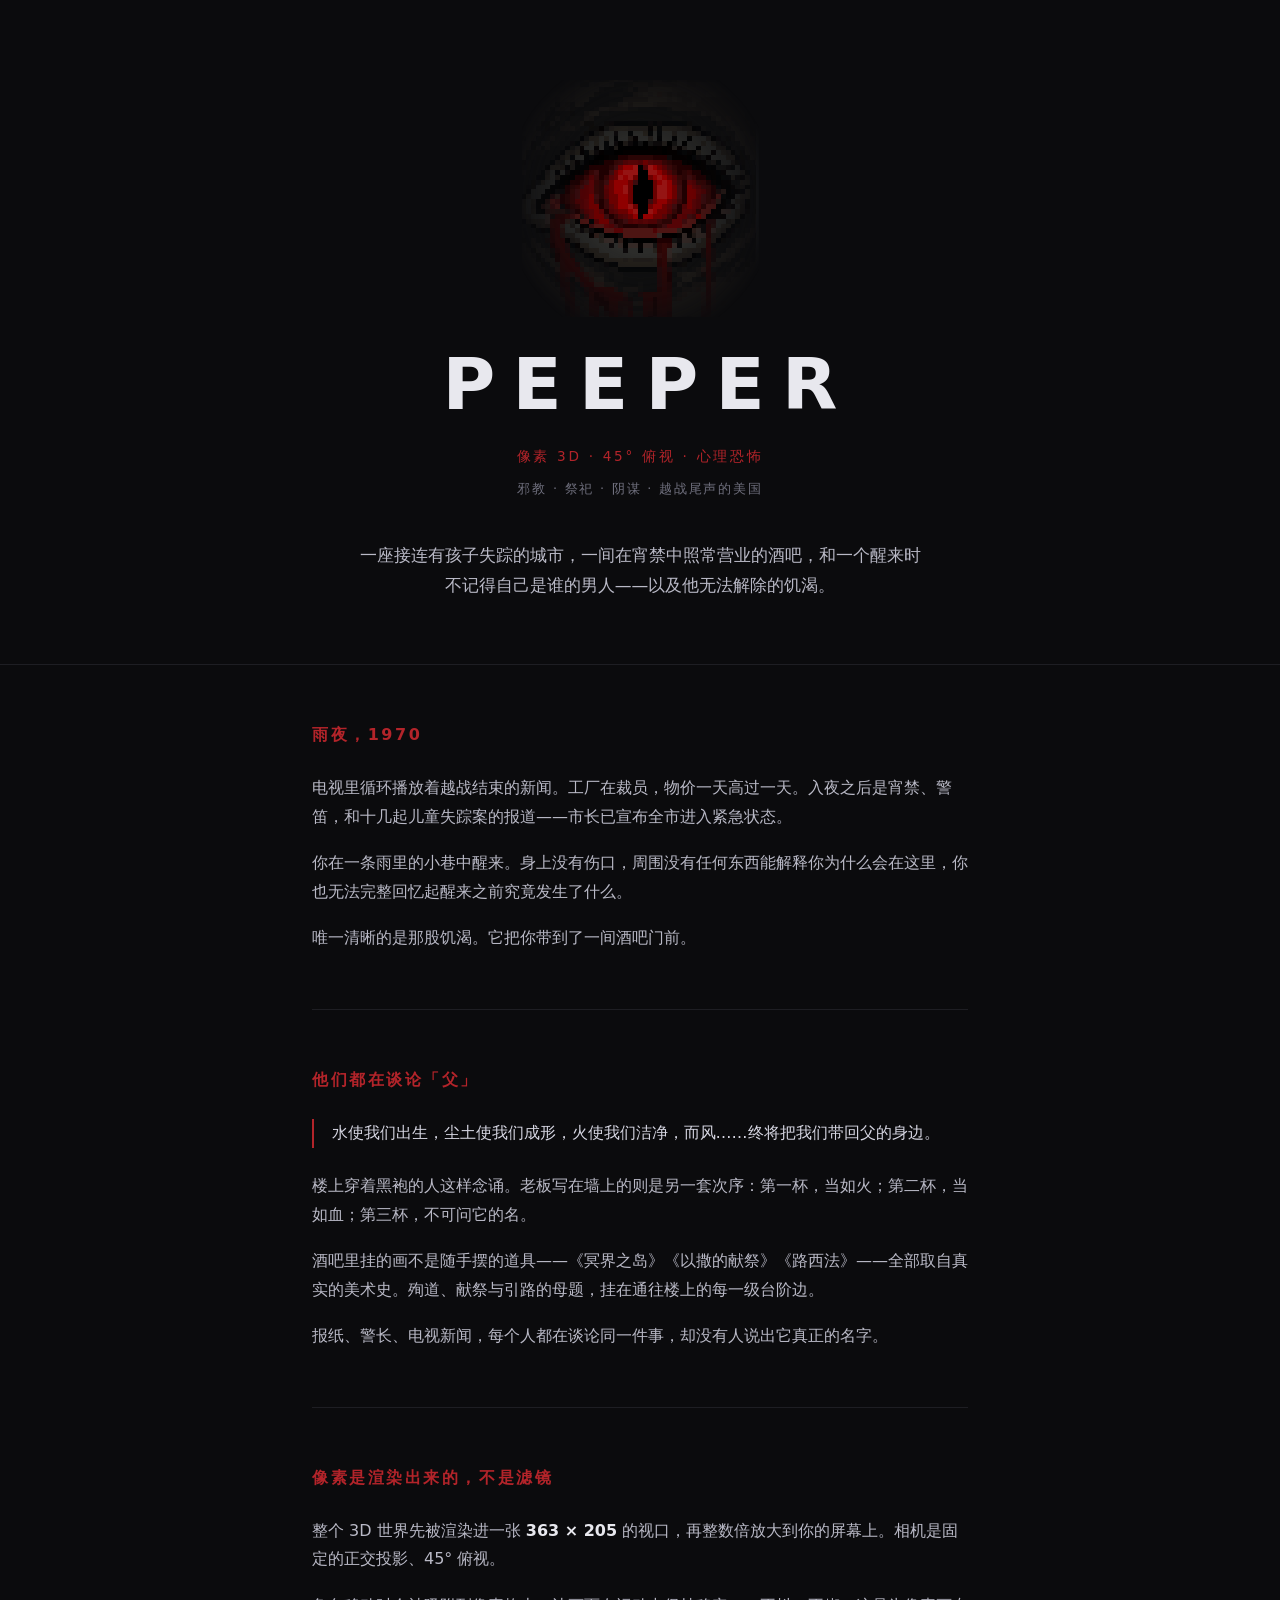
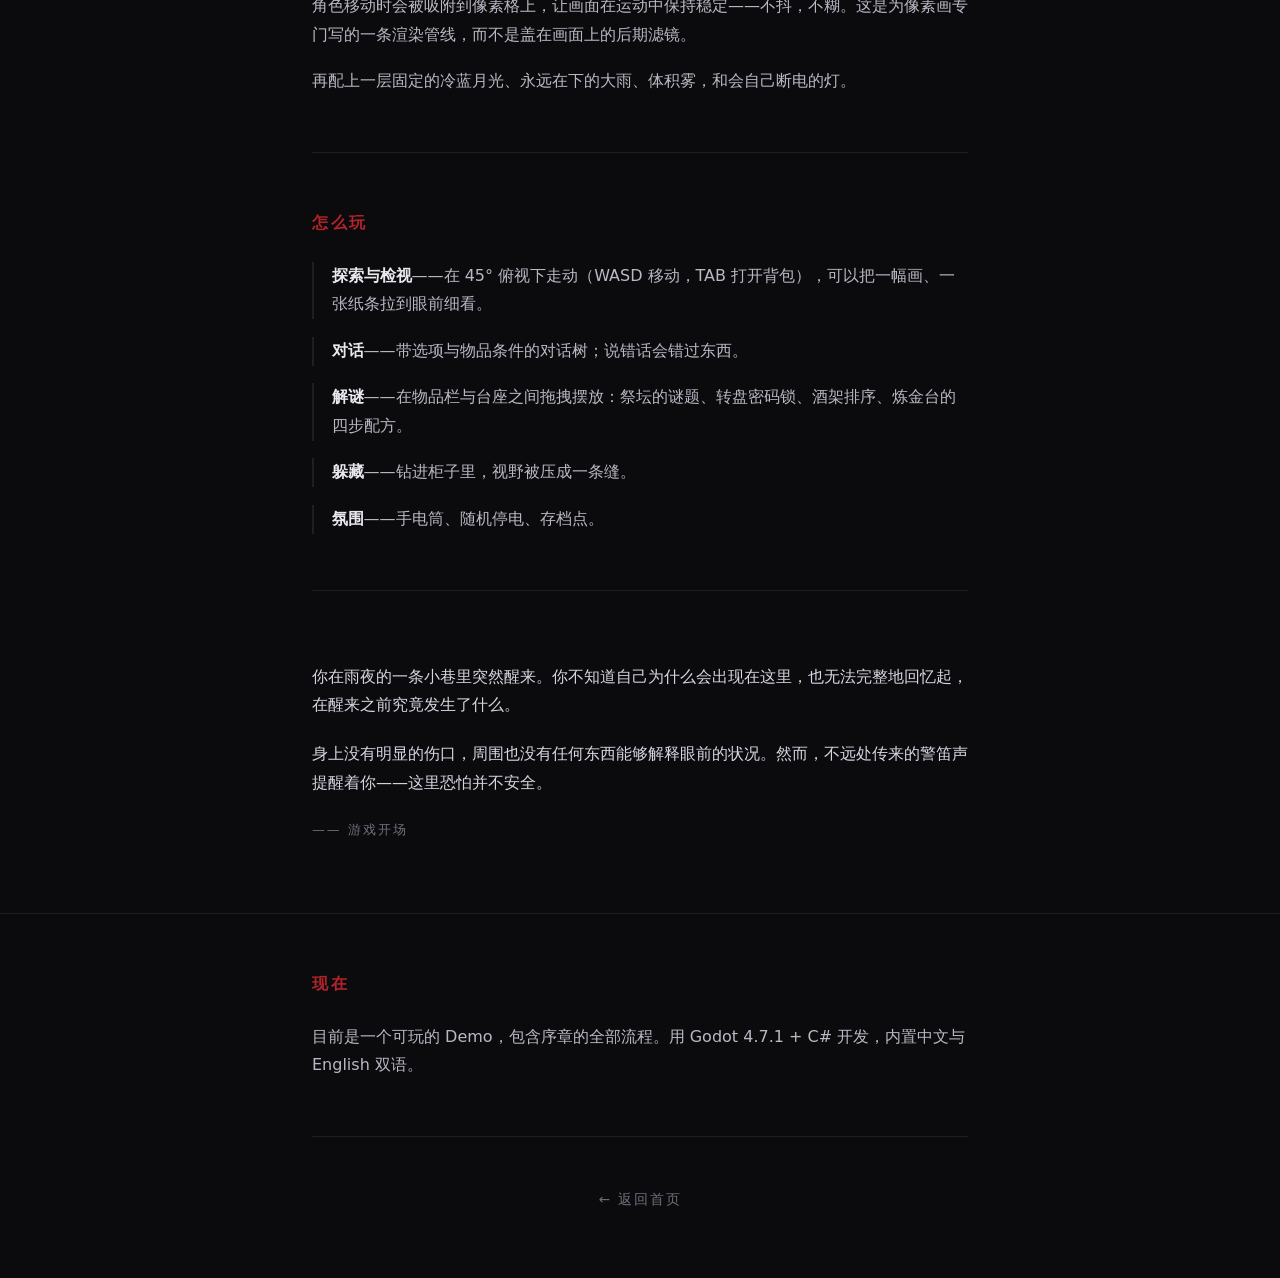
==== Peeper/index.html @ 9064674a "feat : 添加测试访问统计" ====
<!DOCTYPE html>
<html lang="zh-CN">
<head>
    <meta charset="utf-8">
    <meta name="viewport" content="width=device-width, initial-scale=1">
    <title>Peeper — 像素 3D 心理恐怖游戏</title>
    <meta name="description" content="Peeper 是一款像素 3D 心理恐怖游戏：越战尾声的美国，一名失忆的男人在宵禁的城市里，被一场无法解除的饥渴引向一间酒吧。">
    <style>
           :root {
               color-scheme: dark;
               --bg: #0b0b0d;
               --fg: #e8e8ee;
               --body: #b9b9c6;
               --line: #1e1e23;
               --blood: #b3242a;
           }

           * {
               box-sizing: border-box;
           }

           body {
               margin: 0;
               background: var(--bg);
               color: var(--fg);
               font-family: system-ui, -apple-system, "Segoe UI", "Microsoft YaHei", sans-serif;
               font-size: 16px;
               line-height: 1.8;
           }

           /* ---------- 首屏 ---------- */

           .hero {
               padding: 5rem 1.5rem 4rem;
               text-align: center;
               border-bottom: 1px solid var(--line);
           }

           /* 眼睛拆成两层：底图（瞳孔已抹掉）+ 瞳孔层。两张图同为 237×237、
        共用同一像素网格，所以静止时严丝合缝，整层平移就是眼珠转动。
        素材由 eye.png 生成，换图时重新拆一次即可。 */
           .eye {
               position: relative;
               width: 237px;
               max-width: 55vw;
               margin: 0 auto;
               filter: drop-shadow(0 0 48px rgba(179, 36, 42, 0.45));
               /* 图标本身是不透明深灰底，用径向遮罩把方形边缘化开 */
               -webkit-mask-image: radial-gradient(ellipse 64% 68% at 50% 50%, #000 34%, transparent 90%);
               mask-image: radial-gradient(ellipse 64% 68% at 50% 50%, #000 34%, transparent 90%);
           }

               .eye img {
                   display: block;
                   width: 100%;
                   height: auto;
                   image-rendering: pixelated;
               }

           /* 位移取整，避免小数像素在 pixelated 下产生抖动或糊边 */
           .eye-pupil {
               position: absolute;
               top: 0;
               left: 0;
               will-change: transform;
           }

           h1 {
               margin: 1.75rem 0 0;
               font-size: clamp(2.5rem, 9vw, 4.5rem);
               font-weight: 700;
               line-height: 1.1;
               letter-spacing: 0.24em;
               text-indent: 0.24em;
           }

           .tagline {
               margin: 1.25rem 0 0;
               color: var(--blood);
               font-size: 0.85rem;
               letter-spacing: 0.2em;
           }

           .themes {
               margin: 0.5rem 0 0;
               color: #6f6f7d;
               font-size: 0.8rem;
               letter-spacing: 0.14em;
           }

           .lede {
               max-width: 36rem;
               margin: 2.5rem auto 0;
               color: var(--body);
               font-size: 1.05rem;
           }

           /* ---------- 正文 ---------- */

           main {
               max-width: 44rem;
               margin: 0 auto;
               padding: 0 1.5rem;
           }

           section {
               padding: 3.5rem 0;
               border-bottom: 1px solid var(--line);
           }

           h2 {
               margin: 0 0 1.5rem;
               color: var(--blood);
               font-size: 1rem;
               font-weight: 600;
               letter-spacing: 0.16em;
           }

           p {
               margin: 0 0 1.1rem;
               color: var(--body);
           }

               p:last-child {
                   margin-bottom: 0;
               }

           strong {
               color: var(--fg);
           }

           .quote-line {
               margin: 1.5rem 0;
               padding-left: 1.1rem;
               border-left: 2px solid var(--blood);
               color: #d6d6e2;
           }

           ul {
               margin: 0;
               padding: 0;
               list-style: none;
           }

           li {
               margin-bottom: 1.1rem;
               padding-left: 1.1rem;
               color: var(--body);
               border-left: 2px solid var(--line);
           }

               li:last-child {
                   margin-bottom: 0;
               }

               li b {
                   color: var(--fg);
                   font-weight: 600;
               }

           /* ---------- 开场引言 ---------- */

           .card {
               margin: 0;
               padding: 4.5rem 1.5rem;
               border-bottom: 1px solid var(--line);
           }

           .card-inner {
               max-width: 44rem;
               margin: 0 auto;
               padding: 0 1.5rem;
           }

           .card p {
               margin: 0 0 1.25rem;
               color: #d6d6e2;
           }

           .card cite {
               display: block;
               color: #6f6f7d;
               font-size: 0.8rem;
               font-style: normal;
               letter-spacing: 0.16em;
           }

           /* ---------- 页脚 ---------- */

           .site-footer {
               padding: 3rem 1.5rem 4rem;
               text-align: center;
           }

               .site-footer a {
                   color: #6f6f7d;
                   font-size: 0.85rem;
                   letter-spacing: 0.14em;
                   text-decoration: none;
               }

                   .site-footer a:hover {
                       color: var(--blood);
                   }

           @media (max-width: 480px) {
               .hero {
                   padding: 3.5rem 1.25rem 3rem;
               }

               h1 {
                   letter-spacing: 0.16em;
                   text-indent: 0.16em;
               }

               .card {
                   padding: 3rem 0;
               }
           }
    </style>
    <script data-goatcounter="https://trocarworks.goatcounter.com/count"
            async src="//gc.zgo.at/count.js"></script>
</head>
<body>

<header class="hero">
  <div class="eye" role="img" aria-label="Peeper 的标志：一只流着血泪的像素红眼，瞳孔会跟着鼠标转">
    <img src="eye-base.png" width="237" height="237" alt="">
    <img class="eye-pupil" src="eye-pupil.png" width="237" height="237" alt="">
  </div>
  <h1>PEEPER</h1>
  <p class="tagline">像素 3D · 45° 俯视 · 心理恐怖</p>
  <p class="themes">邪教 · 祭祀 · 阴谋 · 越战尾声的美国</p>
  <p class="lede">一座接连有孩子失踪的城市，一间在宵禁中照常营业的酒吧，和一个醒来时不记得自己是谁的男人——以及他无法解除的饥渴。</p>
</header>

<main>

  <section>
    <h2>雨夜，1970</h2>
    <p>电视里循环播放着越战结束的新闻。工厂在裁员，物价一天高过一天。入夜之后是宵禁、警笛，和十几起儿童失踪案的报道——市长已宣布全市进入紧急状态。</p>
    <p>你在一条雨里的小巷中醒来。身上没有伤口，周围没有任何东西能解释你为什么会在这里，你也无法完整回忆起醒来之前究竟发生了什么。</p>
    <p>唯一清晰的是那股饥渴。它把你带到了一间酒吧门前。</p>
  </section>

  <section>
    <h2>他们都在谈论「父」</h2>
    <p class="quote-line">水使我们出生，尘土使我们成形，火使我们洁净，而风……终将把我们带回父的身边。</p>
    <p>楼上穿着黑袍的人这样念诵。老板写在墙上的则是另一套次序：第一杯，当如火；第二杯，当如血；第三杯，不可问它的名。</p>
    <p>酒吧里挂的画不是随手摆的道具——《冥界之岛》《以撒的献祭》《路西法》——全部取自真实的美术史。殉道、献祭与引路的母题，挂在通往楼上的每一级台阶边。</p>
    <p>报纸、警长、电视新闻，每个人都在谈论同一件事，却没有人说出它真正的名字。</p>
  </section>

  <section>
    <h2>像素是渲染出来的，不是滤镜</h2>
    <p>整个 3D 世界先被渲染进一张 <strong>363 × 205</strong> 的视口，再整数倍放大到你的屏幕上。相机是固定的正交投影、45° 俯视。</p>
    <p>角色移动时会被吸附到像素格上，让画面在运动中保持稳定——不抖，不糊。这是为像素画专门写的一条渲染管线，而不是盖在画面上的后期滤镜。</p>
    <p>再配上一层固定的冷蓝月光、永远在下的大雨、体积雾，和会自己断电的灯。</p>
  </section>

  <section>
    <h2>怎么玩</h2>
    <ul>
      <li><b>探索与检视</b>——在 45° 俯视下走动（WASD 移动，TAB 打开背包），可以把一幅画、一张纸条拉到眼前细看。</li>
      <li><b>对话</b>——带选项与物品条件的对话树；说错话会错过东西。</li>
      <li><b>解谜</b>——在物品栏与台座之间拖拽摆放：祭坛的谜题、转盘密码锁、酒架排序、炼金台的四步配方。</li>
      <li><b>躲藏</b>——钻进柜子里，视野被压成一条缝。</li>
      <li><b>氛围</b>——手电筒、随机停电、存档点。</li>
    </ul>
  </section>

</main>

<blockquote class="card" id="opening">
  <div class="card-inner">
    <p>你在雨夜的一条小巷里突然醒来。你不知道自己为什么会出现在这里，也无法完整地回忆起，在醒来之前究竟发生了什么。</p>
    <p>身上没有明显的伤口，周围也没有任何东西能够解释眼前的状况。然而，不远处传来的警笛声提醒着你——这里恐怕并不安全。</p>
    <cite>—— 游戏开场</cite>
  </div>
</blockquote>

<main>
  <section>
    <h2>现在</h2>
    <p>目前是一个可玩的 Demo，包含序章的全部流程。用 Godot 4.7.1 + C# 开发，内置中文与 English 双语。</p>
  </section>
</main>

<footer class="site-footer">
  <a href="../">← 返回首页</a>
</footer>

<script>
  /* 瞳孔跟随鼠标：算出指针相对眼眶中心的方向，归一化后映射到位移上限。
     虹膜上下余量不对称（上 5px、下 14px），所以纵向限位分开设。 */
  (function () {
    var eye = document.querySelector('.eye');
    var pupil = document.querySelector('.eye-pupil');
    if (!eye || !pupil || !window.requestAnimationFrame) return;

    var ART = 237;        // 素材原始宽度，用来把位移换算回原始像素
    var MAX_X = 13;       // 水平最大位移（原始像素）
    var MAX_UP = 4;
    var MAX_DOWN = 7;
    var REACH = 240;      // 指针离眼眶中心多远时到达最大位移
    var EASE = 0.18;      // 缓动系数，越大越跟手

    var reduce = window.matchMedia && window.matchMedia('(prefers-reduced-motion: reduce)').matches;
    var tx = 0, ty = 0, mx = 0, my = 0;
    var px = 0, py = 0, scale = 1, raf = 0, tracking = false;

    function frame() {
      raf = 0;
      var k = reduce ? 1 : EASE;
      tx += (mx - tx) * k;
      ty += (my - ty) * k;
      if (Math.abs(mx - tx) < 0.01 && Math.abs(my - ty) < 0.01) { tx = mx; ty = my; }
      pupil.style.transform =
        'translate(' + Math.round(tx * scale) + 'px,' + Math.round(ty * scale) + 'px)';
      if (tx !== mx || ty !== my) raf = requestAnimationFrame(frame);
    }

    function kick() { if (!raf) raf = requestAnimationFrame(frame); }

    function aim() {
      if (!tracking) return;
      var r = eye.getBoundingClientRect();
      if (!r.width) return;
      scale = r.width / ART;
      var ax = (px - (r.left + r.width / 2)) / REACH;
      var ay = (py - (r.top + r.height / 2)) / REACH;
      ax = ax < -1 ? -1 : ax > 1 ? 1 : ax;
      ay = ay < -1 ? -1 : ay > 1 ? 1 : ay;
      mx = ax * MAX_X;
      my = ay * (ay < 0 ? MAX_UP : MAX_DOWN);
      kick();
    }

    function onMove(e) {
      px = e.clientX;
      py = e.clientY;
      tracking = true;
      aim();
    }

    function recenter() {
      tracking = false;
      mx = 0;
      my = 0;
      kick();
    }

    window.addEventListener('pointermove', onMove, { passive: true });
    window.addEventListener('pointerdown', onMove, { passive: true });
    window.addEventListener('pointerup', function (e) {
      if (e.pointerType !== 'mouse') recenter();   // 触摸抬手后归位
    }, { passive: true });
    window.addEventListener('scroll', aim, { passive: true });
    window.addEventListener('resize', aim);
    document.addEventListener('mouseleave', recenter);
    window.addEventListener('blur', recenter);
  })();
</script>

</body>
</html>
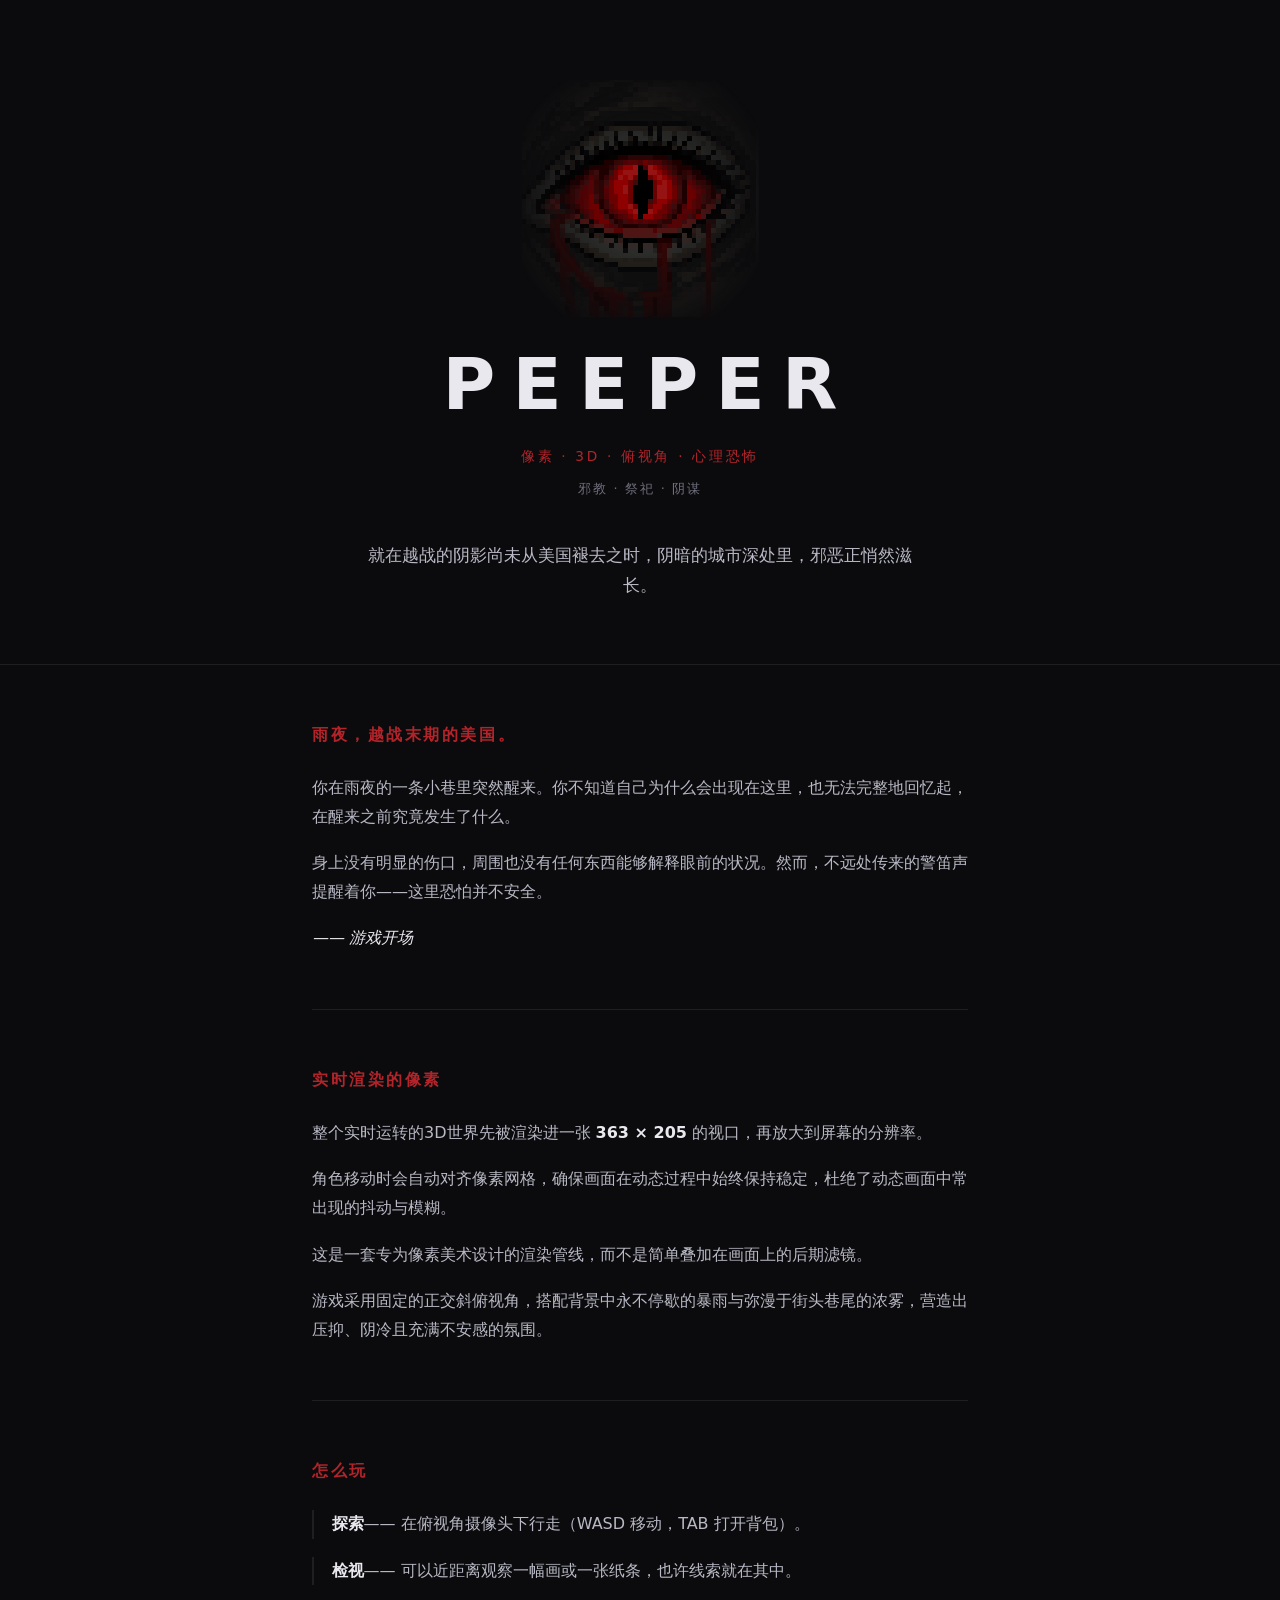
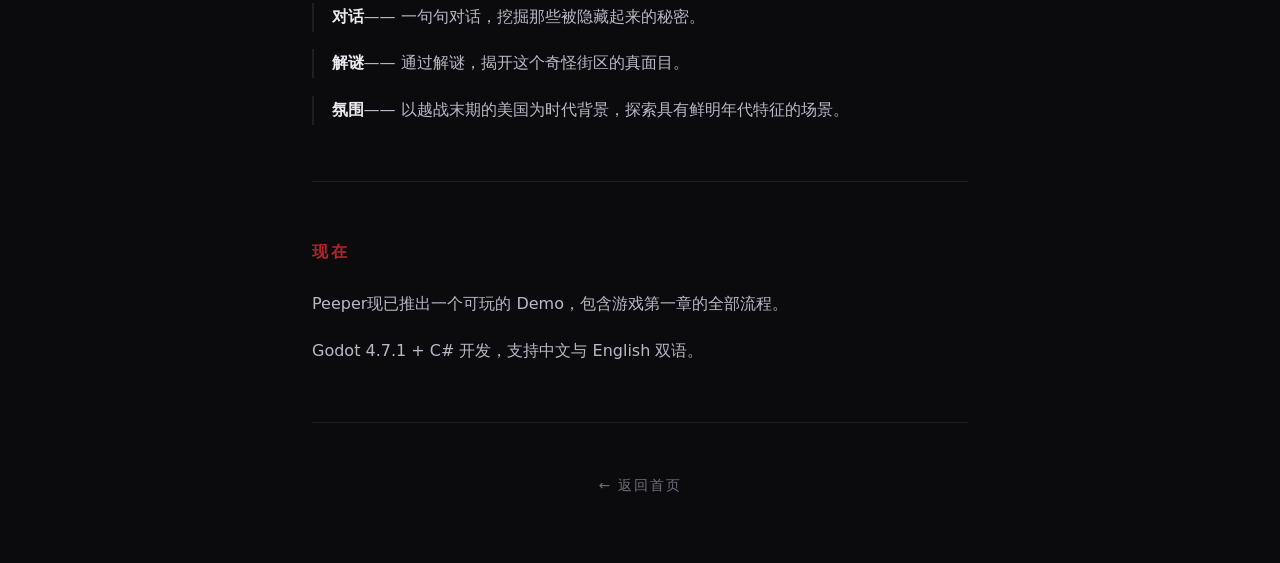
==== commit 82520b42: "feat:优化替换peeper网站的文本" ====
--- a/Peeper/index.html
+++ b/Peeper/index.html
@@ -229,61 +229,47 @@
     <img class="eye-pupil" src="eye-pupil.png" width="237" height="237" alt="">
   </div>
   <h1>PEEPER</h1>
-  <p class="tagline">像素 3D · 45° 俯视 · 心理恐怖</p>
-  <p class="themes">邪教 · 祭祀 · 阴谋 · 越战尾声的美国</p>
-  <p class="lede">一座接连有孩子失踪的城市，一间在宵禁中照常营业的酒吧，和一个醒来时不记得自己是谁的男人——以及他无法解除的饥渴。</p>
+  <p class="tagline">像素 · 3D · 俯视角 · 心理恐怖</p>
+  <p class="themes">邪教 · 祭祀 · 阴谋</p>
+  <p class="lede">就在越战的阴影尚未从美国褪去之时，阴暗的城市深处里，邪恶正悄然滋长。</p>
 </header>
 
 <main>
 
   <section>
-    <h2>雨夜，1970</h2>
-    <p>电视里循环播放着越战结束的新闻。工厂在裁员，物价一天高过一天。入夜之后是宵禁、警笛，和十几起儿童失踪案的报道——市长已宣布全市进入紧急状态。</p>
-    <p>你在一条雨里的小巷中醒来。身上没有伤口，周围没有任何东西能解释你为什么会在这里，你也无法完整回忆起醒来之前究竟发生了什么。</p>
-    <p>唯一清晰的是那股饥渴。它把你带到了一间酒吧门前。</p>
+    <h2>雨夜，越战末期的美国。</h2>
+    <p>你在雨夜的一条小巷里突然醒来。你不知道自己为什么会出现在这里，也无法完整地回忆起，在醒来之前究竟发生了什么。</p>
+    <p>身上没有明显的伤口，周围也没有任何东西能够解释眼前的状况。然而，不远处传来的警笛声提醒着你——这里恐怕并不安全。</p>
+    <cite>—— 游戏开场</cite>
   </section>
 
   <section>
-    <h2>他们都在谈论「父」</h2>
-    <p class="quote-line">水使我们出生，尘土使我们成形，火使我们洁净，而风……终将把我们带回父的身边。</p>
-    <p>楼上穿着黑袍的人这样念诵。老板写在墙上的则是另一套次序：第一杯，当如火；第二杯，当如血；第三杯，不可问它的名。</p>
-    <p>酒吧里挂的画不是随手摆的道具——《冥界之岛》《以撒的献祭》《路西法》——全部取自真实的美术史。殉道、献祭与引路的母题，挂在通往楼上的每一级台阶边。</p>
-    <p>报纸、警长、电视新闻，每个人都在谈论同一件事，却没有人说出它真正的名字。</p>
-  </section>
-
-  <section>
-    <h2>像素是渲染出来的，不是滤镜</h2>
-    <p>整个 3D 世界先被渲染进一张 <strong>363 × 205</strong> 的视口，再整数倍放大到你的屏幕上。相机是固定的正交投影、45° 俯视。</p>
-    <p>角色移动时会被吸附到像素格上，让画面在运动中保持稳定——不抖，不糊。这是为像素画专门写的一条渲染管线，而不是盖在画面上的后期滤镜。</p>
-    <p>再配上一层固定的冷蓝月光、永远在下的大雨、体积雾，和会自己断电的灯。</p>
+    <h2>实时渲染的像素</h2>
+    <p>整个实时运转的3D世界先被渲染进一张 <strong>363 × 205</strong> 的视口，再放大到屏幕的分辨率。</p>
+    <p>角色移动时会自动对齐像素网格，确保画面在动态过程中始终保持稳定，杜绝了动态画面中常出现的抖动与模糊。</p>
+    <p>这是一套专为像素美术设计的渲染管线，而不是简单叠加在画面上的后期滤镜。</p>
+    <p>游戏采用固定的正交斜俯视角，搭配背景中永不停歇的暴雨与弥漫于街头巷尾的浓雾，营造出压抑、阴冷且充满不安感的氛围。</p>
   </section>
 
   <section>
     <h2>怎么玩</h2>
     <ul>
-      <li><b>探索与检视</b>——在 45° 俯视下走动（WASD 移动，TAB 打开背包），可以把一幅画、一张纸条拉到眼前细看。</li>
-      <li><b>对话</b>——带选项与物品条件的对话树；说错话会错过东西。</li>
-      <li><b>解谜</b>——在物品栏与台座之间拖拽摆放：祭坛的谜题、转盘密码锁、酒架排序、炼金台的四步配方。</li>
-      <li><b>躲藏</b>——钻进柜子里，视野被压成一条缝。</li>
-      <li><b>氛围</b>——手电筒、随机停电、存档点。</li>
+      <li><b>探索</b>—— 在俯视角摄像头下行走（WASD 移动，TAB 打开背包）。</li>
+      <li><b>检视</b>—— 可以近距离观察一幅画或一张纸条，也许线索就在其中。</li>
+      <li><b>对话</b>—— 一句句对话，挖掘那些被隐藏起来的秘密。</li>
+      <li><b>解谜</b>—— 通过解谜，揭开这个奇怪街区的真面目。</li>
+      <li><b>氛围</b>—— 以越战末期的美国为时代背景，探索具有鲜明年代特征的场景。</li>
     </ul>
   </section>
 
 </main>
 
-<blockquote class="card" id="opening">
-  <div class="card-inner">
-    <p>你在雨夜的一条小巷里突然醒来。你不知道自己为什么会出现在这里，也无法完整地回忆起，在醒来之前究竟发生了什么。</p>
-    <p>身上没有明显的伤口，周围也没有任何东西能够解释眼前的状况。然而，不远处传来的警笛声提醒着你——这里恐怕并不安全。</p>
-    <cite>—— 游戏开场</cite>
-  </div>
-</blockquote>
-
 <main>
-  <section>
-    <h2>现在</h2>
-    <p>目前是一个可玩的 Demo，包含序章的全部流程。用 Godot 4.7.1 + C# 开发，内置中文与 English 双语。</p>
-  </section>
+    <section>
+       <h2>现在</h2>
+       <p> Peeper现已推出一个可玩的 Demo，包含游戏第一章的全部流程。</p>
+       <p> Godot 4.7.1 + C# 开发，支持中文与 English 双语。</p>
+    </section>
 </main>
 
 <footer class="site-footer">
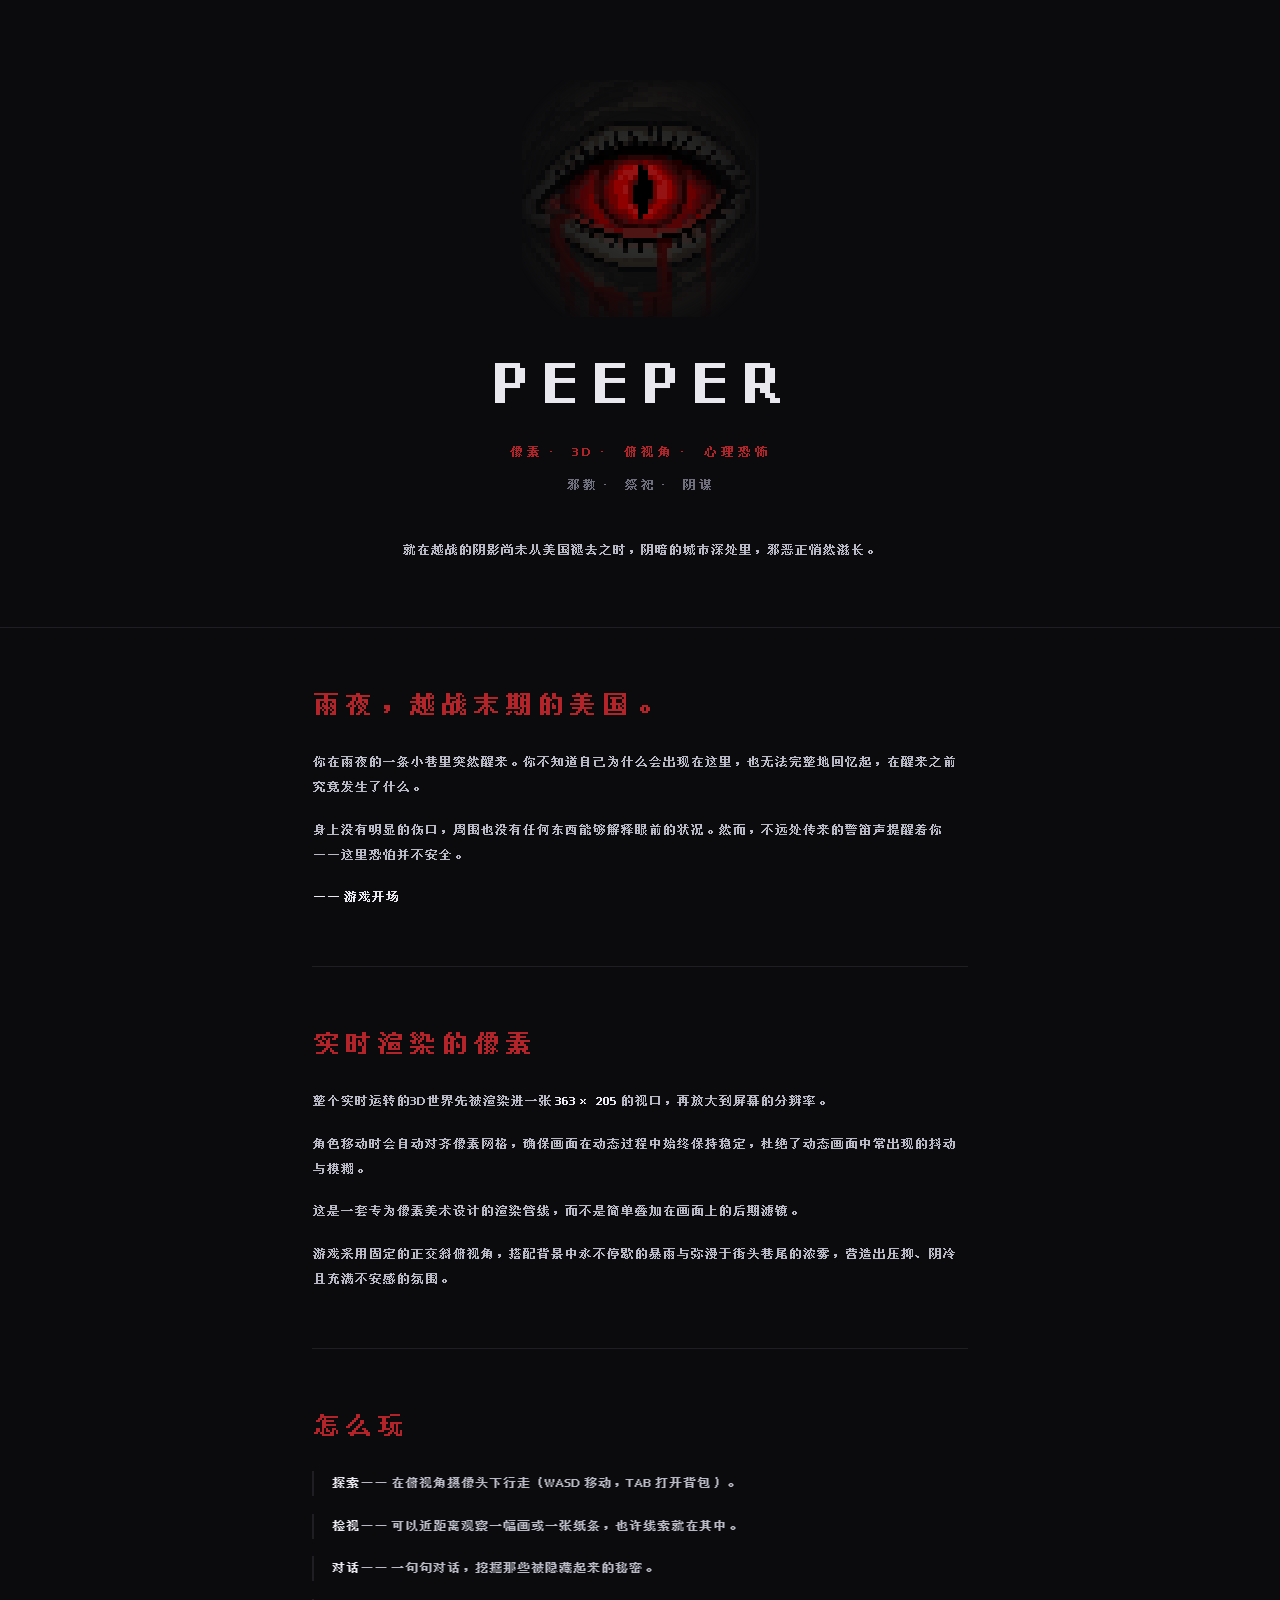
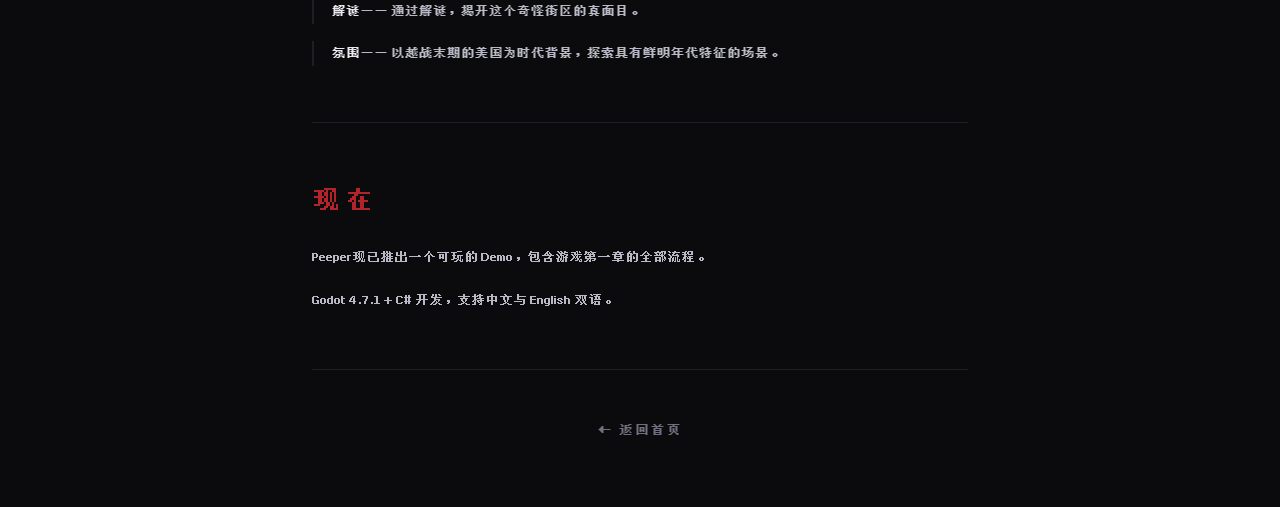
==== commit e7f19423: "feat:在peeper网页中应用peeper游戏中文本使用的字体" ====
--- a/Peeper/index.html
+++ b/Peeper/index.html
@@ -5,7 +5,30 @@
     <meta name="viewport" content="width=device-width, initial-scale=1">
     <title>Peeper — 像素 3D 心理恐怖游戏</title>
     <meta name="description" content="Peeper 是一款像素 3D 心理恐怖游戏：越战尾声的美国，一名失忆的男人在宵禁的城市里，被一场无法解除的饥渴引向一间酒吧。">
+    <link rel="preload" href="fonts/Uranus_Pixel_11Px.woff2" as="font" type="font/woff2" crossorigin>
     <style>
+           /* Uranus Pixel 11Px —— Peeper 游戏本体的 UI 字体，取自游戏工程
+              Assets/fonts/Uranus_Pixel_11Px/，这里是原样副本，没有改动字形。
+
+              排这个字体前先量过：名字里的 11Px 指的是 ascent（实测 11.20），
+              而 em 画在 14 像素的网格上（1024 单位/em，网格步长 1024/14）。
+              所以字号取 14 的整数倍时，每个设计像素才正好等于整数个屏幕
+              像素，笔画是锐的；取别的值（比如原来的 16px）会被拉伸成
+              1.14 倍，中文笔画就糊了。
+
+              顺带一提，游戏里 default_font_size = 22 是 2 × 11，按 em 算
+              是 1.57 × 14，其实没对齐 —— 只是 Godot 的 antialiasing=0 会
+              在任意字号强制输出硬边像素，所以看不出来。网页没有这个开关，
+              只能靠字号对齐。 */
+           @font-face {
+               font-family: "Uranus Pixel 11Px";
+               src: url("fonts/Uranus_Pixel_11Px.woff2") format("woff2"),
+                    url("fonts/Uranus_Pixel_11Px.ttf") format("truetype");
+               font-weight: 400;
+               font-style: normal;
+               font-display: swap;
+           }
+
            :root {
                color-scheme: dark;
                --bg: #0b0b0d;
@@ -23,9 +46,18 @@
                margin: 0;
                background: var(--bg);
                color: var(--fg);
-               font-family: system-ui, -apple-system, "Segoe UI", "Microsoft YaHei", sans-serif;
-               font-size: 16px;
-               line-height: 1.8;
+               font-family: "Uranus Pixel 11Px", system-ui, -apple-system, "Segoe UI", "Microsoft YaHei", sans-serif;
+               font-size: 14px;      /* 1 × 14 */
+               line-height: 25px;    /* 行高取整数，基线才不会落在半像素上 */
+               /* 像素字体三件套：字距调整、连字、字形合成都会把字形挪到
+                  非整数位置或把轮廓拉宽，边缘就糊了，必须关掉。
+                  本字体只有 regular 一个字重，font-synthesis:none 会让
+                  h1/h2/strong 不再触发浏览器合成粗体，改由颜色区分层级。 */
+               font-kerning: none;
+               font-variant-ligatures: none;
+               font-synthesis: none;
+               text-rendering: geometricPrecision;
+               -webkit-font-smoothing: none;
            }
 
            /* ---------- 首屏 ---------- */
@@ -65,34 +97,58 @@
                will-change: transform;
            }
 
+           /* 字号必须落在 14 的整数倍上，而 clamp() 在中间档会产生非整数倍
+              的值，所以改成断点逐档切换。letter-spacing 同理 —— 它决定每个
+              字形的水平起点，取「该档缩放倍数」（字号 ÷ 14）的整数倍才能让
+              每个字都保持锐利；这里统一取 2~3 个设计像素。
+
+              text-indent 抵消掉末尾那个字距，让整行视觉居中。 */
            h1 {
                margin: 1.75rem 0 0;
-               font-size: clamp(2.5rem, 9vw, 4.5rem);
+               font-size: 42px;         /* 3 × 14 */
                font-weight: 700;
-               line-height: 1.1;
-               letter-spacing: 0.24em;
-               text-indent: 0.24em;
+               line-height: 45px;       /* 15 × 3 */
+               letter-spacing: 6px;     /* 2 设计像素 */
+               text-indent: 6px;
+           }
+
+           @media (min-width: 480px) {
+               h1 {
+                   font-size: 56px;     /* 4 × 14 */
+                   line-height: 60px;   /* 15 × 4 */
+                   letter-spacing: 12px;    /* 3 设计像素 */
+                   text-indent: 12px;
+               }
+           }
+
+           @media (min-width: 640px) {
+               h1 {
+                   font-size: 70px;     /* 5 × 14 */
+                   line-height: 75px;   /* 15 × 5 */
+                   letter-spacing: 15px;    /* 3 设计像素 */
+                   text-indent: 15px;
+               }
            }
 
            .tagline {
                margin: 1.25rem 0 0;
                color: var(--blood);
-               font-size: 0.85rem;
-               letter-spacing: 0.2em;
+               font-size: 14px;         /* 1 × 14 */
+               letter-spacing: 3px;
            }
 
            .themes {
                margin: 0.5rem 0 0;
                color: #6f6f7d;
-               font-size: 0.8rem;
-               letter-spacing: 0.14em;
+               font-size: 14px;         /* 1 × 14 */
+               letter-spacing: 2px;
            }
 
            .lede {
                max-width: 36rem;
                margin: 2.5rem auto 0;
                color: var(--body);
-               font-size: 1.05rem;
+               font-size: 14px;         /* 1 × 14 */
            }
 
            /* ---------- 正文 ---------- */
@@ -111,9 +167,10 @@
            h2 {
                margin: 0 0 1.5rem;
                color: var(--blood);
-               font-size: 1rem;
+               font-size: 28px;         /* 2 × 14 */
                font-weight: 600;
-               letter-spacing: 0.16em;
+               line-height: 42px;       /* 21 × 2 */
+               letter-spacing: 4px;     /* 2 设计像素 */
            }
 
            p {
@@ -127,6 +184,15 @@
 
            strong {
                color: var(--fg);
+           }
+
+           /* 正文里那个裸 cite 不在 .card 里，匹配不到下面那条 .card cite
+              规则，会落到浏览器的默认斜体。本字体只有 regular 一个字重，
+              合成的斜体是把字形切变出来的，像素网格就毁了；设计稿本来也
+              用正体（见 .card cite 里的 font-style: normal），这里补一条
+              基础规则兜住。 */
+           cite {
+               font-style: normal;
            }
 
            .quote-line {
@@ -194,8 +260,8 @@
 
                .site-footer a {
                    color: #6f6f7d;
-                   font-size: 0.85rem;
-                   letter-spacing: 0.14em;
+                   font-size: 14px;         /* 1 × 14 */
+                   letter-spacing: 2px;
                    text-decoration: none;
                }
 
@@ -208,10 +274,8 @@
                    padding: 3.5rem 1.25rem 3rem;
                }
 
-               h1 {
-                   letter-spacing: 0.16em;
-                   text-indent: 0.16em;
-               }
+               /* 原来这里把 h1 字距收紧成 0.16em，现在由 h1 的基础规则
+                  （42px / 6px 字距）负责这一档，效果一致。 */
 
                .card {
                    padding: 3rem 0;
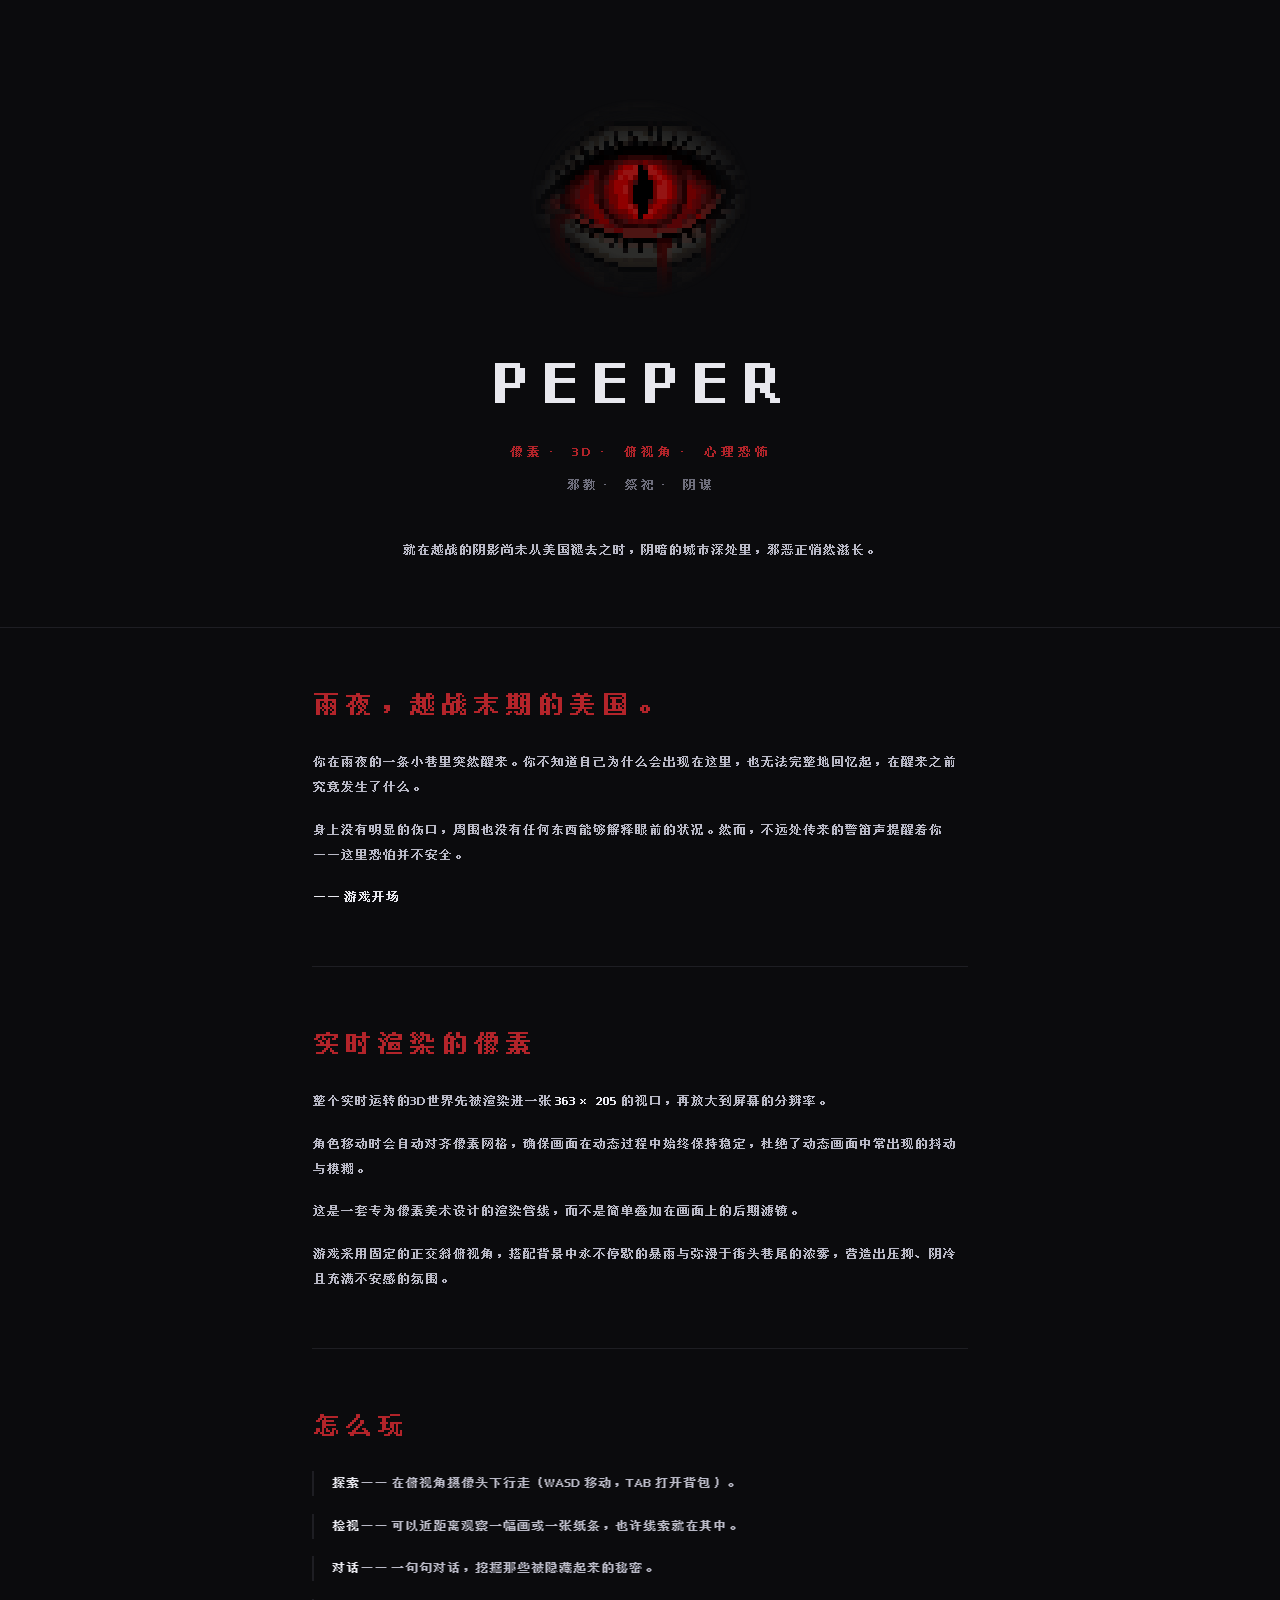
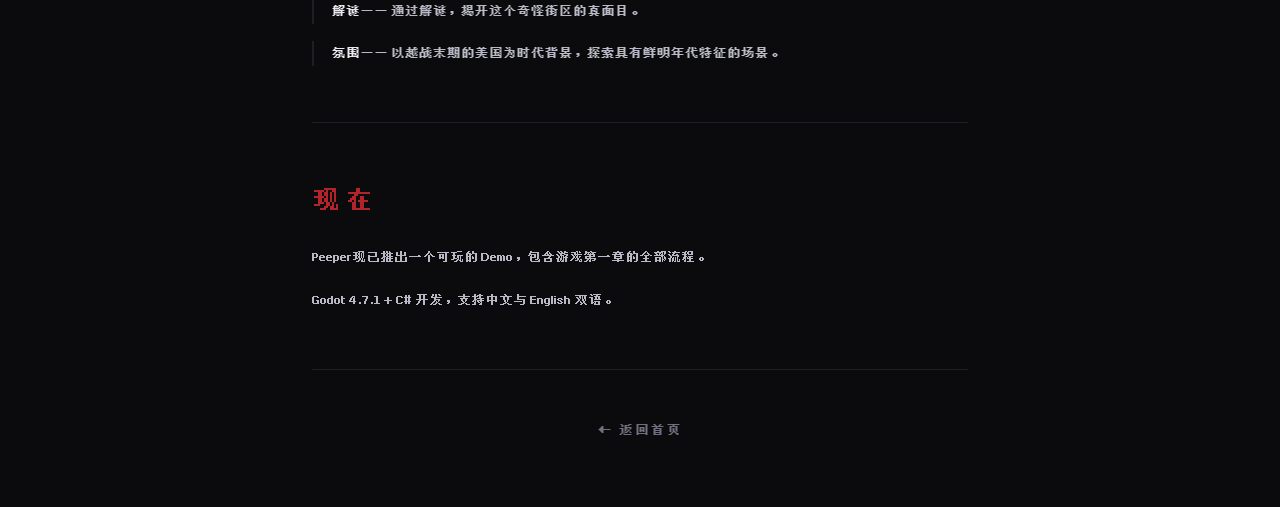
==== commit 4d753c6b: "feat(site): 重做工作室首页并接入品牌素材 - index.html 从占位页重写为完整首页：品牌锁定图首屏、作品卡片、页脚，含 SEO/OG/Twitter meta 与 canonica" ====
--- a/Peeper/index.html
+++ b/Peeper/index.html
@@ -6,6 +6,9 @@
     <title>Peeper — 像素 3D 心理恐怖游戏</title>
     <meta name="description" content="Peeper 是一款像素 3D 心理恐怖游戏：越战尾声的美国，一名失忆的男人在宵禁的城市里，被一场无法解除的饥渴引向一间酒吧。">
     <link rel="preload" href="fonts/Uranus_Pixel_11Px.woff2" as="font" type="font/woff2" crossorigin>
+    <link rel="icon" type="image/png" sizes="32x32" href="favicon-32.png">
+    <link rel="icon" type="image/png" sizes="64x64" href="favicon-64.png">
+    <link rel="apple-touch-icon" href="apple-touch-icon.png">
     <style>
            /* Uranus Pixel 11Px —— Peeper 游戏本体的 UI 字体，取自游戏工程
               Assets/fonts/Uranus_Pixel_11Px/，这里是原样副本，没有改动字形。
@@ -77,9 +80,15 @@
                max-width: 55vw;
                margin: 0 auto;
                filter: drop-shadow(0 0 48px rgba(179, 36, 42, 0.45));
-               /* 图标本身是不透明深灰底，用径向遮罩把方形边缘化开 */
-               -webkit-mask-image: radial-gradient(ellipse 64% 68% at 50% 50%, #000 34%, transparent 90%);
-               mask-image: radial-gradient(ellipse 64% 68% at 50% 50%, #000 34%, transparent 90%);
+               /* 图标是不透明方图，而且整张都是画（深色纹理一直铺到四边，没有
+                  可抠的"背景"），只能靠遮罩把方边化开。要点是羽化必须在画框
+                  **内侧**就归零：方形的"边"来自残留 alpha 到边界突然中断，而不是
+                  残留本身。原来 34%→90% 走到边界还剩两成 alpha，实测外圈偏差
+                  均值 1.9 级、峰值 9.8 级，方底就看得出来；改成 46%→78% 后为 0。
+                  注：死区是按比例缩的，这个尺寸（237px）下是 7px；缩到图标那种
+                  几十像素就得再收紧，见 tools/eye-favicon.py。 */
+               -webkit-mask-image: radial-gradient(ellipse 60% 54% at 50% 50%, #000 46%, rgba(0, 0, 0, 0.35) 64%, transparent 78%);
+               mask-image: radial-gradient(ellipse 60% 54% at 50% 50%, #000 46%, rgba(0, 0, 0, 0.35) 64%, transparent 78%);
            }
 
                .eye img {
@@ -243,13 +252,13 @@
                color: #d6d6e2;
            }
 
-           .card cite {
-               display: block;
-               color: #6f6f7d;
-               font-size: 0.8rem;
-               font-style: normal;
-               letter-spacing: 0.16em;
-           }
+        .card cite {
+            display: block;
+            color: #6f6f7d;
+            font-size: 14px;
+            font-style: normal;
+            letter-spacing: 2px;
+        }
 
            /* ---------- 页脚 ---------- */
 
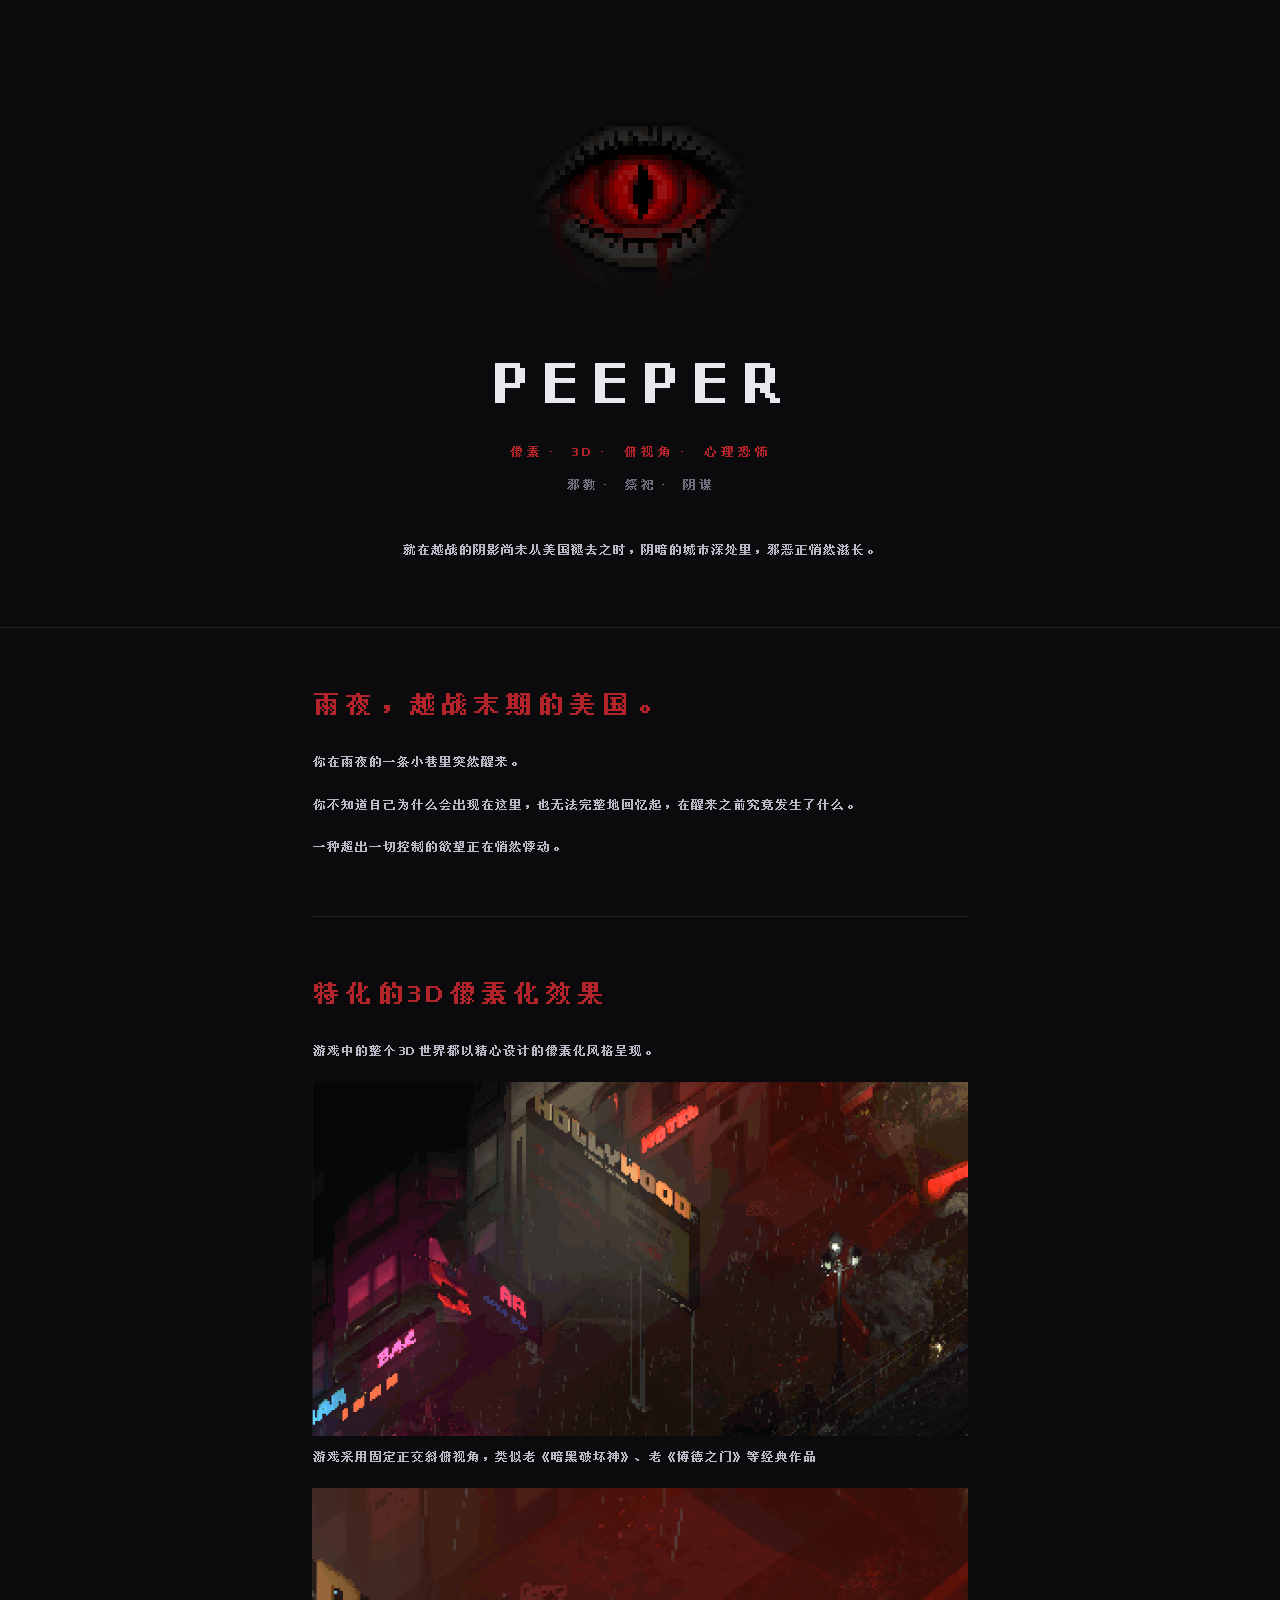
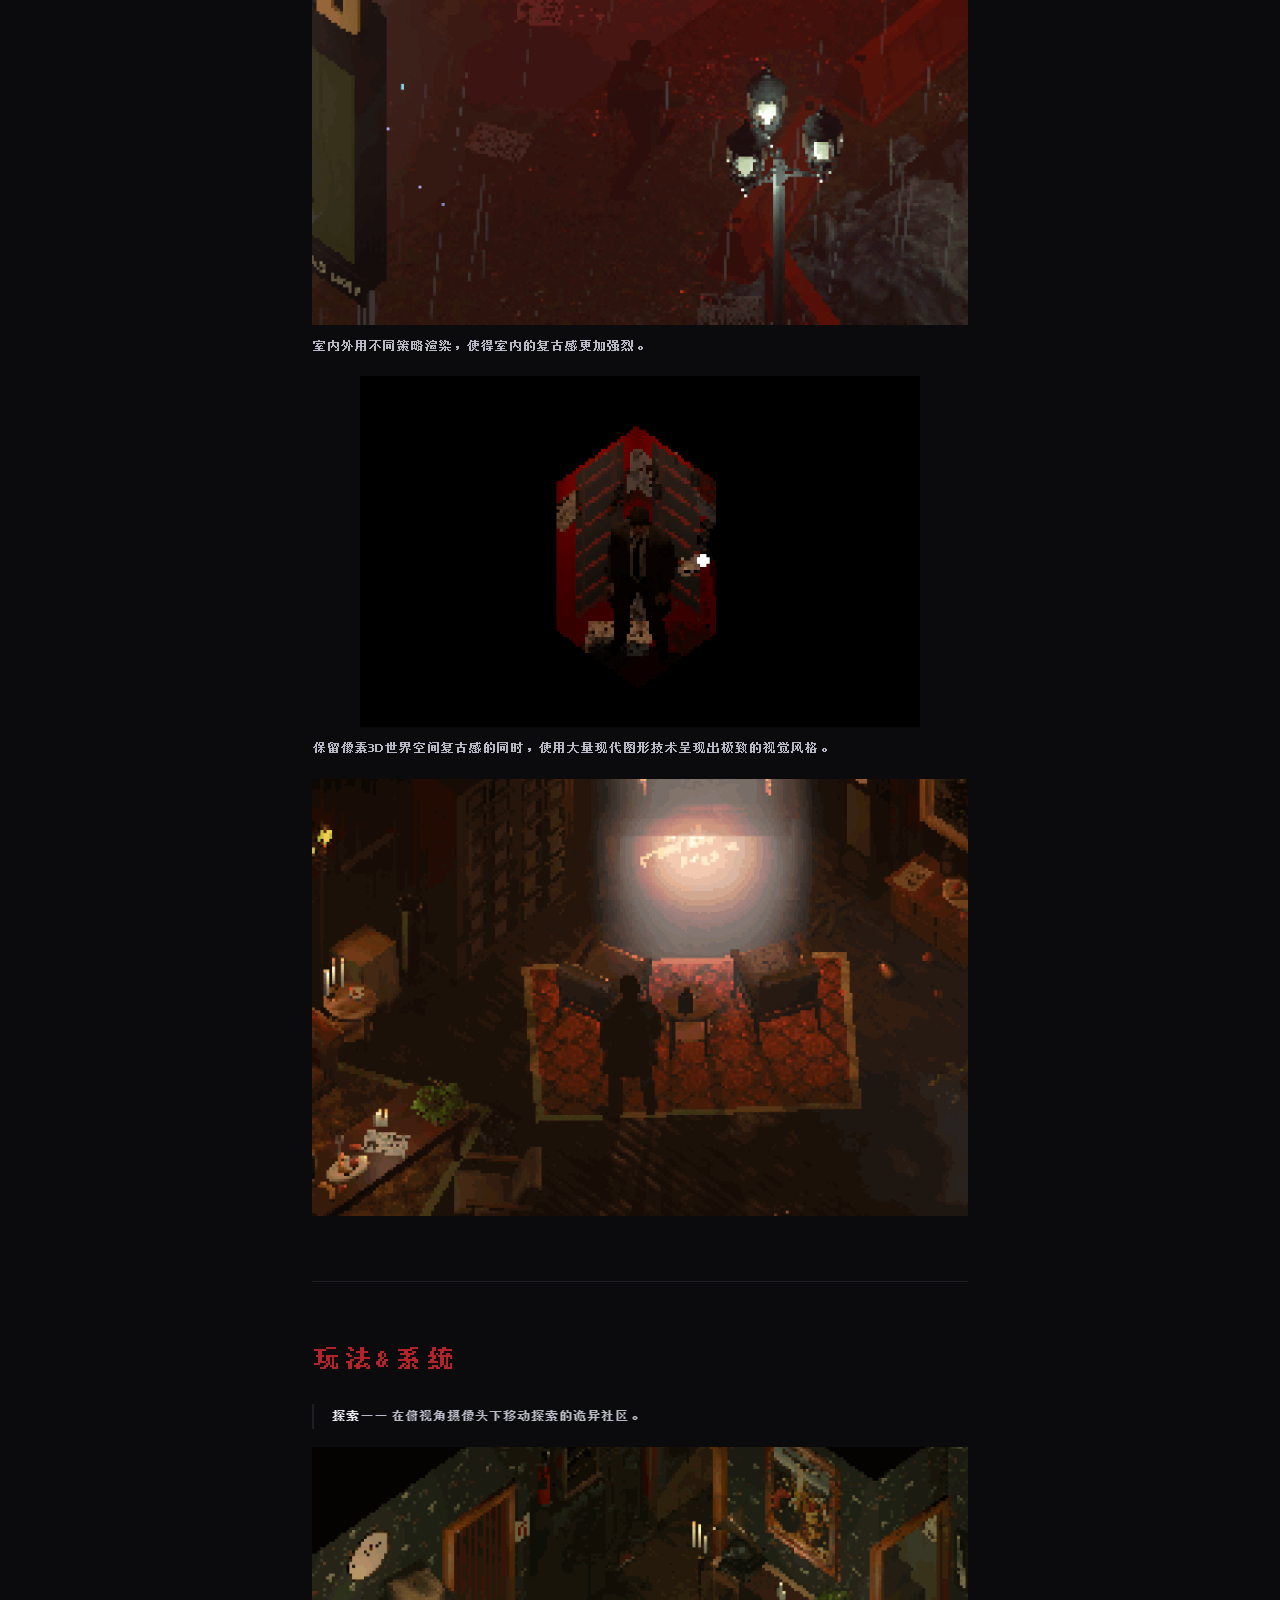
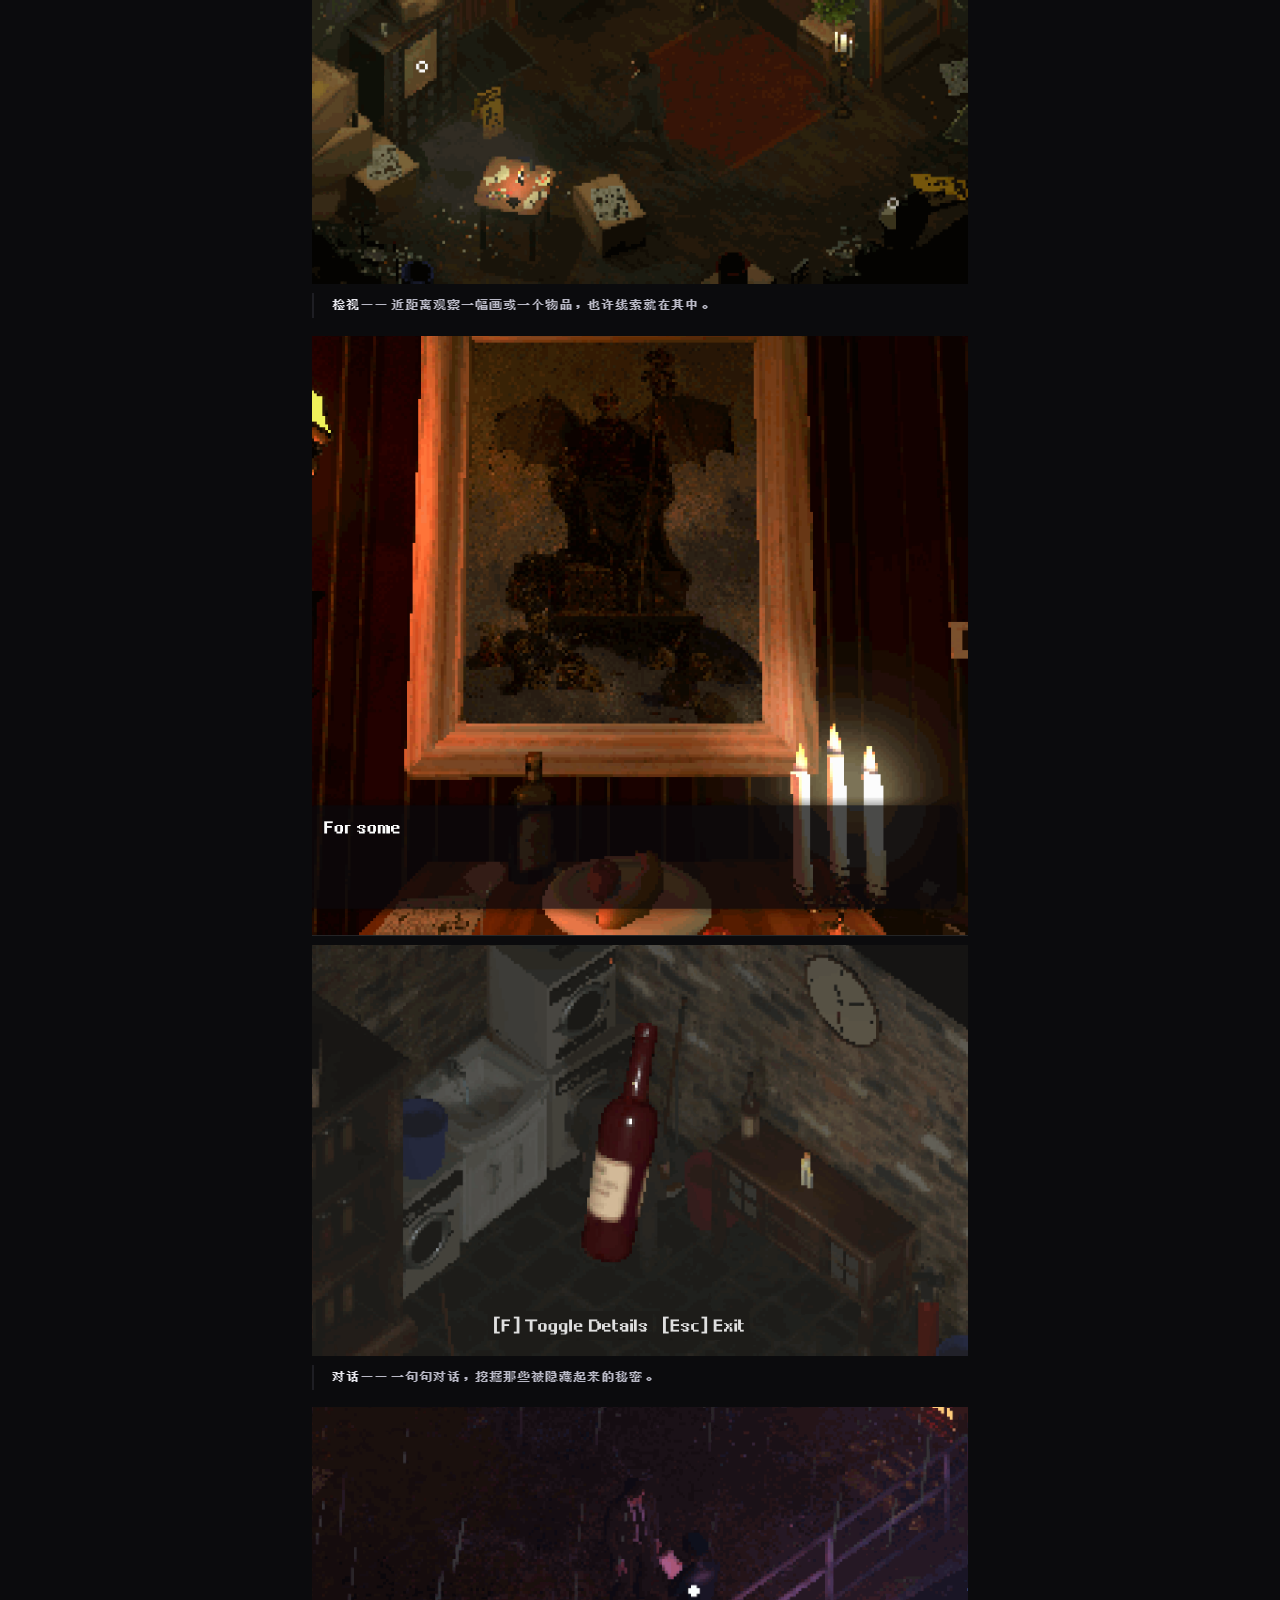
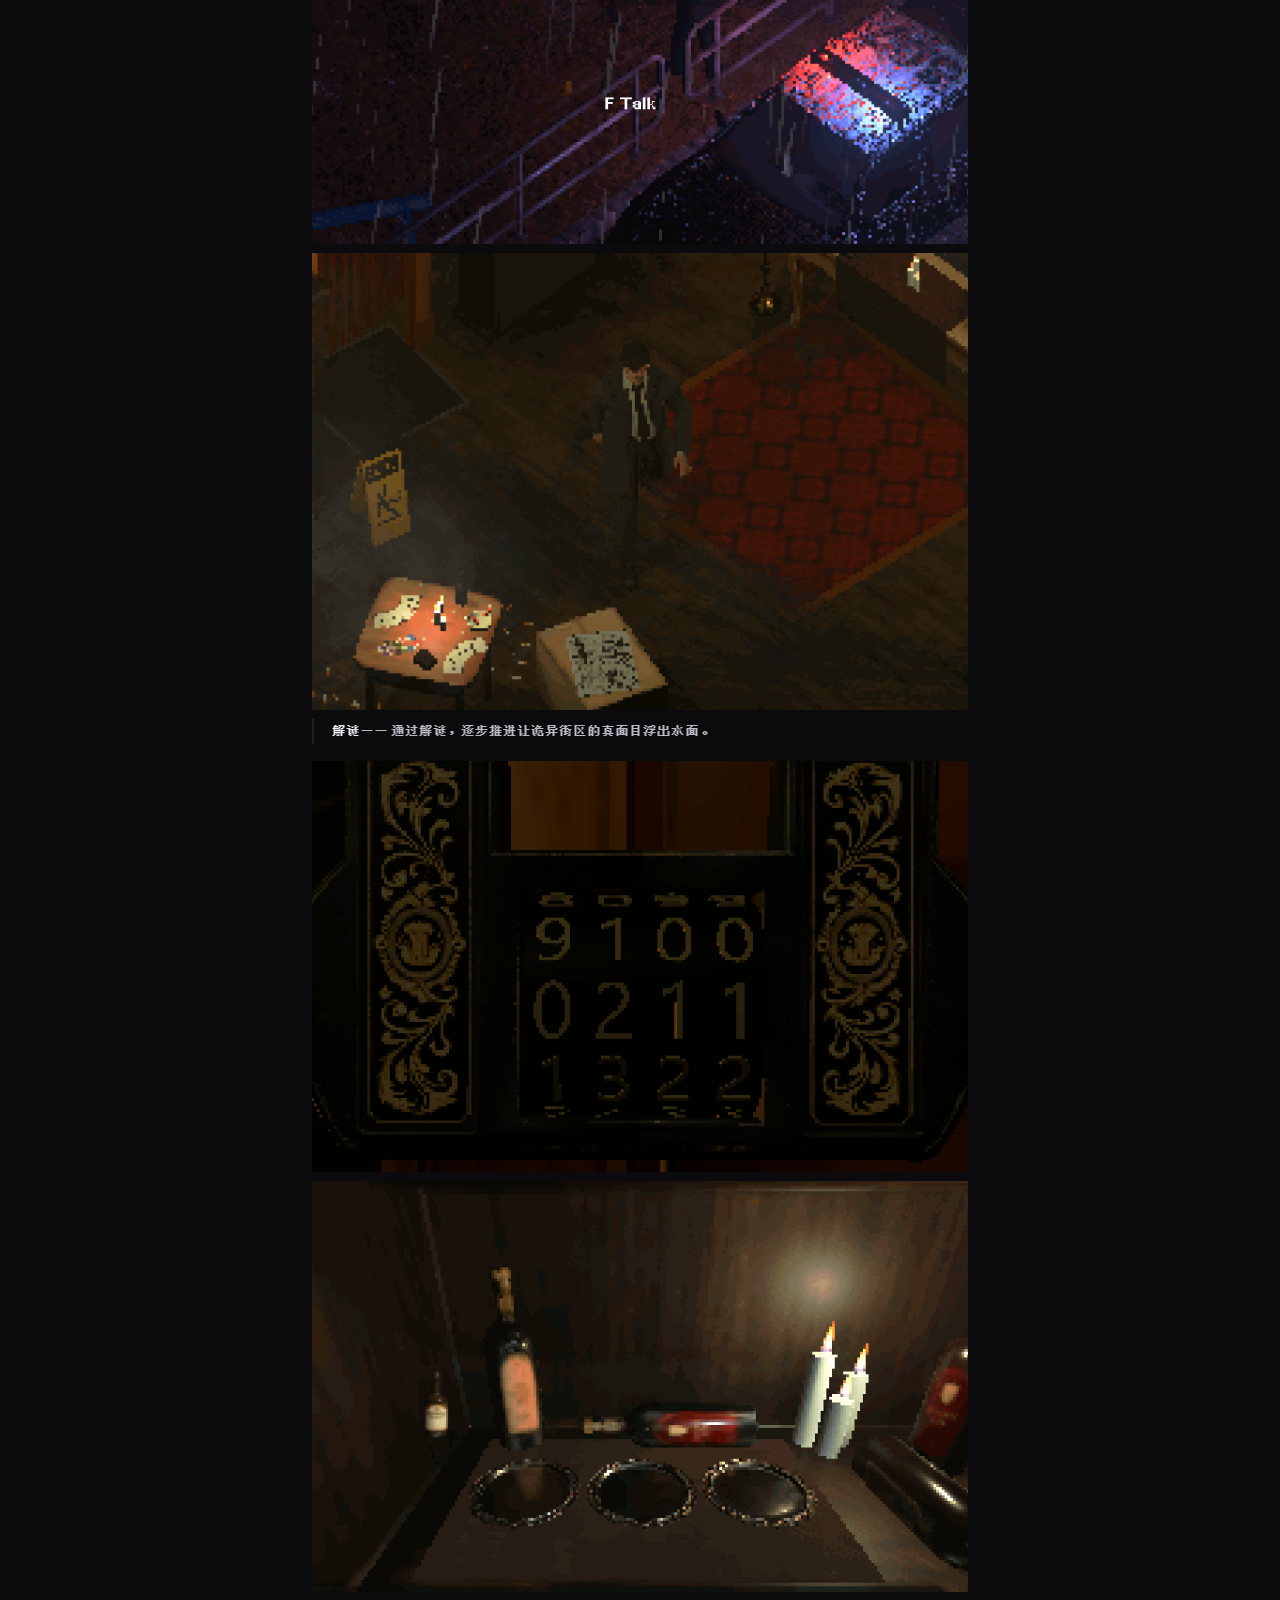
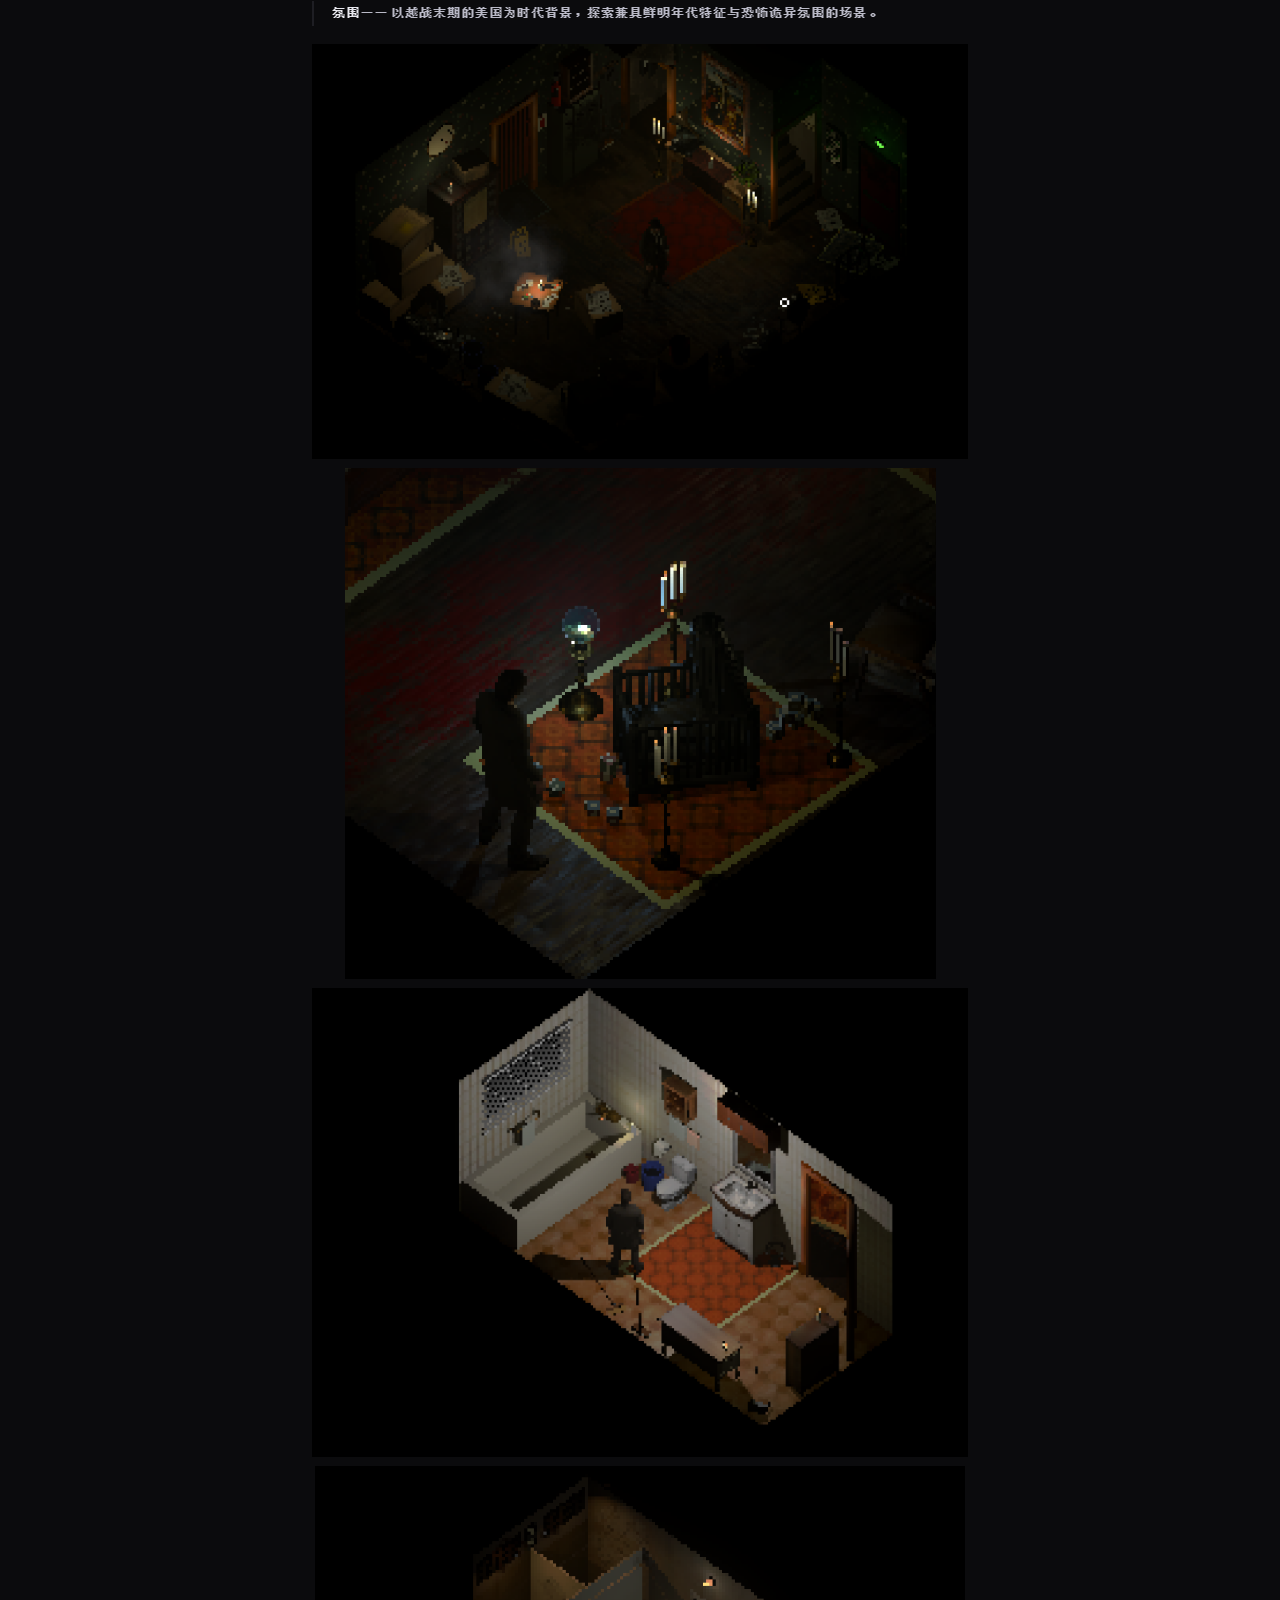
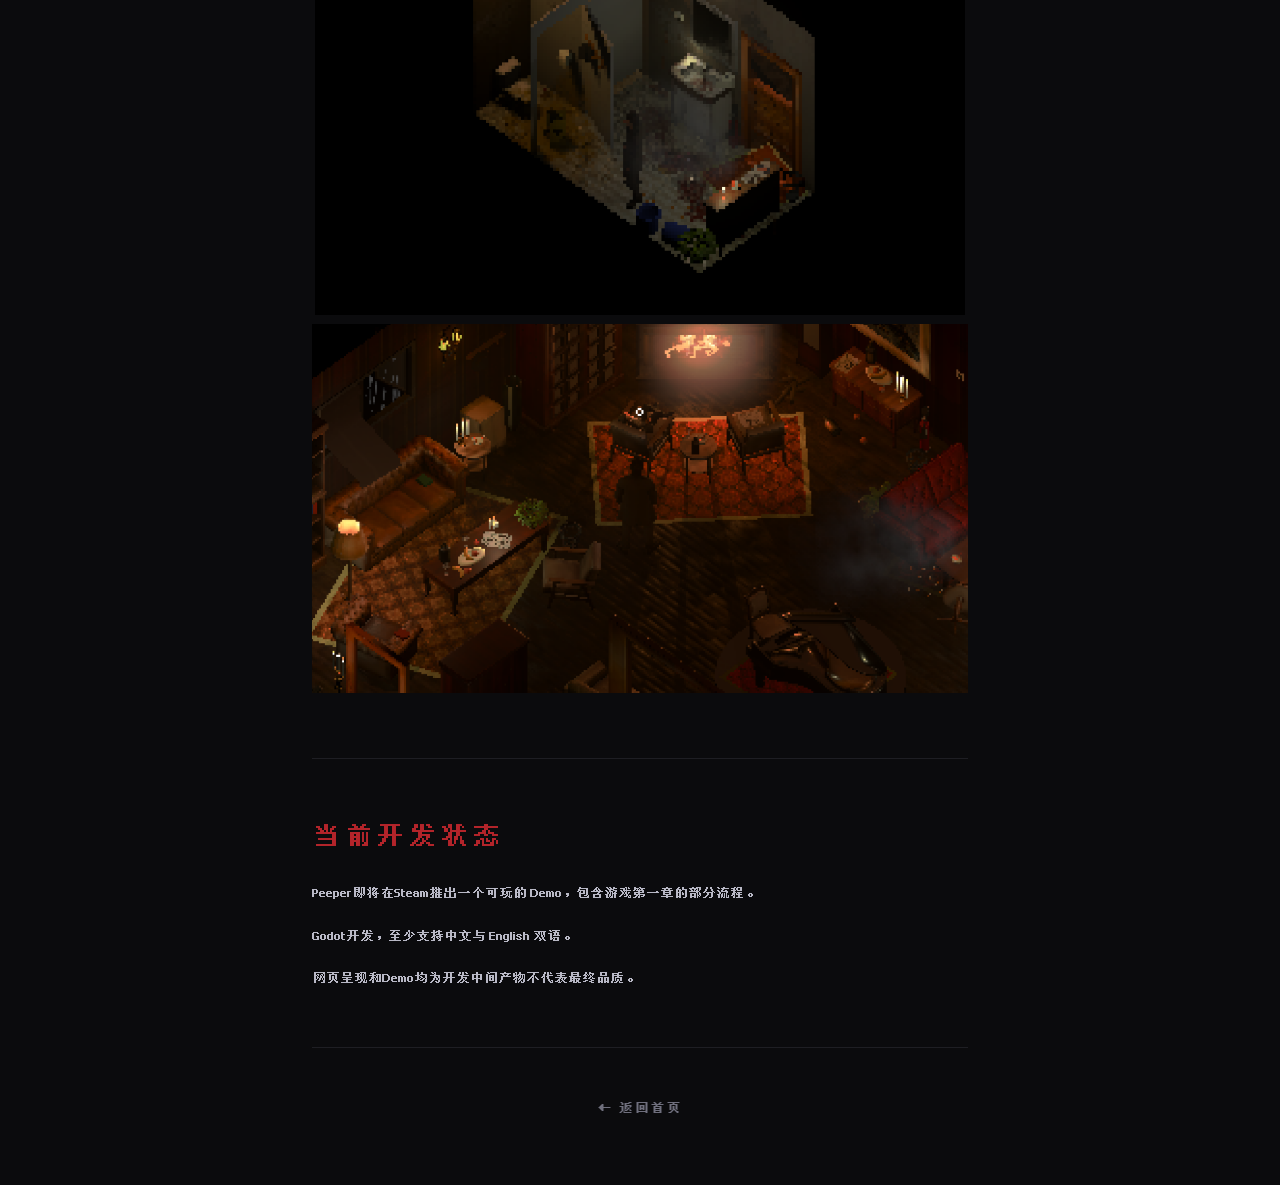
==== commit 1d935e61: "feat(site): 更新 Peeper 游戏页内容与配图 - 开场段落拆分并补充"欲望悸动"一句 - "实时渲染的像素"改为"特化的3D像素化效果"，配街景/室内/技术演示 GIF，说明正交斜俯视" ====
--- a/Peeper/index.html
+++ b/Peeper/index.html
@@ -309,29 +309,77 @@
 
 <main>
 
+    <section>
+        <h2>雨夜，越战末期的美国。</h2>
+        <p>你在雨夜的一条小巷里突然醒来。</p>
+        <p>你不知道自己为什么会出现在这里，也无法完整地回忆起，在醒来之前究竟发生了什么。</p>
+        <p>一种超出一切控制的欲望正在悄然悸动。</p>
+    </section>
+
+    <section>
+        <h2>特化的3D像素化效果</h2>
+        <p>游戏中的整个 3D 世界都以精心设计的像素化风格呈现。</p>
+        <div style="text-align: center;">
+            <img src="../assets/gif/main_street.gif" alt="雨夜小巷动图" style="max-width: 100%; height: auto;">
+        </div>
+        <p>游戏采用固定正交斜俯视角，类似老《暗黑破坏神》、老《博德之门》等经典作品</p>
+        <div style="text-align: center;">
+            <img src="../assets/gif/move_street.gif" alt="雨夜小巷动图" style="max-width: 100%; height: auto;">
+        </div>
+        <p>室内外用不同策略渲染，使得室内的复古感更加强烈。</p>
+        <div style="text-align: center;">
+            <img src="../assets/gif/inside_building_1.gif" alt="雨夜小巷动图" style="max-width: 100%; height: auto;">
+        </div>
+        <p>保留像素3D世界空间复古感的同时，使用大量现代图形技术呈现出极致的视觉风格。</p>
+        <div style="text-align: center;">
+            <img src="../assets/gif/tech_1.gif" alt="雨夜小巷动图" style="max-width: 100%; height: auto;">
+        </div>
+    </section>
+
   <section>
-    <h2>雨夜，越战末期的美国。</h2>
-    <p>你在雨夜的一条小巷里突然醒来。你不知道自己为什么会出现在这里，也无法完整地回忆起，在醒来之前究竟发生了什么。</p>
-    <p>身上没有明显的伤口，周围也没有任何东西能够解释眼前的状况。然而，不远处传来的警笛声提醒着你——这里恐怕并不安全。</p>
-    <cite>—— 游戏开场</cite>
-  </section>
-
-  <section>
-    <h2>实时渲染的像素</h2>
-    <p>整个实时运转的3D世界先被渲染进一张 <strong>363 × 205</strong> 的视口，再放大到屏幕的分辨率。</p>
-    <p>角色移动时会自动对齐像素网格，确保画面在动态过程中始终保持稳定，杜绝了动态画面中常出现的抖动与模糊。</p>
-    <p>这是一套专为像素美术设计的渲染管线，而不是简单叠加在画面上的后期滤镜。</p>
-    <p>游戏采用固定的正交斜俯视角，搭配背景中永不停歇的暴雨与弥漫于街头巷尾的浓雾，营造出压抑、阴冷且充满不安感的氛围。</p>
-  </section>
-
-  <section>
-    <h2>怎么玩</h2>
+    <h2>玩法&系统</h2>
     <ul>
-      <li><b>探索</b>—— 在俯视角摄像头下行走（WASD 移动，TAB 打开背包）。</li>
-      <li><b>检视</b>—— 可以近距离观察一幅画或一张纸条，也许线索就在其中。</li>
-      <li><b>对话</b>—— 一句句对话，挖掘那些被隐藏起来的秘密。</li>
-      <li><b>解谜</b>—— 通过解谜，揭开这个奇怪街区的真面目。</li>
-      <li><b>氛围</b>—— 以越战末期的美国为时代背景，探索具有鲜明年代特征的场景。</li>
+        <li><b>探索</b>—— 在俯视角摄像头下移动探索的诡异社区。</li>
+        <div style="text-align: center;">
+            <img src="../assets/gif/Interact_3.gif" alt="雨夜小巷动图" style="max-width: 100%; height: auto;">
+        </div>
+        <li><b>检视</b>—— 近距离观察一幅画或一个物品，也许线索就在其中。</li>
+        <div style="text-align: center;">
+            <img src="../assets/gif/Interact_1.gif" alt="雨夜小巷动图" style="max-width: 100%; height: auto;">
+        </div>
+        <div style="text-align: center;">
+            <img src="../assets/gif/item_check.gif" alt="雨夜小巷动图" style="max-width: 100%; height: auto;">
+        </div>
+        <li><b>对话</b>—— 一句句对话，挖掘那些被隐藏起来的秘密。</li>
+        <div style="text-align: center;">
+            <img src="../assets/gif/talk_1.gif" alt="雨夜小巷动图" style="max-width: 100%; height: auto;">
+        </div>
+        <div style="text-align: center;">
+            <img src="../assets/gif/Interact_2.gif" alt="雨夜小巷动图" style="max-width: 100%; height: auto;">
+        </div>
+        <li><b>解谜</b>—— 通过解谜，逐步推进让诡异街区的真面目浮出水面。</li>
+        <div style="text-align: center;">
+            <img src="../assets/gif/puzzle_1.gif" alt="雨夜小巷动图" style="max-width: 100%; height: auto;">
+        </div>
+        <div style="text-align: center;">
+            <img src="../assets/gif/puzzle_2.gif" alt="雨夜小巷动图" style="max-width: 100%; height: auto;">
+        </div>
+        <li><b>氛围</b>—— 以越战末期的美国为时代背景，探索兼具鲜明年代特征与恐怖诡异氛围的场景。</li>
+        <div style="text-align: center;">
+            <img src="../assets/img/env_show_1.png" alt="雨夜小巷动图" style="max-width: 100%; height: auto;">
+        </div>
+        <div style="text-align: center;">
+            <img src="../assets/img/env_show_2.png" alt="雨夜小巷动图" style="max-width: 100%; height: auto;">
+        </div>
+        <div style="text-align: center;">
+            <img src="../assets/img/env_show_3.png" alt="雨夜小巷动图" style="max-width: 100%; height: auto;">
+        </div>
+        <div style="text-align: center;">
+            <img src="../assets/img/env_show_4.png" alt="雨夜小巷动图" style="max-width: 100%; height: auto;">
+        </div>
+        <div style="text-align: center;">
+            <img src="../assets/img/env_show_5.png" alt="雨夜小巷动图" style="max-width: 100%; height: auto;">
+        </div>
     </ul>
   </section>
 
@@ -339,9 +387,10 @@
 
 <main>
     <section>
-       <h2>现在</h2>
-       <p> Peeper现已推出一个可玩的 Demo，包含游戏第一章的全部流程。</p>
-       <p> Godot 4.7.1 + C# 开发，支持中文与 English 双语。</p>
+        <h2>当前开发状态</h2>
+        <p> Peeper即将在Steam推出一个可玩的 Demo，包含游戏第一章的部分流程。</p>
+        <p> Godot开发，至少支持中文与 English 双语。</p>
+        <p> 网页呈现和Demo均为开发中间产物不代表最终品质。</p>
     </section>
 </main>
 
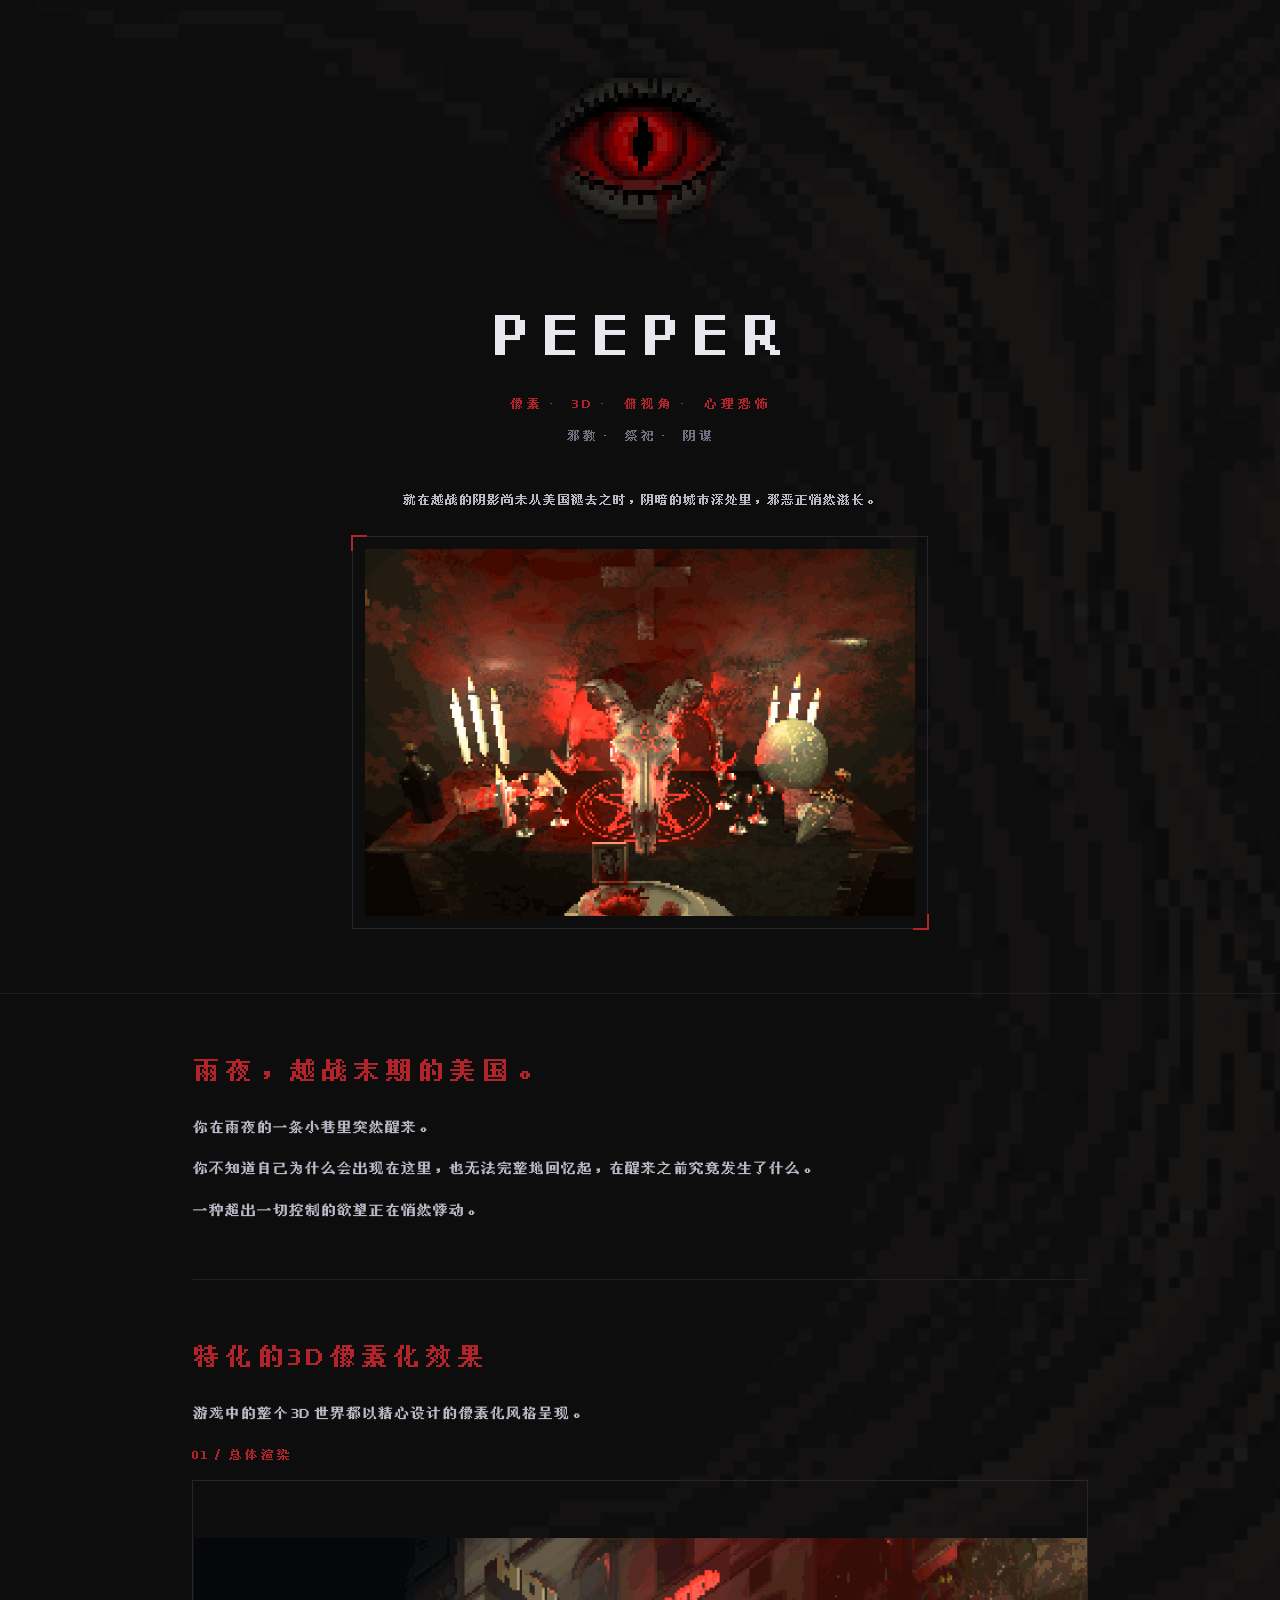
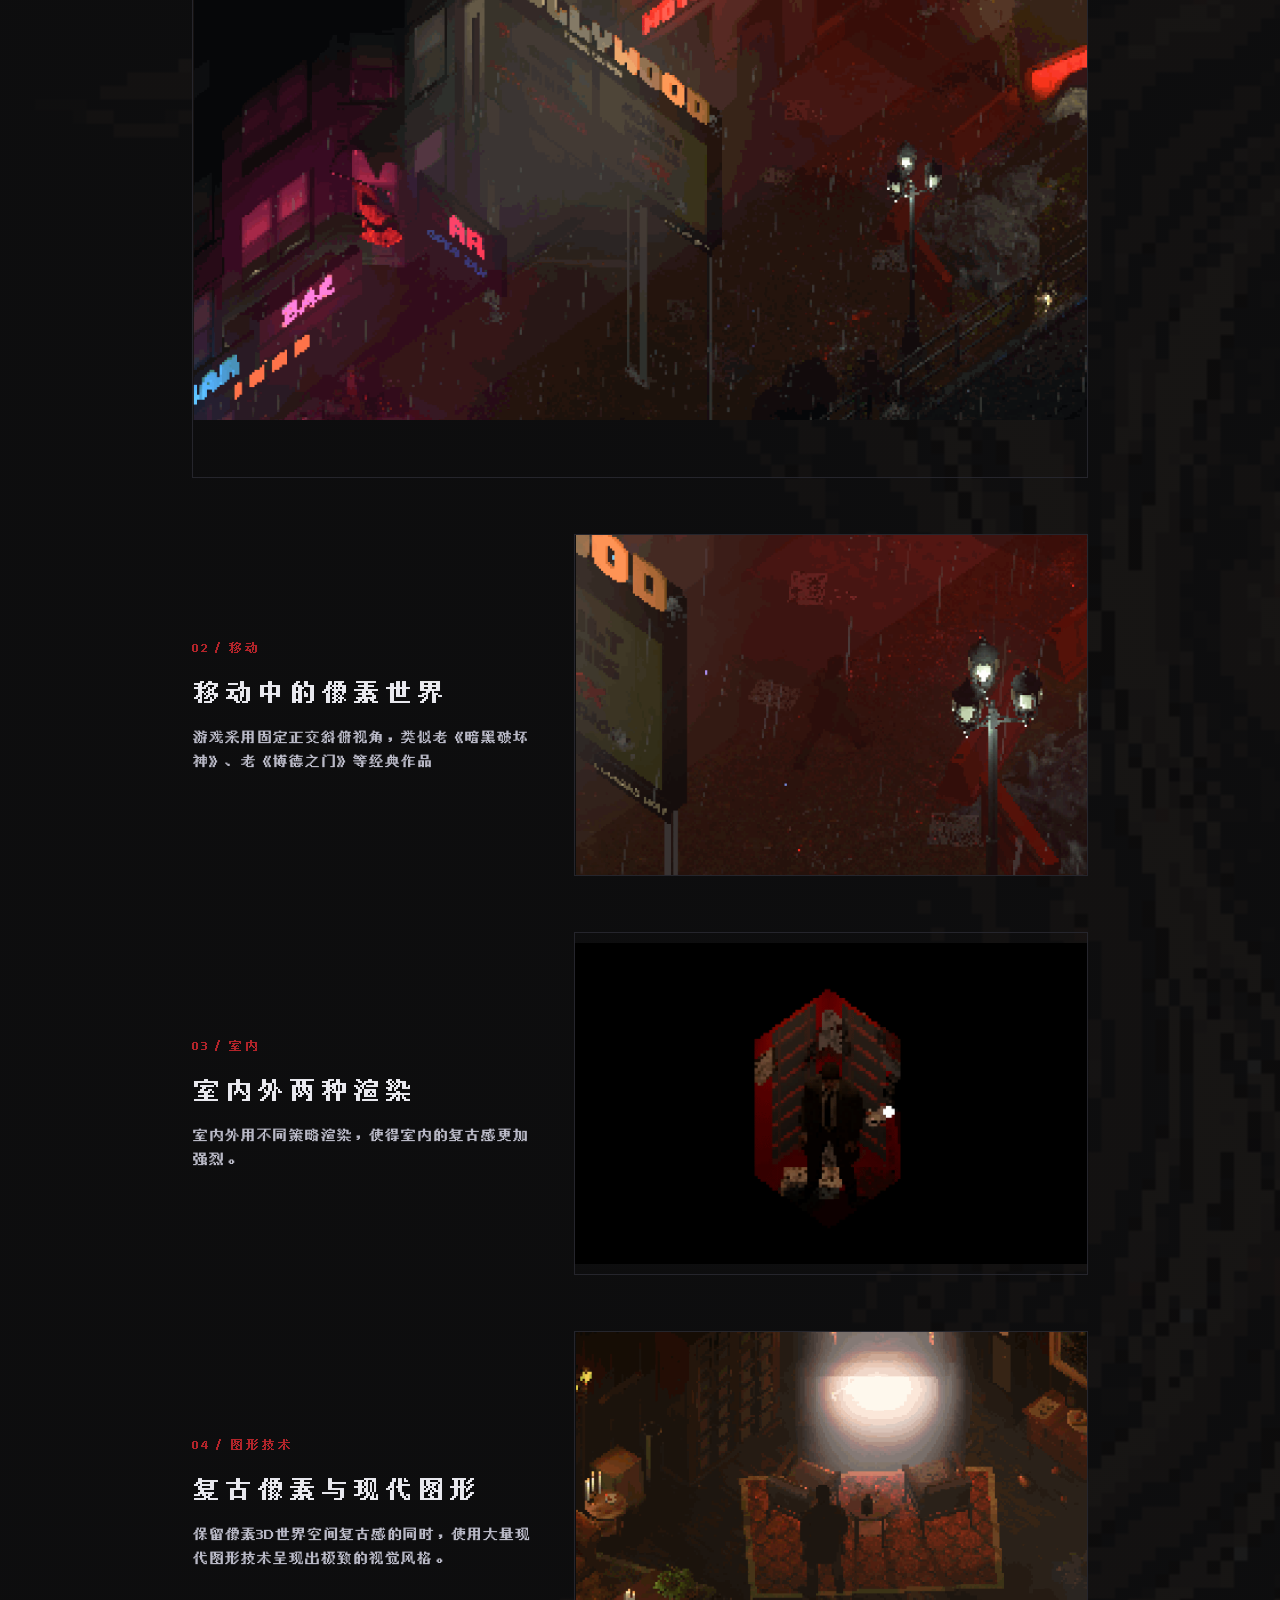
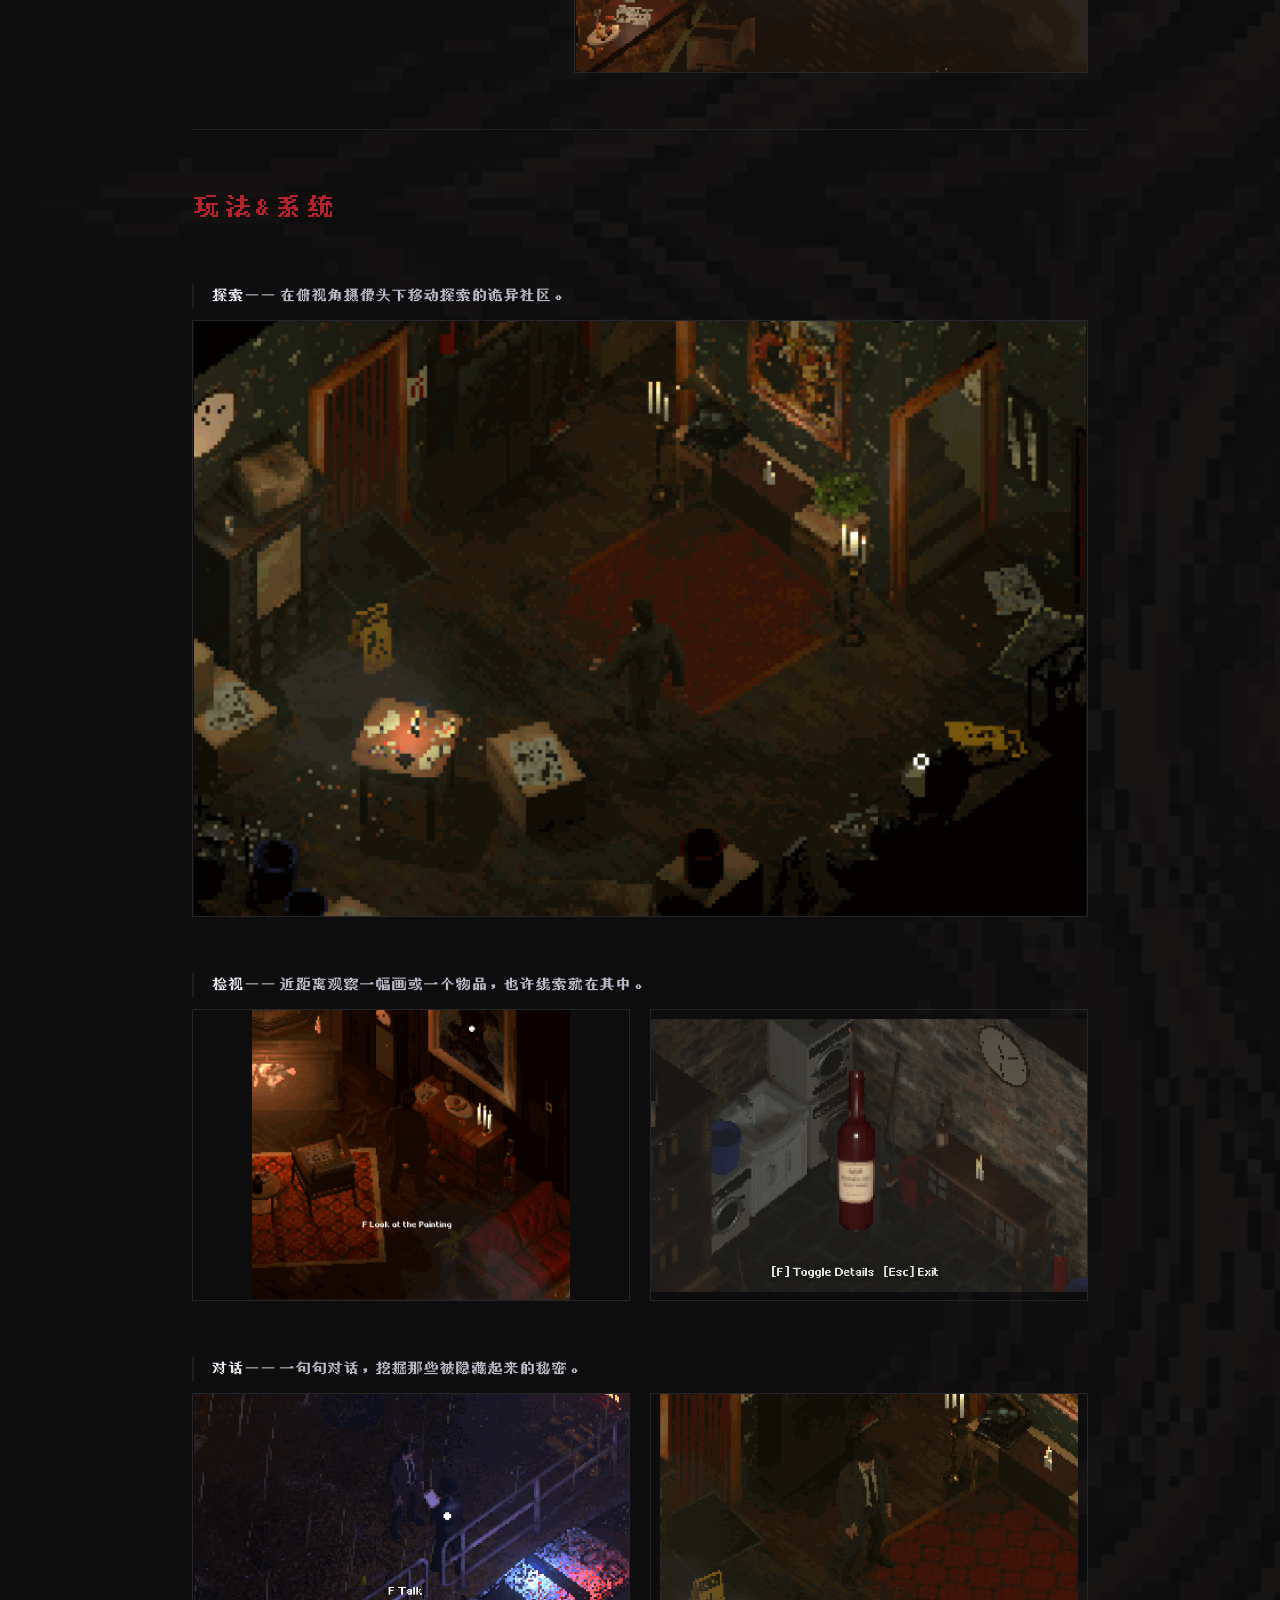
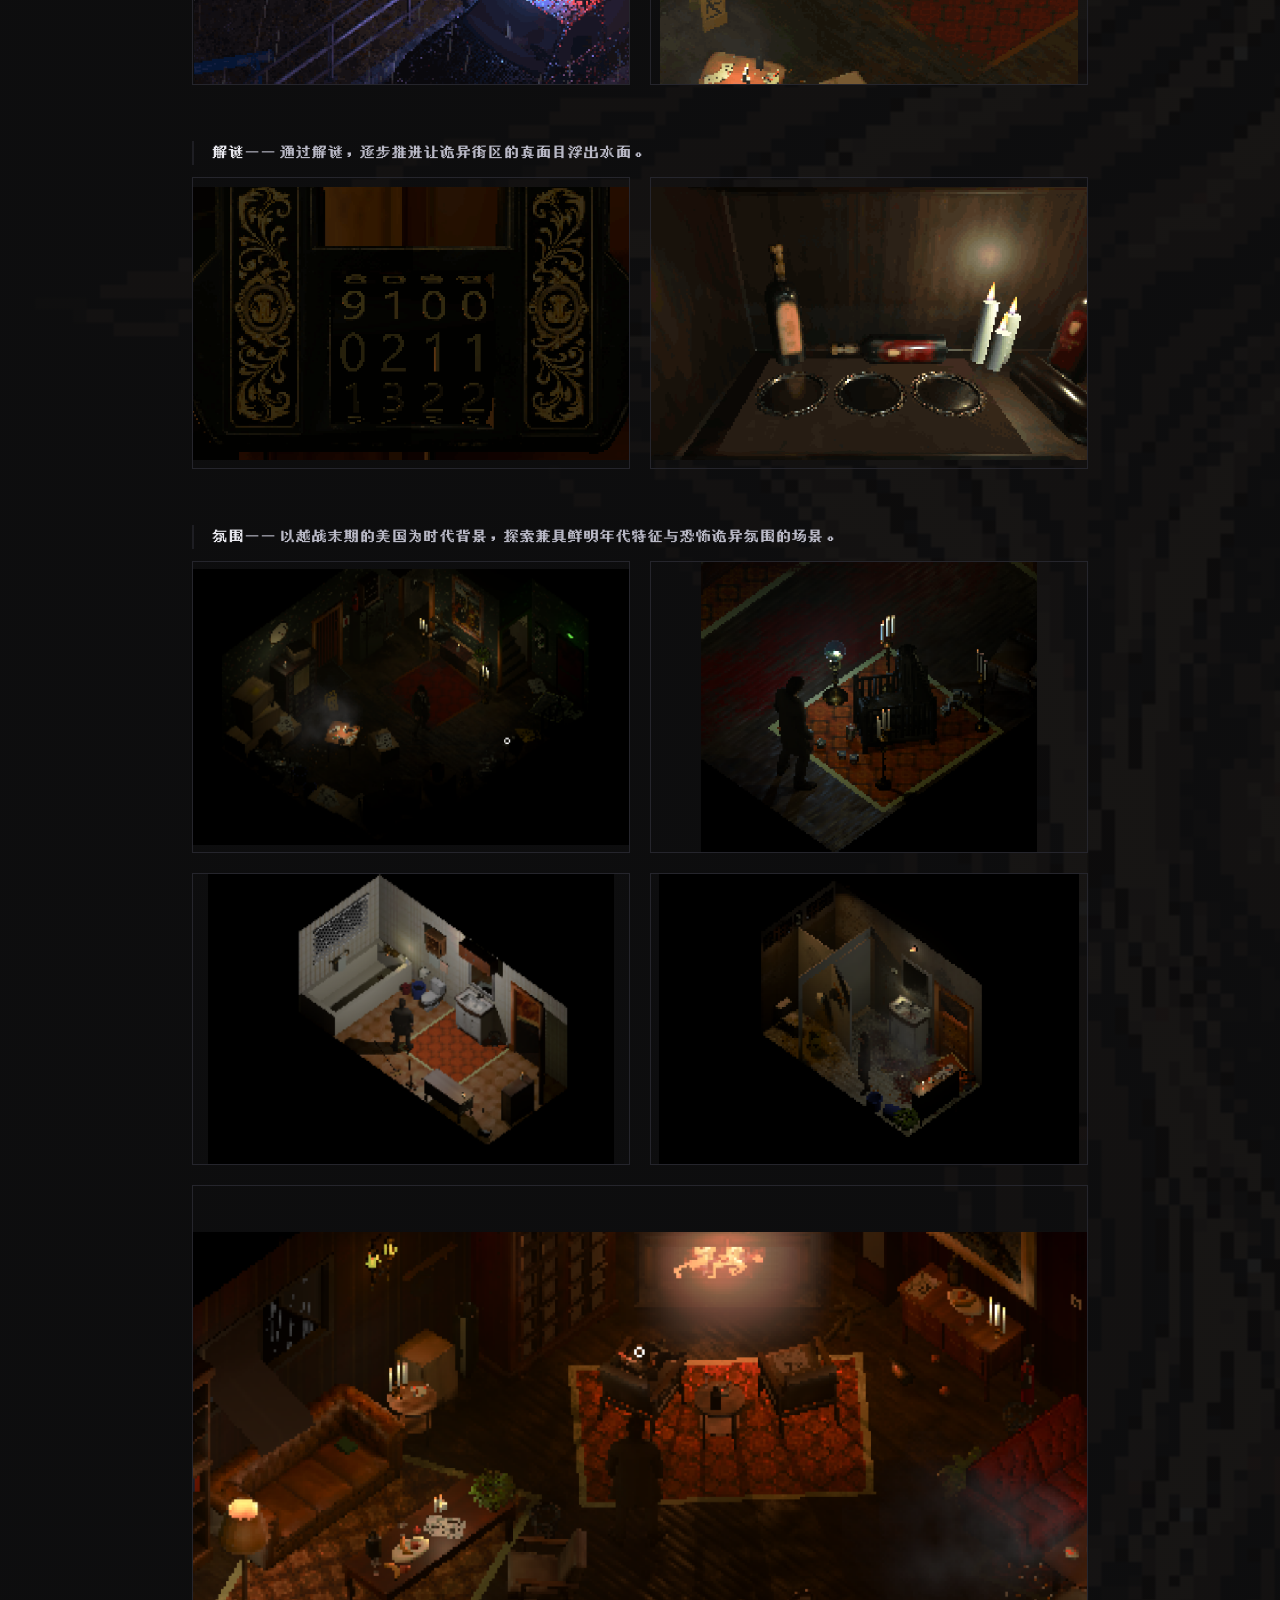
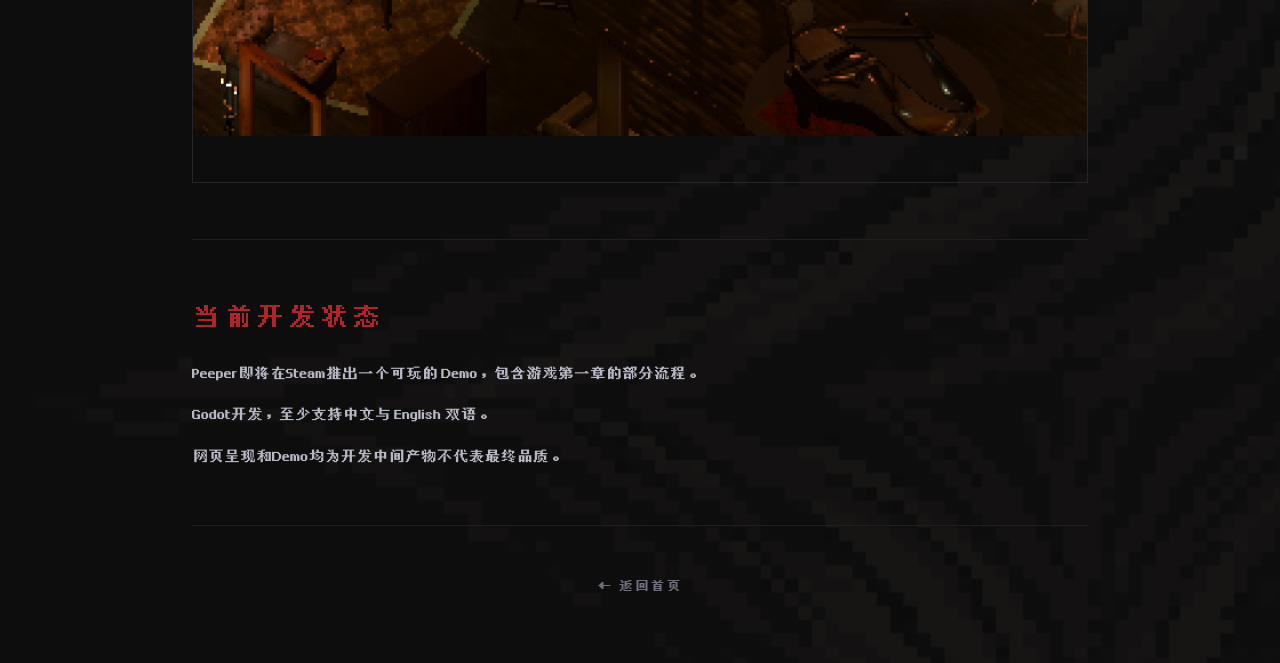
==== commit 594baece: "feat(site): 重做 Peeper 游戏页排版与配图 - body 改用 assets/img/bg.png 作页底纹理（100% auto repeat-y + 同色半透明层压暗） - 新增" ====
--- a/Peeper/index.html
+++ b/Peeper/index.html
@@ -47,7 +47,20 @@
 
            body {
                margin: 0;
-               background: var(--bg);
+               /* 页面底纹：assets/img/bg.png 是一张很暗的像素纹理（灰阶 16~50，右侧和
+                  下方是血管状条纹）。不留 fixed，背景就跟着内容一起滚 —— 滚轮往下
+                  走是"展开"这张图的不同部分，而不是纹丝不动地钉在视口上。
+
+                  尺寸用 100% auto + repeat-y：宽度铺满、比例不失真，纵向不够就
+                  接着铺。这张图 473×648（比例 1:1.37），在 1240 宽下每屏 1698px
+                  左右，整页 6500px 会看到约 4 轮。想让它一张就盖满整页、不重复，
+                  素材大概要 1000×6500 这种比例。
+
+                  上面压的同色半透明层是必须的：素材比页面底色亮十几级，满强度
+                  铺上去右半边会变成一大团黑块。要更重/更轻改这个 alpha。 */
+               background:
+                   linear-gradient(rgba(11, 11, 13, 0.55), rgba(11, 11, 13, 0.55)),
+                   var(--bg) url("../assets/img/bg.png") center top / 100% auto repeat-y;
                color: var(--fg);
                font-family: "Uranus Pixel 11Px", system-ui, -apple-system, "Segoe UI", "Microsoft YaHei", sans-serif;
                font-size: 14px;      /* 1 × 14 */
@@ -65,11 +78,11 @@
 
            /* ---------- 首屏 ---------- */
 
-           .hero {
-               padding: 5rem 1.5rem 4rem;
-               text-align: center;
-               border-bottom: 1px solid var(--line);
-           }
+        .hero {
+            padding: 2rem 1.5rem 4rem;
+            text-align: center;
+            border-bottom: 1px solid var(--line);
+        }
 
            /* 眼睛拆成两层：底图（瞳孔已抹掉）+ 瞳孔层。两张图同为 237×237、
         共用同一像素网格，所以静止时严丝合缝，整层平移就是眼珠转动。
@@ -162,11 +175,20 @@
 
            /* ---------- 正文 ---------- */
 
+           /* 整页一条左轴：main 直接就是媒体栏宽度（56rem 内容 + 左右各 1.5rem 内边距），
+              h2、正文、图组、标签行全部从同一条左边缘起排 —— 原来正文是 44rem 居中、
+              媒体栏是往外扩的，两条左轴差 120px，标题看着像缩进了一截。
+              正文再用 max-width 收回 44rem 的阅读宽：左对齐而不是居中，所以左轴不散。 */
            main {
-               max-width: 44rem;
+               max-width: 59rem;
                margin: 0 auto;
                padding: 0 1.5rem;
            }
+
+               main > section > p,
+               main > section > .feature > p {
+                   max-width: 44rem;    /* 阅读宽，别跟着媒体栏一起变长 */
+               }
 
            section {
                padding: 3.5rem 0;
@@ -185,6 +207,10 @@
            p {
                margin: 0 0 1.1rem;
                color: var(--body);
+               /* 16px 不在 14px 网格上（网格上的下一档是 28px），笔画宽度会
+                  差一两像素；行高从 25px 收到 24px，比原来紧一点。 */
+               font-size: 16px;
+               line-height: 24px;
            }
 
                p:last-child {
@@ -233,6 +259,126 @@
                    font-weight: 600;
                }
 
+           /* ---------- 图文版式 ---------- */
+
+           /* 图、图组、特性行都占满 main 的整宽（= 媒体栏 56rem），与 h2、正文
+              共用同一条左轴，不再往外扩。 */
+           figure.media {
+               /* 必须写全 margin 简写：浏览器默认 figure 有 1em / 40px 外边距，
+                  只写 margin-block 的话左右那 40px 会留着，通栏图会被挤成 816
+                  宽并整体右移 40px。 */
+               margin: 0.75rem 0 3rem;
+           }
+
+               figure.media figcaption,
+               .step-label {
+                   margin: 0 0 0.75rem;
+                   color: var(--blood);
+                   font-size: 14px;         /* 1 × 14 */
+                   letter-spacing: 2px;
+               }
+
+               .media img,
+               .step-media img {
+                   display: block;
+                   width: 100%;
+                   height: auto;
+                   /* 特性行右边那张也框进 3:2，跟图组同一套尺寸规范（素材原始比例
+                      1.5~1.6 都接近 3:2，留边只有几个像素）。 */
+                   aspect-ratio: 3 / 2;
+                   object-fit: contain;
+                   /* 留边不给底色：页面有底纹了，涂一层纯色反而会露出一块比
+                      底纹略暗的方块。透明就地让底纹透上来。 */
+                   background: transparent;
+                   /* 页面大半是黑底截图，暗部会和背景粘成一片；一条极细的描边把图
+                      的边界框出来。像素风格不加圆角。 */
+                   border: 1px solid #25252c;
+               }
+
+           /* 特性行：左边编号 / 标题 / 说明，右边动图，比例照设计稿的 40 : 60 */
+           .step {
+               display: grid;
+               grid-template-columns: 40fr 60fr;
+               gap: 2.5rem;
+               align-items: center;
+               margin-block: 3.5rem;
+           }
+
+               .step:last-child {
+                   margin-block-end: 0;
+               }
+
+           figure.step-media {
+               margin: 0;               /* figure 默认带 1em / 40px 外边距 */
+           }
+
+           .step-title {
+               margin: 0;
+               color: var(--fg);
+               font-size: 28px;         /* 2 × 14 */
+               font-weight: 600;
+               line-height: 42px;       /* 21 × 2 */
+               letter-spacing: 4px;     /* 2 设计像素 */
+           }
+
+           .step-desc {
+               margin: 0.75rem 0 0;
+               color: var(--body);
+           }
+
+           /* 一个玩法条目：标签行 + 它的图组 */
+           .feature {
+               margin-block: 3.5rem;
+           }
+
+               .feature:last-child {
+                   margin-block-end: 0;
+               }
+
+           /* 条目标签行，沿用原来 li 的左侧竖线；左边缘与它的图组对齐 */
+           .lead {
+               margin-block: 0 0.75rem;
+               padding-left: 1.1rem;
+               color: var(--body);
+               border-left: 2px solid var(--line);
+           }
+
+               .lead b {
+                   color: var(--fg);
+                   font-weight: 600;
+               }
+
+           /* 图组：两列，一格宽 = (896 - 1.25rem) / 2，span-2 的图正好两格宽，
+              所以横向上跟上一行严丝合缝。
+
+              格子统一按 3:2 框住：素材原始比例从 1.09（Interact_1）到 1.77
+              （env_show_5）不等，不统一就会一行高一行矮。这里没有去重编码 gif
+              —— 动图重编码会掉画质、帧延时也可能变 —— 而是用 aspect-ratio 定框、
+              object-fit: contain 让图居中留边，留边填页面底色所以看不出来。
+              换图不用改任何东西，比例自动适配。 */
+           .grid-2 {
+               display: grid;
+               grid-template-columns: 1fr 1fr;
+               gap: 1.25rem;
+           }
+
+               .grid-2 figure {
+                   margin: 0;
+               }
+
+               .grid-2 .span-2 {
+                   grid-column: span 2;
+               }
+
+               .grid-2 img {
+                   display: block;
+                   width: 100%;
+                   aspect-ratio: 3 / 2;
+                   object-fit: contain;
+                   background: transparent;
+                   border: 1px solid #25252c;
+               }
+
            /* ---------- 开场引言 ---------- */
 
            .card {
@@ -251,7 +397,42 @@
                margin: 0 0 1.25rem;
                color: #d6d6e2;
            }
-
+        .hero-frame {
+            position: relative;
+            max-width: 36rem;
+            margin: 1.5rem auto 0;
+            padding: 0.75rem;
+            border: 1px solid #25252c;
+        }
+
+            .hero-frame::before,
+            .hero-frame::after {
+                content: "";
+                position: absolute;
+                width: 14px;
+                height: 14px;
+                border: 2px solid var(--blood);
+            }
+
+            .hero-frame::before {
+                top: -2px;
+                left: -2px;
+                border-right: none;
+                border-bottom: none;
+            }
+
+            .hero-frame::after {
+                right: -2px;
+                bottom: -2px;
+                border-left: none;
+                border-top: none;
+            }
+
+            .hero-frame img {
+                display: block;
+                width: 100%;
+                height: auto;
+            }
         .card cite {
             display: block;
             color: #6f6f7d;
@@ -278,10 +459,29 @@
                        color: var(--blood);
                    }
 
+           /* 窄屏：媒体栏跟着 main 一起缩（不再有单独的档位），752px 以下特性行
+              改上下叠、图组改单列。 */
+           @media (max-width: 47rem) {
+               .step {
+                   grid-template-columns: 1fr;
+                   gap: 1.25rem;
+                   align-items: start;
+               }
+
+               /* 窄屏两列会小到看不清像素，改单列 */
+               .grid-2 {
+                   grid-template-columns: 1fr;
+               }
+
+                   .grid-2 .span-2 {
+                       grid-column: auto;
+                   }
+           }
+
            @media (max-width: 480px) {
-               .hero {
-                   padding: 3.5rem 1.25rem 3rem;
-               }
+            .hero {
+                padding: 1.5rem 1.25rem 3rem;
+            }
 
                /* 原来这里把 h1 字距收紧成 0.16em，现在由 h1 的基础规则
                   （42px / 6px 字距）负责这一档，效果一致。 */
@@ -296,16 +496,19 @@
 </head>
 <body>
 
-<header class="hero">
-  <div class="eye" role="img" aria-label="Peeper 的标志：一只流着血泪的像素红眼，瞳孔会跟着鼠标转">
-    <img src="eye-base.png" width="237" height="237" alt="">
-    <img class="eye-pupil" src="eye-pupil.png" width="237" height="237" alt="">
-  </div>
-  <h1>PEEPER</h1>
-  <p class="tagline">像素 · 3D · 俯视角 · 心理恐怖</p>
-  <p class="themes">邪教 · 祭祀 · 阴谋</p>
-  <p class="lede">就在越战的阴影尚未从美国褪去之时，阴暗的城市深处里，邪恶正悄然滋长。</p>
-</header>
+    <header class="hero">
+        <div class="eye" role="img" aria-label="Peeper 的标志：一只流着血泪的像素红眼，瞳孔会跟着鼠标转">
+            <img src="eye-base.png" width="237" height="237" alt="">
+            <img class="eye-pupil" src="eye-pupil.png" width="237" height="237" alt="">
+        </div>
+        <h1>PEEPER</h1>
+        <p class="tagline">像素 · 3D · 俯视角 · 心理恐怖</p>
+        <p class="themes">邪教 · 祭祀 · 阴谋</p>
+        <p class="lede">就在越战的阴影尚未从美国褪去之时，阴暗的城市深处里，邪恶正悄然滋长。</p>
+        <figure class="hero-frame">
+            <img src="../assets/gif/altar_dark.gif" alt="雨夜小巷动图">
+        </figure>
+    </header>
 
 <main>
 
@@ -319,68 +522,129 @@
     <section>
         <h2>特化的3D像素化效果</h2>
         <p>游戏中的整个 3D 世界都以精心设计的像素化风格呈现。</p>
-        <div style="text-align: center;">
-            <img src="../assets/gif/main_street.gif" alt="雨夜小巷动图" style="max-width: 100%; height: auto;">
-        </div>
-        <p>游戏采用固定正交斜俯视角，类似老《暗黑破坏神》、老《博德之门》等经典作品</p>
-        <div style="text-align: center;">
-            <img src="../assets/gif/move_street.gif" alt="雨夜小巷动图" style="max-width: 100%; height: auto;">
-        </div>
-        <p>室内外用不同策略渲染，使得室内的复古感更加强烈。</p>
-        <div style="text-align: center;">
-            <img src="../assets/gif/inside_building_1.gif" alt="雨夜小巷动图" style="max-width: 100%; height: auto;">
-        </div>
-        <p>保留像素3D世界空间复古感的同时，使用大量现代图形技术呈现出极致的视觉风格。</p>
-        <div style="text-align: center;">
-            <img src="../assets/gif/tech_1.gif" alt="雨夜小巷动图" style="max-width: 100%; height: auto;">
+
+        <figure class="media">
+            <figcaption class="step-label">01 / 总体渲染</figcaption>
+            <img src="../assets/gif/main_street.gif" width="1141" height="616"
+                 alt="雨夜街巷的像素 3D 场景，霓虹招牌与路面积水" loading="lazy">
+        </figure>
+
+        <div class="step">
+            <div class="step-text">
+                <p class="step-label">02 / 移动</p>
+                <h3 class="step-title">移动中的像素世界</h3>
+                <p class="step-desc">游戏采用固定正交斜俯视角，类似老《暗黑破坏神》、老《博德之门》等经典作品</p>
+            </div>
+            <figure class="step-media">
+                <img src="../assets/gif/move_street.gif" width="720" height="480"
+                     alt="角色在街巷中移动，像素随移动对齐网格" loading="lazy">
+            </figure>
+        </div>
+
+        <div class="step">
+            <div class="step-text">
+                <p class="step-label">03 / 室内</p>
+                <h3 class="step-title">室内外两种渲染</h3>
+                <p class="step-desc">室内外用不同策略渲染，使得室内的复古感更加强烈。</p>
+            </div>
+            <figure class="step-media">
+                <img src="../assets/gif/inside_building_1.gif" width="560" height="351"
+                     alt="室内场景，采用与室外不同的渲染策略" loading="lazy">
+            </figure>
+        </div>
+
+        <div class="step">
+            <div class="step-text">
+                <p class="step-label">04 / 图形技术</p>
+                <h3 class="step-title">复古像素与现代图形</h3>
+                <p class="step-desc">保留像素3D世界空间复古感的同时，使用大量现代图形技术呈现出极致的视觉风格。</p>
+            </div>
+            <figure class="step-media">
+                <img src="../assets/gif/tech_1.gif" width="720" height="480"
+                     alt="现代图形技术在像素画面中的表现" loading="lazy">
+            </figure>
         </div>
     </section>
 
   <section>
     <h2>玩法&系统</h2>
-    <ul>
-        <li><b>探索</b>—— 在俯视角摄像头下移动探索的诡异社区。</li>
-        <div style="text-align: center;">
-            <img src="../assets/gif/Interact_3.gif" alt="雨夜小巷动图" style="max-width: 100%; height: auto;">
-        </div>
-        <li><b>检视</b>—— 近距离观察一幅画或一个物品，也许线索就在其中。</li>
-        <div style="text-align: center;">
-            <img src="../assets/gif/Interact_1.gif" alt="雨夜小巷动图" style="max-width: 100%; height: auto;">
-        </div>
-        <div style="text-align: center;">
-            <img src="../assets/gif/item_check.gif" alt="雨夜小巷动图" style="max-width: 100%; height: auto;">
-        </div>
-        <li><b>对话</b>—— 一句句对话，挖掘那些被隐藏起来的秘密。</li>
-        <div style="text-align: center;">
-            <img src="../assets/gif/talk_1.gif" alt="雨夜小巷动图" style="max-width: 100%; height: auto;">
-        </div>
-        <div style="text-align: center;">
-            <img src="../assets/gif/Interact_2.gif" alt="雨夜小巷动图" style="max-width: 100%; height: auto;">
-        </div>
-        <li><b>解谜</b>—— 通过解谜，逐步推进让诡异街区的真面目浮出水面。</li>
-        <div style="text-align: center;">
-            <img src="../assets/gif/puzzle_1.gif" alt="雨夜小巷动图" style="max-width: 100%; height: auto;">
-        </div>
-        <div style="text-align: center;">
-            <img src="../assets/gif/puzzle_2.gif" alt="雨夜小巷动图" style="max-width: 100%; height: auto;">
-        </div>
-        <li><b>氛围</b>—— 以越战末期的美国为时代背景，探索兼具鲜明年代特征与恐怖诡异氛围的场景。</li>
-        <div style="text-align: center;">
-            <img src="../assets/img/env_show_1.png" alt="雨夜小巷动图" style="max-width: 100%; height: auto;">
-        </div>
-        <div style="text-align: center;">
-            <img src="../assets/img/env_show_2.png" alt="雨夜小巷动图" style="max-width: 100%; height: auto;">
-        </div>
-        <div style="text-align: center;">
-            <img src="../assets/img/env_show_3.png" alt="雨夜小巷动图" style="max-width: 100%; height: auto;">
-        </div>
-        <div style="text-align: center;">
-            <img src="../assets/img/env_show_4.png" alt="雨夜小巷动图" style="max-width: 100%; height: auto;">
-        </div>
-        <div style="text-align: center;">
-            <img src="../assets/img/env_show_5.png" alt="雨夜小巷动图" style="max-width: 100%; height: auto;">
-        </div>
-    </ul>
+    <div class="feature">
+        <p class="lead"><b>探索</b>—— 在俯视角摄像头下移动探索的诡异社区。</p>
+        <div class="media grid-2">
+            <figure class="span-2">
+                <img src="../assets/gif/Interact_3.gif" width="720" height="480"
+                     alt="俯视角下在社区里移动探索" loading="lazy">
+            </figure>
+        </div>
+    </div>
+
+    <div class="feature">
+        <p class="lead"><b>检视</b>—— 近距离观察一幅画或一个物品，也许线索就在其中。</p>
+        <div class="media grid-2">
+            <figure>
+                <img src="../assets/gif/Interact_1.gif" width="698" height="638"
+                     alt="近距离检视墙上的一幅画" loading="lazy">
+            </figure>
+            <figure>
+                <img src="../assets/gif/item_check.gif" width="699" height="438"
+                     alt="物品检视界面，画面下方带操作提示" loading="lazy">
+            </figure>
+        </div>
+    </div>
+
+    <div class="feature">
+        <p class="lead"><b>对话</b>—— 一句句对话，挖掘那些被隐藏起来的秘密。</p>
+        <div class="media grid-2">
+            <figure>
+                <img src="../assets/gif/talk_1.gif" width="720" height="480"
+                     alt="与角色对话的场景" loading="lazy">
+            </figure>
+            <figure>
+                <img src="../assets/gif/Interact_2.gif" width="699" height="486"
+                     alt="场景中的交互提示" loading="lazy">
+            </figure>
+        </div>
+    </div>
+
+    <div class="feature">
+        <p class="lead"><b>解谜</b>—— 通过解谜，逐步推进让诡异街区的真面目浮出水面。</p>
+        <div class="media grid-2">
+            <figure>
+                <img src="../assets/gif/puzzle_1.gif" width="699" height="438"
+                     alt="解谜：需要拨号的机关" loading="lazy">
+            </figure>
+            <figure>
+                <img src="../assets/gif/puzzle_2.gif" width="699" height="438"
+                     alt="解谜：桌上的酒瓶与蜡烛" loading="lazy">
+            </figure>
+        </div>
+    </div>
+
+    <div class="feature">
+        <p class="lead"><b>氛围</b>—— 以越战末期的美国为时代背景，探索兼具鲜明年代特征与恐怖诡异氛围的场景。</p>
+        <div class="media grid-2">
+            <figure>
+                <img src="../assets/img/env_show_1.png" width="907" height="574"
+                     alt="场景展示：雨夜中的街边房屋" loading="lazy">
+            </figure>
+            <figure>
+                <img src="../assets/img/env_show_2.png" width="591" height="511"
+                     alt="场景展示：室内房间的等距视角" loading="lazy">
+            </figure>
+            <figure>
+                <img src="../assets/img/env_show_3.png" width="826" height="590"
+                     alt="场景展示：另一处室内房间" loading="lazy">
+            </figure>
+            <figure>
+                <img src="../assets/img/env_show_4.png" width="650" height="449"
+                     alt="场景展示：室内陈设" loading="lazy">
+            </figure>
+            <figure class="span-2">
+                <img src="../assets/img/env_show_5.png" width="1084" height="611"
+                     alt="场景展示：整条街区" loading="lazy">
+            </figure>
+        </div>
+    </div>
   </section>
 
 </main>
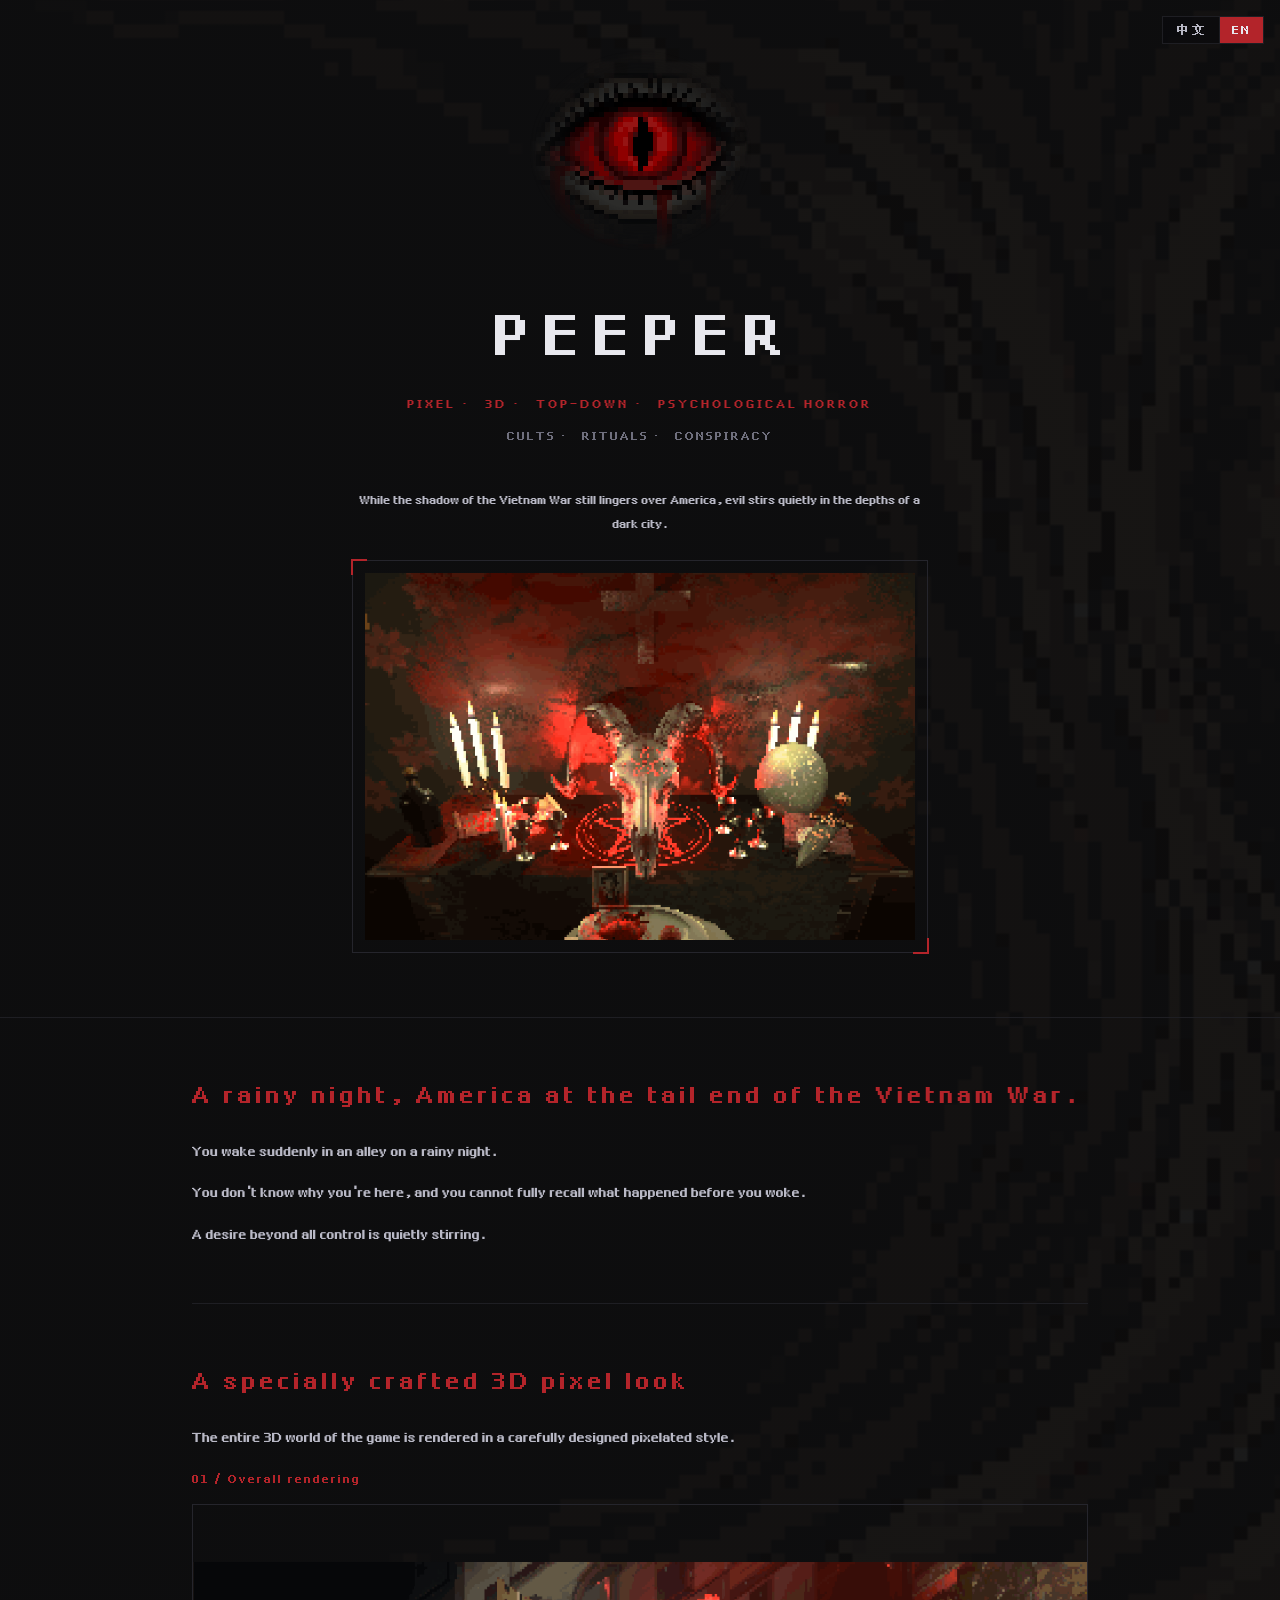
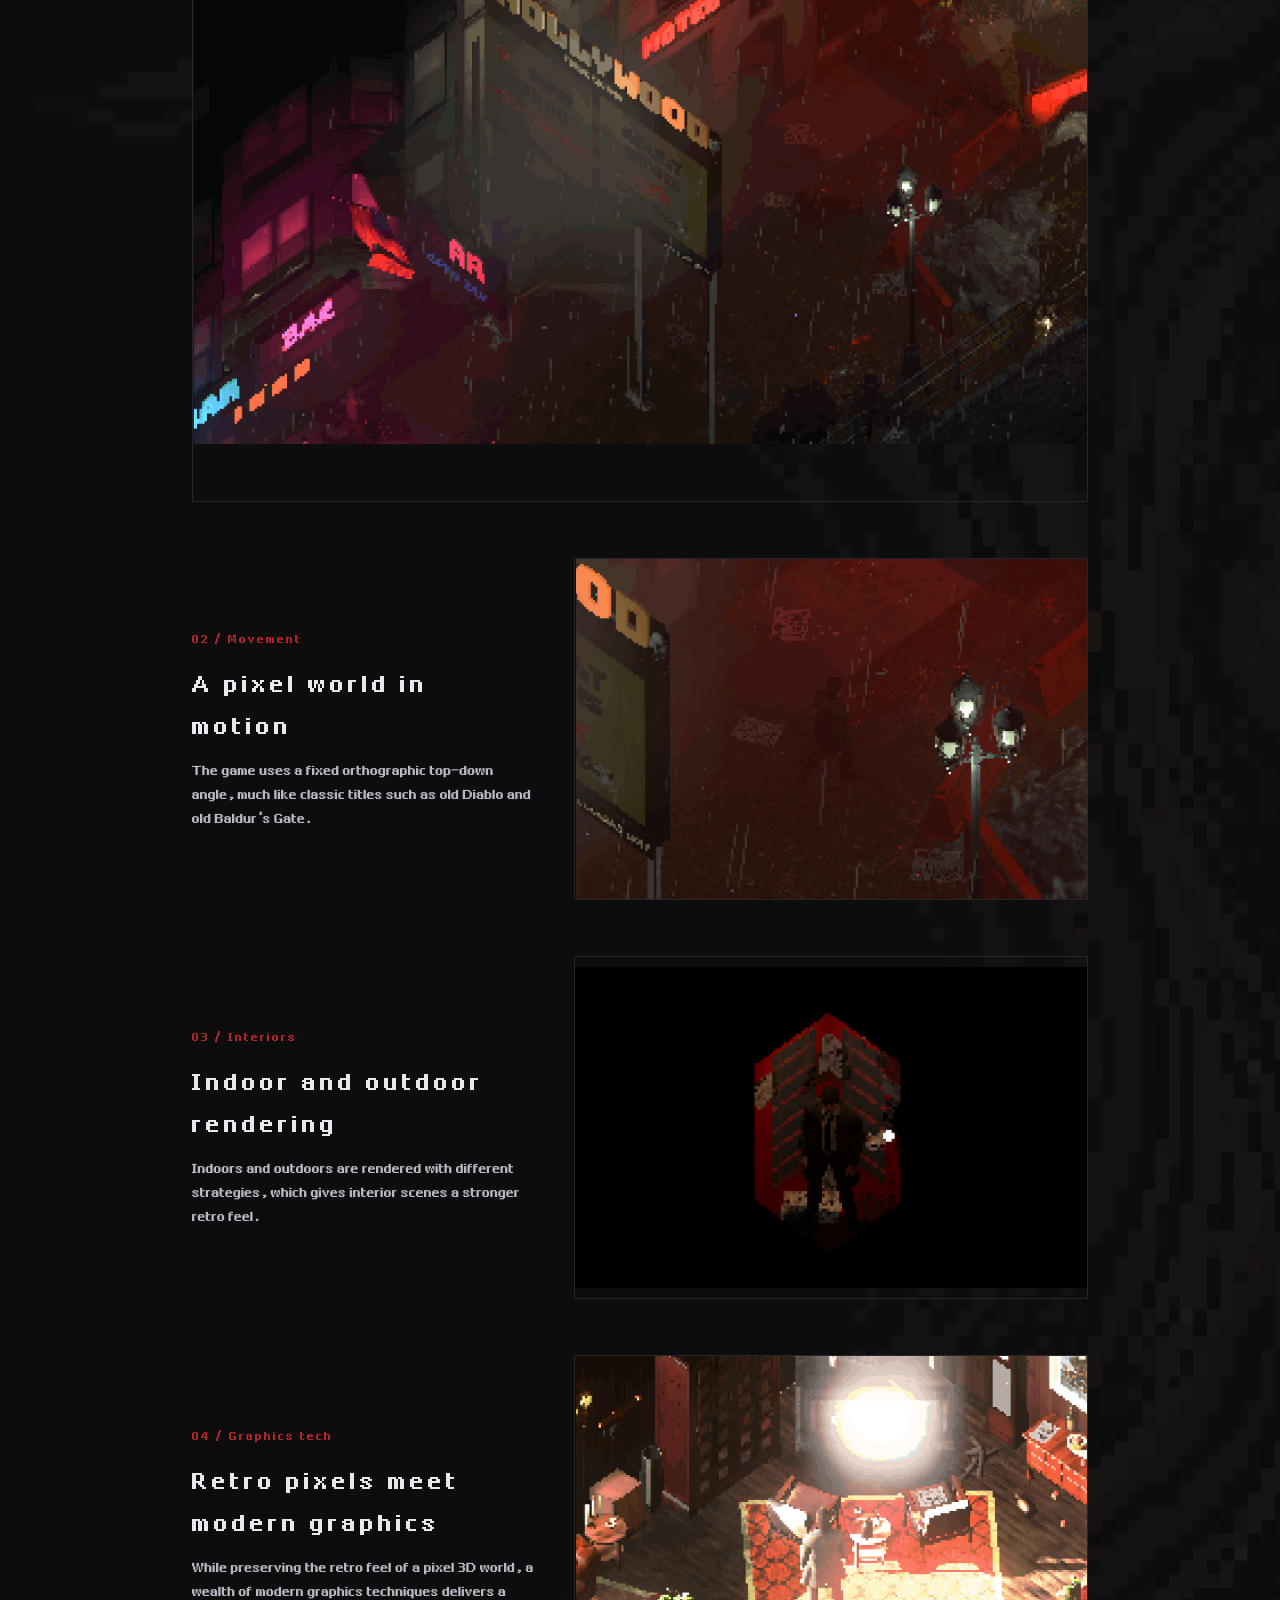
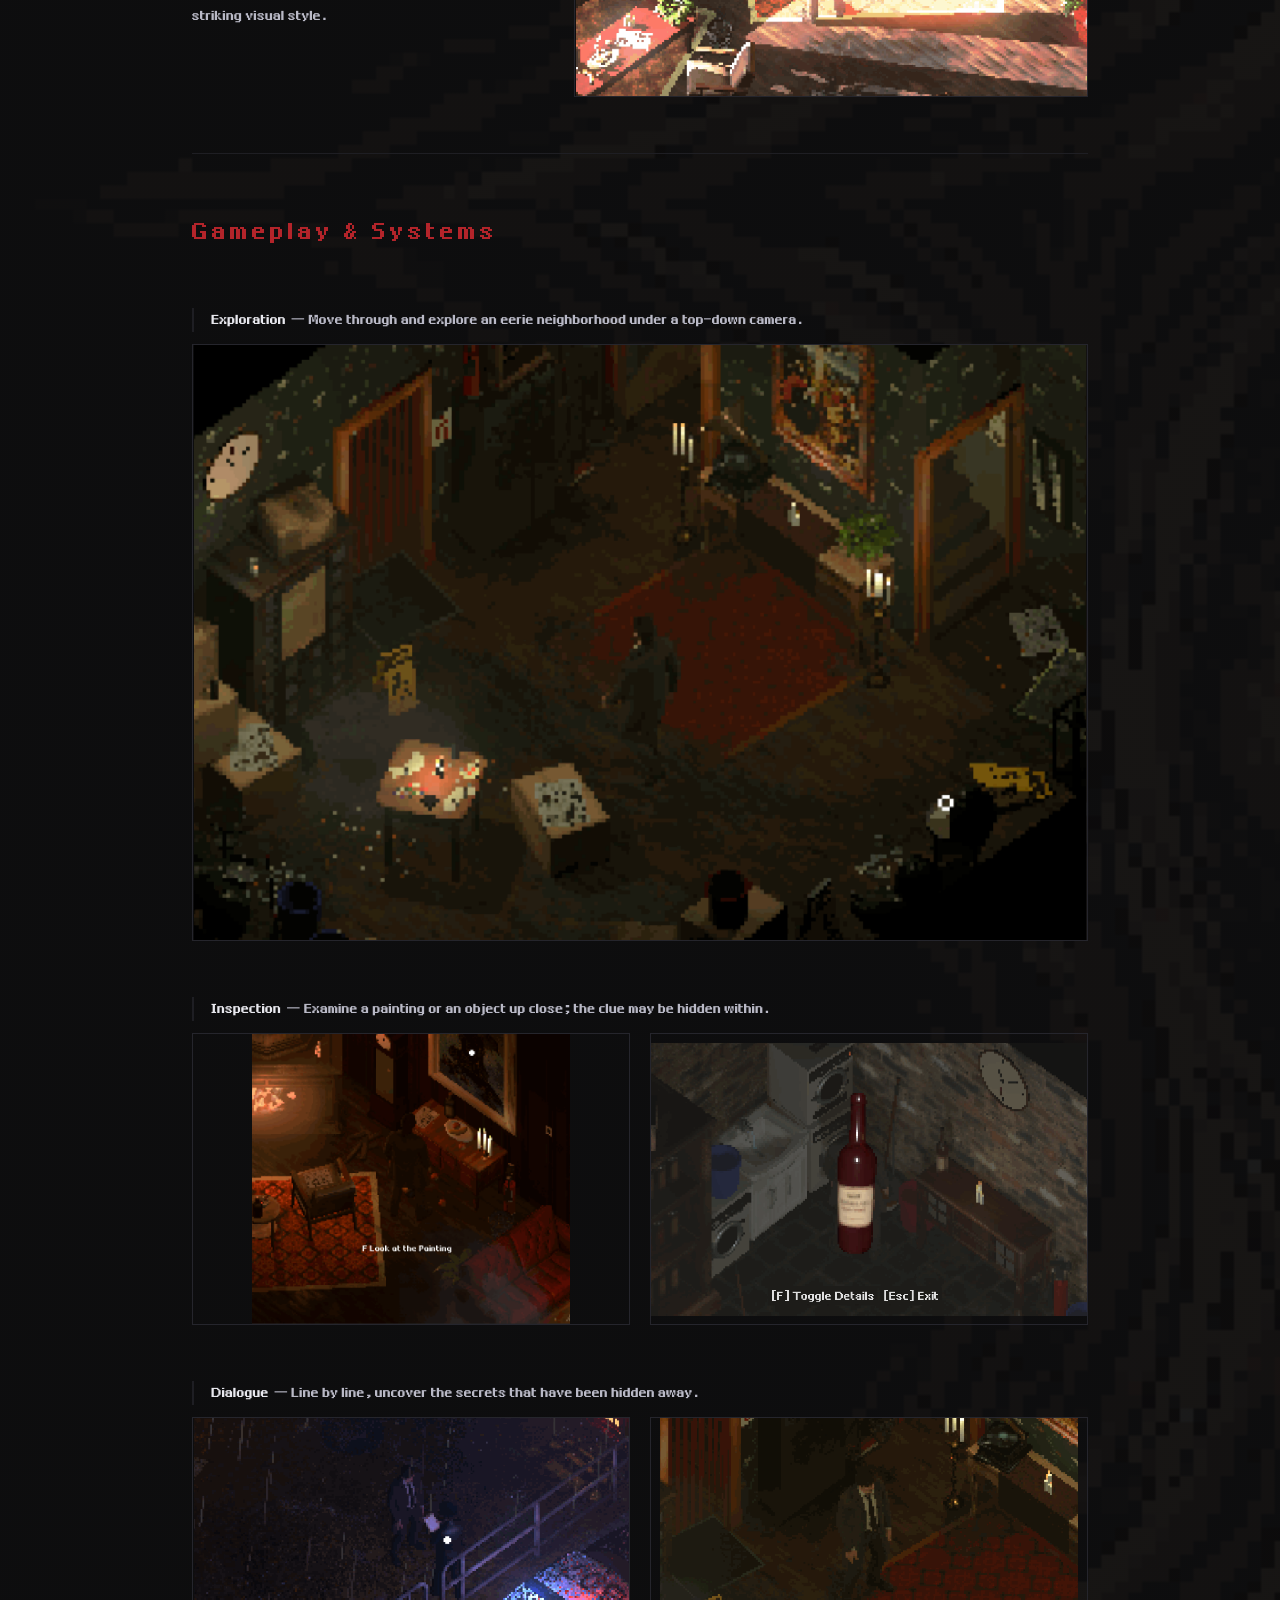
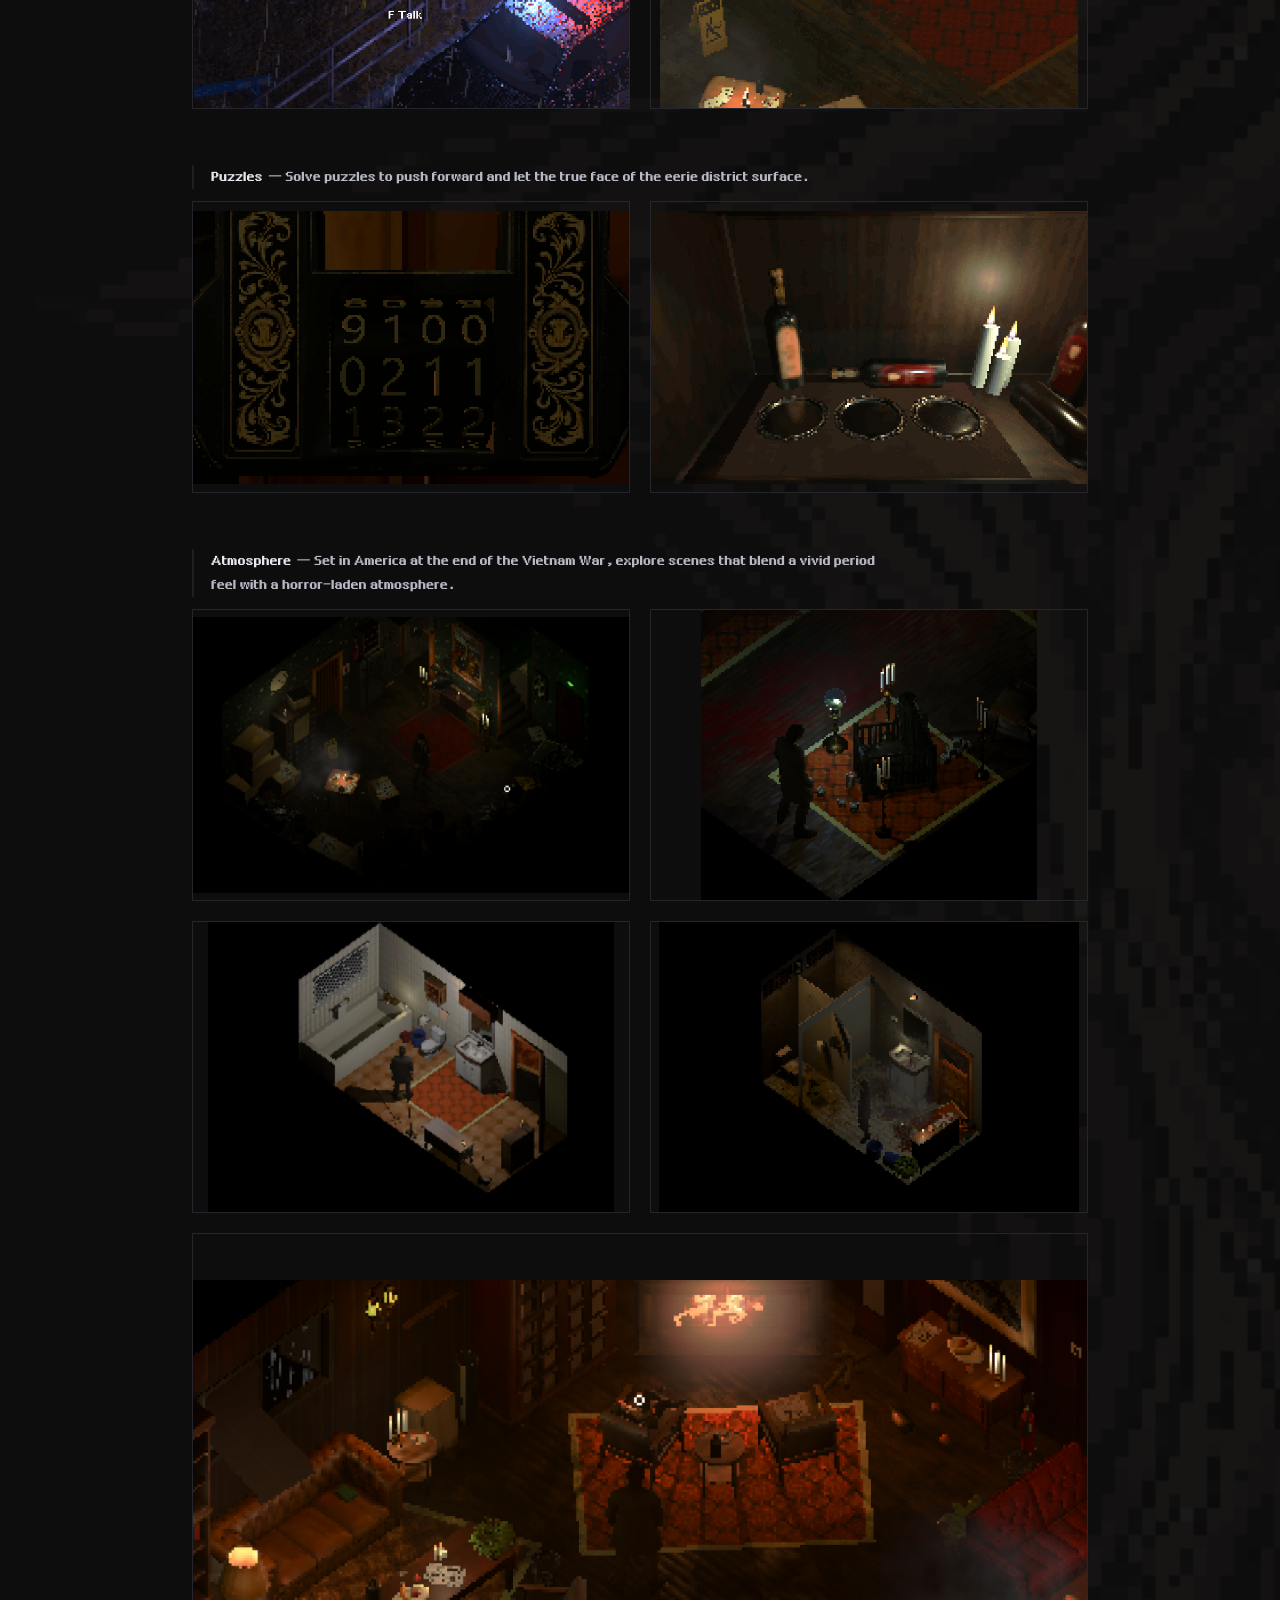
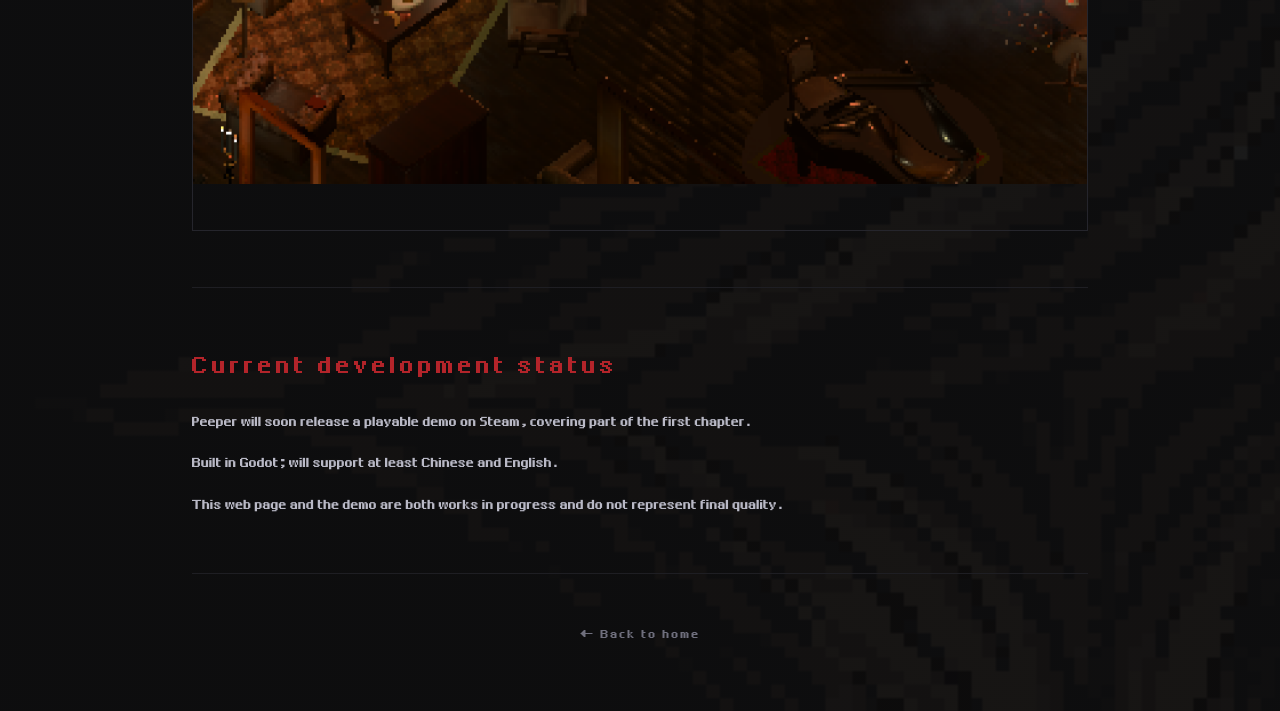
==== commit 43520f3d: "refactor(site): 站点拆分为中英双语独立页并重组资源目录 - 首页与 Peeper 页各拆成 index-cn.html / index-en.html 两份完全独立的文件，index." ====
--- a/Peeper/index.html
+++ b/Peeper/index.html
@@ -1,738 +1,28 @@
 <!DOCTYPE html>
-<html lang="zh-CN">
+<html lang="en">
 <head>
-    <meta charset="utf-8">
-    <meta name="viewport" content="width=device-width, initial-scale=1">
-    <title>Peeper — 像素 3D 心理恐怖游戏</title>
-    <meta name="description" content="Peeper 是一款像素 3D 心理恐怖游戏：越战尾声的美国，一名失忆的男人在宵禁的城市里，被一场无法解除的饥渴引向一间酒吧。">
-    <link rel="preload" href="fonts/Uranus_Pixel_11Px.woff2" as="font" type="font/woff2" crossorigin>
-    <link rel="icon" type="image/png" sizes="32x32" href="favicon-32.png">
-    <link rel="icon" type="image/png" sizes="64x64" href="favicon-64.png">
-    <link rel="apple-touch-icon" href="apple-touch-icon.png">
-    <style>
-           /* Uranus Pixel 11Px —— Peeper 游戏本体的 UI 字体，取自游戏工程
-              Assets/fonts/Uranus_Pixel_11Px/，这里是原样副本，没有改动字形。
-
-              排这个字体前先量过：名字里的 11Px 指的是 ascent（实测 11.20），
-              而 em 画在 14 像素的网格上（1024 单位/em，网格步长 1024/14）。
-              所以字号取 14 的整数倍时，每个设计像素才正好等于整数个屏幕
-              像素，笔画是锐的；取别的值（比如原来的 16px）会被拉伸成
-              1.14 倍，中文笔画就糊了。
-
-              顺带一提，游戏里 default_font_size = 22 是 2 × 11，按 em 算
-              是 1.57 × 14，其实没对齐 —— 只是 Godot 的 antialiasing=0 会
-              在任意字号强制输出硬边像素，所以看不出来。网页没有这个开关，
-              只能靠字号对齐。 */
-           @font-face {
-               font-family: "Uranus Pixel 11Px";
-               src: url("fonts/Uranus_Pixel_11Px.woff2") format("woff2"),
-                    url("fonts/Uranus_Pixel_11Px.ttf") format("truetype");
-               font-weight: 400;
-               font-style: normal;
-               font-display: swap;
-           }
-
-           :root {
-               color-scheme: dark;
-               --bg: #0b0b0d;
-               --fg: #e8e8ee;
-               --body: #b9b9c6;
-               --line: #1e1e23;
-               --blood: #b3242a;
-           }
-
-           * {
-               box-sizing: border-box;
-           }
-
-           body {
-               margin: 0;
-               /* 页面底纹：assets/img/bg.png 是一张很暗的像素纹理（灰阶 16~50，右侧和
-                  下方是血管状条纹）。不留 fixed，背景就跟着内容一起滚 —— 滚轮往下
-                  走是"展开"这张图的不同部分，而不是纹丝不动地钉在视口上。
-
-                  尺寸用 100% auto + repeat-y：宽度铺满、比例不失真，纵向不够就
-                  接着铺。这张图 473×648（比例 1:1.37），在 1240 宽下每屏 1698px
-                  左右，整页 6500px 会看到约 4 轮。想让它一张就盖满整页、不重复，
-                  素材大概要 1000×6500 这种比例。
-
-                  上面压的同色半透明层是必须的：素材比页面底色亮十几级，满强度
-                  铺上去右半边会变成一大团黑块。要更重/更轻改这个 alpha。 */
-               background:
-                   linear-gradient(rgba(11, 11, 13, 0.55), rgba(11, 11, 13, 0.55)),
-                   var(--bg) url("../assets/img/bg.png") center top / 100% auto repeat-y;
-               color: var(--fg);
-               font-family: "Uranus Pixel 11Px", system-ui, -apple-system, "Segoe UI", "Microsoft YaHei", sans-serif;
-               font-size: 14px;      /* 1 × 14 */
-               line-height: 25px;    /* 行高取整数，基线才不会落在半像素上 */
-               /* 像素字体三件套：字距调整、连字、字形合成都会把字形挪到
-                  非整数位置或把轮廓拉宽，边缘就糊了，必须关掉。
-                  本字体只有 regular 一个字重，font-synthesis:none 会让
-                  h1/h2/strong 不再触发浏览器合成粗体，改由颜色区分层级。 */
-               font-kerning: none;
-               font-variant-ligatures: none;
-               font-synthesis: none;
-               text-rendering: geometricPrecision;
-               -webkit-font-smoothing: none;
-           }
-
-           /* ---------- 首屏 ---------- */
-
-        .hero {
-            padding: 2rem 1.5rem 4rem;
-            text-align: center;
-            border-bottom: 1px solid var(--line);
+<meta charset="utf-8">
+<meta name="viewport" content="width=device-width, initial-scale=1">
+<title>Peeper</title>
+<meta name="robots" content="noindex">
+<meta http-equiv="refresh" content="1; url=index-en.html">
+<script>
+    /* 语言入口：上次手动选过的优先；否则按浏览器语言，zh 开头进中文版，其余进英文版。
+       拆分页顶部的 EN/中文 按钮会把选择写进 localStorage("trocar-lang")，这里读它。 */
+    (function () {
+        var l = '';
+        try { l = localStorage.getItem('trocar-lang') || ''; } catch (e) { }
+        if (l !== 'cn' && l !== 'en') {
+            var b = (navigator.languages && navigator.languages[0]) || navigator.language || '';
+            l = /^zh/i.test(b) ? 'cn' : 'en';
         }
-
-           /* 眼睛拆成两层：底图（瞳孔已抹掉）+ 瞳孔层。两张图同为 237×237、
-        共用同一像素网格，所以静止时严丝合缝，整层平移就是眼珠转动。
-        素材由 eye.png 生成，换图时重新拆一次即可。 */
-           .eye {
-               position: relative;
-               width: 237px;
-               max-width: 55vw;
-               margin: 0 auto;
-               filter: drop-shadow(0 0 48px rgba(179, 36, 42, 0.45));
-               /* 图标是不透明方图，而且整张都是画（深色纹理一直铺到四边，没有
-                  可抠的"背景"），只能靠遮罩把方边化开。要点是羽化必须在画框
-                  **内侧**就归零：方形的"边"来自残留 alpha 到边界突然中断，而不是
-                  残留本身。原来 34%→90% 走到边界还剩两成 alpha，实测外圈偏差
-                  均值 1.9 级、峰值 9.8 级，方底就看得出来；改成 46%→78% 后为 0。
-                  注：死区是按比例缩的，这个尺寸（237px）下是 7px；缩到图标那种
-                  几十像素就得再收紧，见 tools/eye-favicon.py。 */
-               -webkit-mask-image: radial-gradient(ellipse 60% 54% at 50% 50%, #000 46%, rgba(0, 0, 0, 0.35) 64%, transparent 78%);
-               mask-image: radial-gradient(ellipse 60% 54% at 50% 50%, #000 46%, rgba(0, 0, 0, 0.35) 64%, transparent 78%);
-           }
-
-               .eye img {
-                   display: block;
-                   width: 100%;
-                   height: auto;
-                   image-rendering: pixelated;
-               }
-
-           /* 位移取整，避免小数像素在 pixelated 下产生抖动或糊边 */
-           .eye-pupil {
-               position: absolute;
-               top: 0;
-               left: 0;
-               will-change: transform;
-           }
-
-           /* 字号必须落在 14 的整数倍上，而 clamp() 在中间档会产生非整数倍
-              的值，所以改成断点逐档切换。letter-spacing 同理 —— 它决定每个
-              字形的水平起点，取「该档缩放倍数」（字号 ÷ 14）的整数倍才能让
-              每个字都保持锐利；这里统一取 2~3 个设计像素。
-
-              text-indent 抵消掉末尾那个字距，让整行视觉居中。 */
-           h1 {
-               margin: 1.75rem 0 0;
-               font-size: 42px;         /* 3 × 14 */
-               font-weight: 700;
-               line-height: 45px;       /* 15 × 3 */
-               letter-spacing: 6px;     /* 2 设计像素 */
-               text-indent: 6px;
-           }
-
-           @media (min-width: 480px) {
-               h1 {
-                   font-size: 56px;     /* 4 × 14 */
-                   line-height: 60px;   /* 15 × 4 */
-                   letter-spacing: 12px;    /* 3 设计像素 */
-                   text-indent: 12px;
-               }
-           }
-
-           @media (min-width: 640px) {
-               h1 {
-                   font-size: 70px;     /* 5 × 14 */
-                   line-height: 75px;   /* 15 × 5 */
-                   letter-spacing: 15px;    /* 3 设计像素 */
-                   text-indent: 15px;
-               }
-           }
-
-           .tagline {
-               margin: 1.25rem 0 0;
-               color: var(--blood);
-               font-size: 14px;         /* 1 × 14 */
-               letter-spacing: 3px;
-           }
-
-           .themes {
-               margin: 0.5rem 0 0;
-               color: #6f6f7d;
-               font-size: 14px;         /* 1 × 14 */
-               letter-spacing: 2px;
-           }
-
-           .lede {
-               max-width: 36rem;
-               margin: 2.5rem auto 0;
-               color: var(--body);
-               font-size: 14px;         /* 1 × 14 */
-           }
-
-           /* ---------- 正文 ---------- */
-
-           /* 整页一条左轴：main 直接就是媒体栏宽度（56rem 内容 + 左右各 1.5rem 内边距），
-              h2、正文、图组、标签行全部从同一条左边缘起排 —— 原来正文是 44rem 居中、
-              媒体栏是往外扩的，两条左轴差 120px，标题看着像缩进了一截。
-              正文再用 max-width 收回 44rem 的阅读宽：左对齐而不是居中，所以左轴不散。 */
-           main {
-               max-width: 59rem;
-               margin: 0 auto;
-               padding: 0 1.5rem;
-           }
-
-               main > section > p,
-               main > section > .feature > p {
-                   max-width: 44rem;    /* 阅读宽，别跟着媒体栏一起变长 */
-               }
-
-           section {
-               padding: 3.5rem 0;
-               border-bottom: 1px solid var(--line);
-           }
-
-           h2 {
-               margin: 0 0 1.5rem;
-               color: var(--blood);
-               font-size: 28px;         /* 2 × 14 */
-               font-weight: 600;
-               line-height: 42px;       /* 21 × 2 */
-               letter-spacing: 4px;     /* 2 设计像素 */
-           }
-
-           p {
-               margin: 0 0 1.1rem;
-               color: var(--body);
-               /* 16px 不在 14px 网格上（网格上的下一档是 28px），笔画宽度会
-                  差一两像素；行高从 25px 收到 24px，比原来紧一点。 */
-               font-size: 16px;
-               line-height: 24px;
-           }
-
-               p:last-child {
-                   margin-bottom: 0;
-               }
-
-           strong {
-               color: var(--fg);
-           }
-
-           /* 正文里那个裸 cite 不在 .card 里，匹配不到下面那条 .card cite
-              规则，会落到浏览器的默认斜体。本字体只有 regular 一个字重，
-              合成的斜体是把字形切变出来的，像素网格就毁了；设计稿本来也
-              用正体（见 .card cite 里的 font-style: normal），这里补一条
-              基础规则兜住。 */
-           cite {
-               font-style: normal;
-           }
-
-           .quote-line {
-               margin: 1.5rem 0;
-               padding-left: 1.1rem;
-               border-left: 2px solid var(--blood);
-               color: #d6d6e2;
-           }
-
-           ul {
-               margin: 0;
-               padding: 0;
-               list-style: none;
-           }
-
-           li {
-               margin-bottom: 1.1rem;
-               padding-left: 1.1rem;
-               color: var(--body);
-               border-left: 2px solid var(--line);
-           }
-
-               li:last-child {
-                   margin-bottom: 0;
-               }
-
-               li b {
-                   color: var(--fg);
-                   font-weight: 600;
-               }
-
-           /* ---------- 图文版式 ---------- */
-
-           /* 图、图组、特性行都占满 main 的整宽（= 媒体栏 56rem），与 h2、正文
-              共用同一条左轴，不再往外扩。 */
-           figure.media {
-               /* 必须写全 margin 简写：浏览器默认 figure 有 1em / 40px 外边距，
-                  只写 margin-block 的话左右那 40px 会留着，通栏图会被挤成 816
-                  宽并整体右移 40px。 */
-               margin: 0.75rem 0 3rem;
-           }
-
-               figure.media figcaption,
-               .step-label {
-                   margin: 0 0 0.75rem;
-                   color: var(--blood);
-                   font-size: 14px;         /* 1 × 14 */
-                   letter-spacing: 2px;
-               }
-
-               .media img,
-               .step-media img {
-                   display: block;
-                   width: 100%;
-                   height: auto;
-                   /* 特性行右边那张也框进 3:2，跟图组同一套尺寸规范（素材原始比例
-                      1.5~1.6 都接近 3:2，留边只有几个像素）。 */
-                   aspect-ratio: 3 / 2;
-                   object-fit: contain;
-                   /* 留边不给底色：页面有底纹了，涂一层纯色反而会露出一块比
-                      底纹略暗的方块。透明就地让底纹透上来。 */
-                   background: transparent;
-                   /* 页面大半是黑底截图，暗部会和背景粘成一片；一条极细的描边把图
-                      的边界框出来。像素风格不加圆角。 */
-                   border: 1px solid #25252c;
-               }
-
-           /* 特性行：左边编号 / 标题 / 说明，右边动图，比例照设计稿的 40 : 60 */
-           .step {
-               display: grid;
-               grid-template-columns: 40fr 60fr;
-               gap: 2.5rem;
-               align-items: center;
-               margin-block: 3.5rem;
-           }
-
-               .step:last-child {
-                   margin-block-end: 0;
-               }
-
-           figure.step-media {
-               margin: 0;               /* figure 默认带 1em / 40px 外边距 */
-           }
-
-           .step-title {
-               margin: 0;
-               color: var(--fg);
-               font-size: 28px;         /* 2 × 14 */
-               font-weight: 600;
-               line-height: 42px;       /* 21 × 2 */
-               letter-spacing: 4px;     /* 2 设计像素 */
-           }
-
-           .step-desc {
-               margin: 0.75rem 0 0;
-               color: var(--body);
-           }
-
-           /* 一个玩法条目：标签行 + 它的图组 */
-           .feature {
-               margin-block: 3.5rem;
-           }
-
-               .feature:last-child {
-                   margin-block-end: 0;
-               }
-
-           /* 条目标签行，沿用原来 li 的左侧竖线；左边缘与它的图组对齐 */
-           .lead {
-               margin-block: 0 0.75rem;
-               padding-left: 1.1rem;
-               color: var(--body);
-               border-left: 2px solid var(--line);
-           }
-
-               .lead b {
-                   color: var(--fg);
-                   font-weight: 600;
-               }
-
-           /* 图组：两列，一格宽 = (896 - 1.25rem) / 2，span-2 的图正好两格宽，
-              所以横向上跟上一行严丝合缝。
-
-              格子统一按 3:2 框住：素材原始比例从 1.09（Interact_1）到 1.77
-              （env_show_5）不等，不统一就会一行高一行矮。这里没有去重编码 gif
-              —— 动图重编码会掉画质、帧延时也可能变 —— 而是用 aspect-ratio 定框、
-              object-fit: contain 让图居中留边，留边填页面底色所以看不出来。
-              换图不用改任何东西，比例自动适配。 */
-           .grid-2 {
-               display: grid;
-               grid-template-columns: 1fr 1fr;
-               gap: 1.25rem;
-           }
-
-               .grid-2 figure {
-                   margin: 0;
-               }
-
-               .grid-2 .span-2 {
-                   grid-column: span 2;
-               }
-
-               .grid-2 img {
-                   display: block;
-                   width: 100%;
-                   aspect-ratio: 3 / 2;
-                   object-fit: contain;
-                   background: transparent;
-                   border: 1px solid #25252c;
-               }
-
-           /* ---------- 开场引言 ---------- */
-
-           .card {
-               margin: 0;
-               padding: 4.5rem 1.5rem;
-               border-bottom: 1px solid var(--line);
-           }
-
-           .card-inner {
-               max-width: 44rem;
-               margin: 0 auto;
-               padding: 0 1.5rem;
-           }
-
-           .card p {
-               margin: 0 0 1.25rem;
-               color: #d6d6e2;
-           }
-        .hero-frame {
-            position: relative;
-            max-width: 36rem;
-            margin: 1.5rem auto 0;
-            padding: 0.75rem;
-            border: 1px solid #25252c;
-        }
-
-            .hero-frame::before,
-            .hero-frame::after {
-                content: "";
-                position: absolute;
-                width: 14px;
-                height: 14px;
-                border: 2px solid var(--blood);
-            }
-
-            .hero-frame::before {
-                top: -2px;
-                left: -2px;
-                border-right: none;
-                border-bottom: none;
-            }
-
-            .hero-frame::after {
-                right: -2px;
-                bottom: -2px;
-                border-left: none;
-                border-top: none;
-            }
-
-            .hero-frame img {
-                display: block;
-                width: 100%;
-                height: auto;
-            }
-        .card cite {
-            display: block;
-            color: #6f6f7d;
-            font-size: 14px;
-            font-style: normal;
-            letter-spacing: 2px;
-        }
-
-           /* ---------- 页脚 ---------- */
-
-           .site-footer {
-               padding: 3rem 1.5rem 4rem;
-               text-align: center;
-           }
-
-               .site-footer a {
-                   color: #6f6f7d;
-                   font-size: 14px;         /* 1 × 14 */
-                   letter-spacing: 2px;
-                   text-decoration: none;
-               }
-
-                   .site-footer a:hover {
-                       color: var(--blood);
-                   }
-
-           /* 窄屏：媒体栏跟着 main 一起缩（不再有单独的档位），752px 以下特性行
-              改上下叠、图组改单列。 */
-           @media (max-width: 47rem) {
-               .step {
-                   grid-template-columns: 1fr;
-                   gap: 1.25rem;
-                   align-items: start;
-               }
-
-               /* 窄屏两列会小到看不清像素，改单列 */
-               .grid-2 {
-                   grid-template-columns: 1fr;
-               }
-
-                   .grid-2 .span-2 {
-                       grid-column: auto;
-                   }
-           }
-
-           @media (max-width: 480px) {
-            .hero {
-                padding: 1.5rem 1.25rem 3rem;
-            }
-
-               /* 原来这里把 h1 字距收紧成 0.16em，现在由 h1 的基础规则
-                  （42px / 6px 字距）负责这一档，效果一致。 */
-
-               .card {
-                   padding: 3rem 0;
-               }
-           }
-    </style>
-    <script data-goatcounter="https://trocarworks.goatcounter.com/count"
-            async src="//gc.zgo.at/count.js"></script>
+        location.replace('index-' + l + '.html');
+    })();
+</script>
 </head>
 <body>
-
-    <header class="hero">
-        <div class="eye" role="img" aria-label="Peeper 的标志：一只流着血泪的像素红眼，瞳孔会跟着鼠标转">
-            <img src="eye-base.png" width="237" height="237" alt="">
-            <img class="eye-pupil" src="eye-pupil.png" width="237" height="237" alt="">
-        </div>
-        <h1>PEEPER</h1>
-        <p class="tagline">像素 · 3D · 俯视角 · 心理恐怖</p>
-        <p class="themes">邪教 · 祭祀 · 阴谋</p>
-        <p class="lede">就在越战的阴影尚未从美国褪去之时，阴暗的城市深处里，邪恶正悄然滋长。</p>
-        <figure class="hero-frame">
-            <img src="../assets/gif/altar_dark.gif" alt="雨夜小巷动图">
-        </figure>
-    </header>
-
-<main>
-
-    <section>
-        <h2>雨夜，越战末期的美国。</h2>
-        <p>你在雨夜的一条小巷里突然醒来。</p>
-        <p>你不知道自己为什么会出现在这里，也无法完整地回忆起，在醒来之前究竟发生了什么。</p>
-        <p>一种超出一切控制的欲望正在悄然悸动。</p>
-    </section>
-
-    <section>
-        <h2>特化的3D像素化效果</h2>
-        <p>游戏中的整个 3D 世界都以精心设计的像素化风格呈现。</p>
-
-        <figure class="media">
-            <figcaption class="step-label">01 / 总体渲染</figcaption>
-            <img src="../assets/gif/main_street.gif" width="1141" height="616"
-                 alt="雨夜街巷的像素 3D 场景，霓虹招牌与路面积水" loading="lazy">
-        </figure>
-
-        <div class="step">
-            <div class="step-text">
-                <p class="step-label">02 / 移动</p>
-                <h3 class="step-title">移动中的像素世界</h3>
-                <p class="step-desc">游戏采用固定正交斜俯视角，类似老《暗黑破坏神》、老《博德之门》等经典作品</p>
-            </div>
-            <figure class="step-media">
-                <img src="../assets/gif/move_street.gif" width="720" height="480"
-                     alt="角色在街巷中移动，像素随移动对齐网格" loading="lazy">
-            </figure>
-        </div>
-
-        <div class="step">
-            <div class="step-text">
-                <p class="step-label">03 / 室内</p>
-                <h3 class="step-title">室内外两种渲染</h3>
-                <p class="step-desc">室内外用不同策略渲染，使得室内的复古感更加强烈。</p>
-            </div>
-            <figure class="step-media">
-                <img src="../assets/gif/inside_building_1.gif" width="560" height="351"
-                     alt="室内场景，采用与室外不同的渲染策略" loading="lazy">
-            </figure>
-        </div>
-
-        <div class="step">
-            <div class="step-text">
-                <p class="step-label">04 / 图形技术</p>
-                <h3 class="step-title">复古像素与现代图形</h3>
-                <p class="step-desc">保留像素3D世界空间复古感的同时，使用大量现代图形技术呈现出极致的视觉风格。</p>
-            </div>
-            <figure class="step-media">
-                <img src="../assets/gif/tech_1.gif" width="720" height="480"
-                     alt="现代图形技术在像素画面中的表现" loading="lazy">
-            </figure>
-        </div>
-    </section>
-
-  <section>
-    <h2>玩法&系统</h2>
-    <div class="feature">
-        <p class="lead"><b>探索</b>—— 在俯视角摄像头下移动探索的诡异社区。</p>
-        <div class="media grid-2">
-            <figure class="span-2">
-                <img src="../assets/gif/Interact_3.gif" width="720" height="480"
-                     alt="俯视角下在社区里移动探索" loading="lazy">
-            </figure>
-        </div>
-    </div>
-
-    <div class="feature">
-        <p class="lead"><b>检视</b>—— 近距离观察一幅画或一个物品，也许线索就在其中。</p>
-        <div class="media grid-2">
-            <figure>
-                <img src="../assets/gif/Interact_1.gif" width="698" height="638"
-                     alt="近距离检视墙上的一幅画" loading="lazy">
-            </figure>
-            <figure>
-                <img src="../assets/gif/item_check.gif" width="699" height="438"
-                     alt="物品检视界面，画面下方带操作提示" loading="lazy">
-            </figure>
-        </div>
-    </div>
-
-    <div class="feature">
-        <p class="lead"><b>对话</b>—— 一句句对话，挖掘那些被隐藏起来的秘密。</p>
-        <div class="media grid-2">
-            <figure>
-                <img src="../assets/gif/talk_1.gif" width="720" height="480"
-                     alt="与角色对话的场景" loading="lazy">
-            </figure>
-            <figure>
-                <img src="../assets/gif/Interact_2.gif" width="699" height="486"
-                     alt="场景中的交互提示" loading="lazy">
-            </figure>
-        </div>
-    </div>
-
-    <div class="feature">
-        <p class="lead"><b>解谜</b>—— 通过解谜，逐步推进让诡异街区的真面目浮出水面。</p>
-        <div class="media grid-2">
-            <figure>
-                <img src="../assets/gif/puzzle_1.gif" width="699" height="438"
-                     alt="解谜：需要拨号的机关" loading="lazy">
-            </figure>
-            <figure>
-                <img src="../assets/gif/puzzle_2.gif" width="699" height="438"
-                     alt="解谜：桌上的酒瓶与蜡烛" loading="lazy">
-            </figure>
-        </div>
-    </div>
-
-    <div class="feature">
-        <p class="lead"><b>氛围</b>—— 以越战末期的美国为时代背景，探索兼具鲜明年代特征与恐怖诡异氛围的场景。</p>
-        <div class="media grid-2">
-            <figure>
-                <img src="../assets/img/env_show_1.png" width="907" height="574"
-                     alt="场景展示：雨夜中的街边房屋" loading="lazy">
-            </figure>
-            <figure>
-                <img src="../assets/img/env_show_2.png" width="591" height="511"
-                     alt="场景展示：室内房间的等距视角" loading="lazy">
-            </figure>
-            <figure>
-                <img src="../assets/img/env_show_3.png" width="826" height="590"
-                     alt="场景展示：另一处室内房间" loading="lazy">
-            </figure>
-            <figure>
-                <img src="../assets/img/env_show_4.png" width="650" height="449"
-                     alt="场景展示：室内陈设" loading="lazy">
-            </figure>
-            <figure class="span-2">
-                <img src="../assets/img/env_show_5.png" width="1084" height="611"
-                     alt="场景展示：整条街区" loading="lazy">
-            </figure>
-        </div>
-    </div>
-  </section>
-
-</main>
-
-<main>
-    <section>
-        <h2>当前开发状态</h2>
-        <p> Peeper即将在Steam推出一个可玩的 Demo，包含游戏第一章的部分流程。</p>
-        <p> Godot开发，至少支持中文与 English 双语。</p>
-        <p> 网页呈现和Demo均为开发中间产物不代表最终品质。</p>
-    </section>
-</main>
-
-<footer class="site-footer">
-  <a href="../">← 返回首页</a>
-</footer>
-
-<script>
-  /* 瞳孔跟随鼠标：算出指针相对眼眶中心的方向，归一化后映射到位移上限。
-     虹膜上下余量不对称（上 5px、下 14px），所以纵向限位分开设。 */
-  (function () {
-    var eye = document.querySelector('.eye');
-    var pupil = document.querySelector('.eye-pupil');
-    if (!eye || !pupil || !window.requestAnimationFrame) return;
-
-    var ART = 237;        // 素材原始宽度，用来把位移换算回原始像素
-    var MAX_X = 13;       // 水平最大位移（原始像素）
-    var MAX_UP = 4;
-    var MAX_DOWN = 7;
-    var REACH = 240;      // 指针离眼眶中心多远时到达最大位移
-    var EASE = 0.18;      // 缓动系数，越大越跟手
-
-    var reduce = window.matchMedia && window.matchMedia('(prefers-reduced-motion: reduce)').matches;
-    var tx = 0, ty = 0, mx = 0, my = 0;
-    var px = 0, py = 0, scale = 1, raf = 0, tracking = false;
-
-    function frame() {
-      raf = 0;
-      var k = reduce ? 1 : EASE;
-      tx += (mx - tx) * k;
-      ty += (my - ty) * k;
-      if (Math.abs(mx - tx) < 0.01 && Math.abs(my - ty) < 0.01) { tx = mx; ty = my; }
-      pupil.style.transform =
-        'translate(' + Math.round(tx * scale) + 'px,' + Math.round(ty * scale) + 'px)';
-      if (tx !== mx || ty !== my) raf = requestAnimationFrame(frame);
-    }
-
-    function kick() { if (!raf) raf = requestAnimationFrame(frame); }
-
-    function aim() {
-      if (!tracking) return;
-      var r = eye.getBoundingClientRect();
-      if (!r.width) return;
-      scale = r.width / ART;
-      var ax = (px - (r.left + r.width / 2)) / REACH;
-      var ay = (py - (r.top + r.height / 2)) / REACH;
-      ax = ax < -1 ? -1 : ax > 1 ? 1 : ax;
-      ay = ay < -1 ? -1 : ay > 1 ? 1 : ay;
-      mx = ax * MAX_X;
-      my = ay * (ay < 0 ? MAX_UP : MAX_DOWN);
-      kick();
-    }
-
-    function onMove(e) {
-      px = e.clientX;
-      py = e.clientY;
-      tracking = true;
-      aim();
-    }
-
-    function recenter() {
-      tracking = false;
-      mx = 0;
-      my = 0;
-      kick();
-    }
-
-    window.addEventListener('pointermove', onMove, { passive: true });
-    window.addEventListener('pointerdown', onMove, { passive: true });
-    window.addEventListener('pointerup', function (e) {
-      if (e.pointerType !== 'mouse') recenter();   // 触摸抬手后归位
-    }, { passive: true });
-    window.addEventListener('scroll', aim, { passive: true });
-    window.addEventListener('resize', aim);
-    document.addEventListener('mouseleave', recenter);
-    window.addEventListener('blur', recenter);
-  })();
-</script>
-
+    <noscript>
+        <a href="index-en.html">English</a> / <a href="index-cn.html">中文</a>
+    </noscript>
 </body>
 </html>
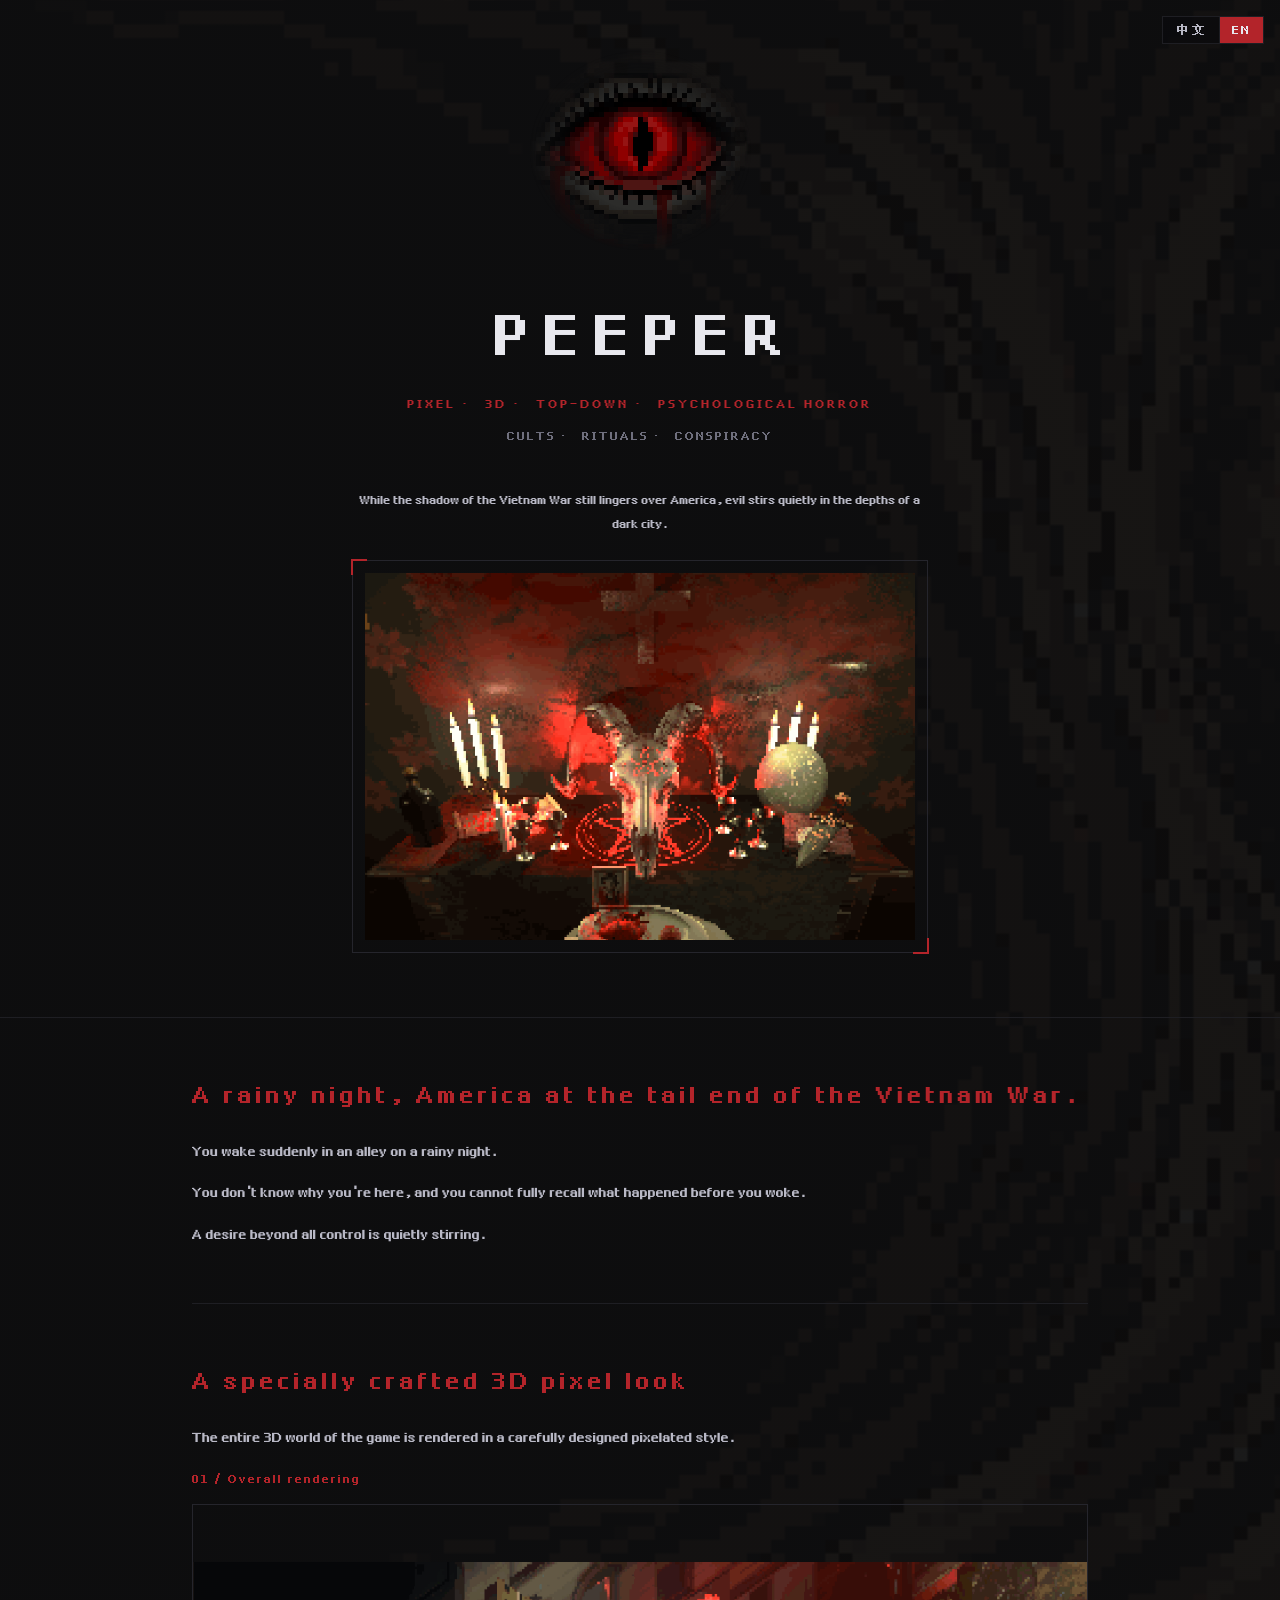
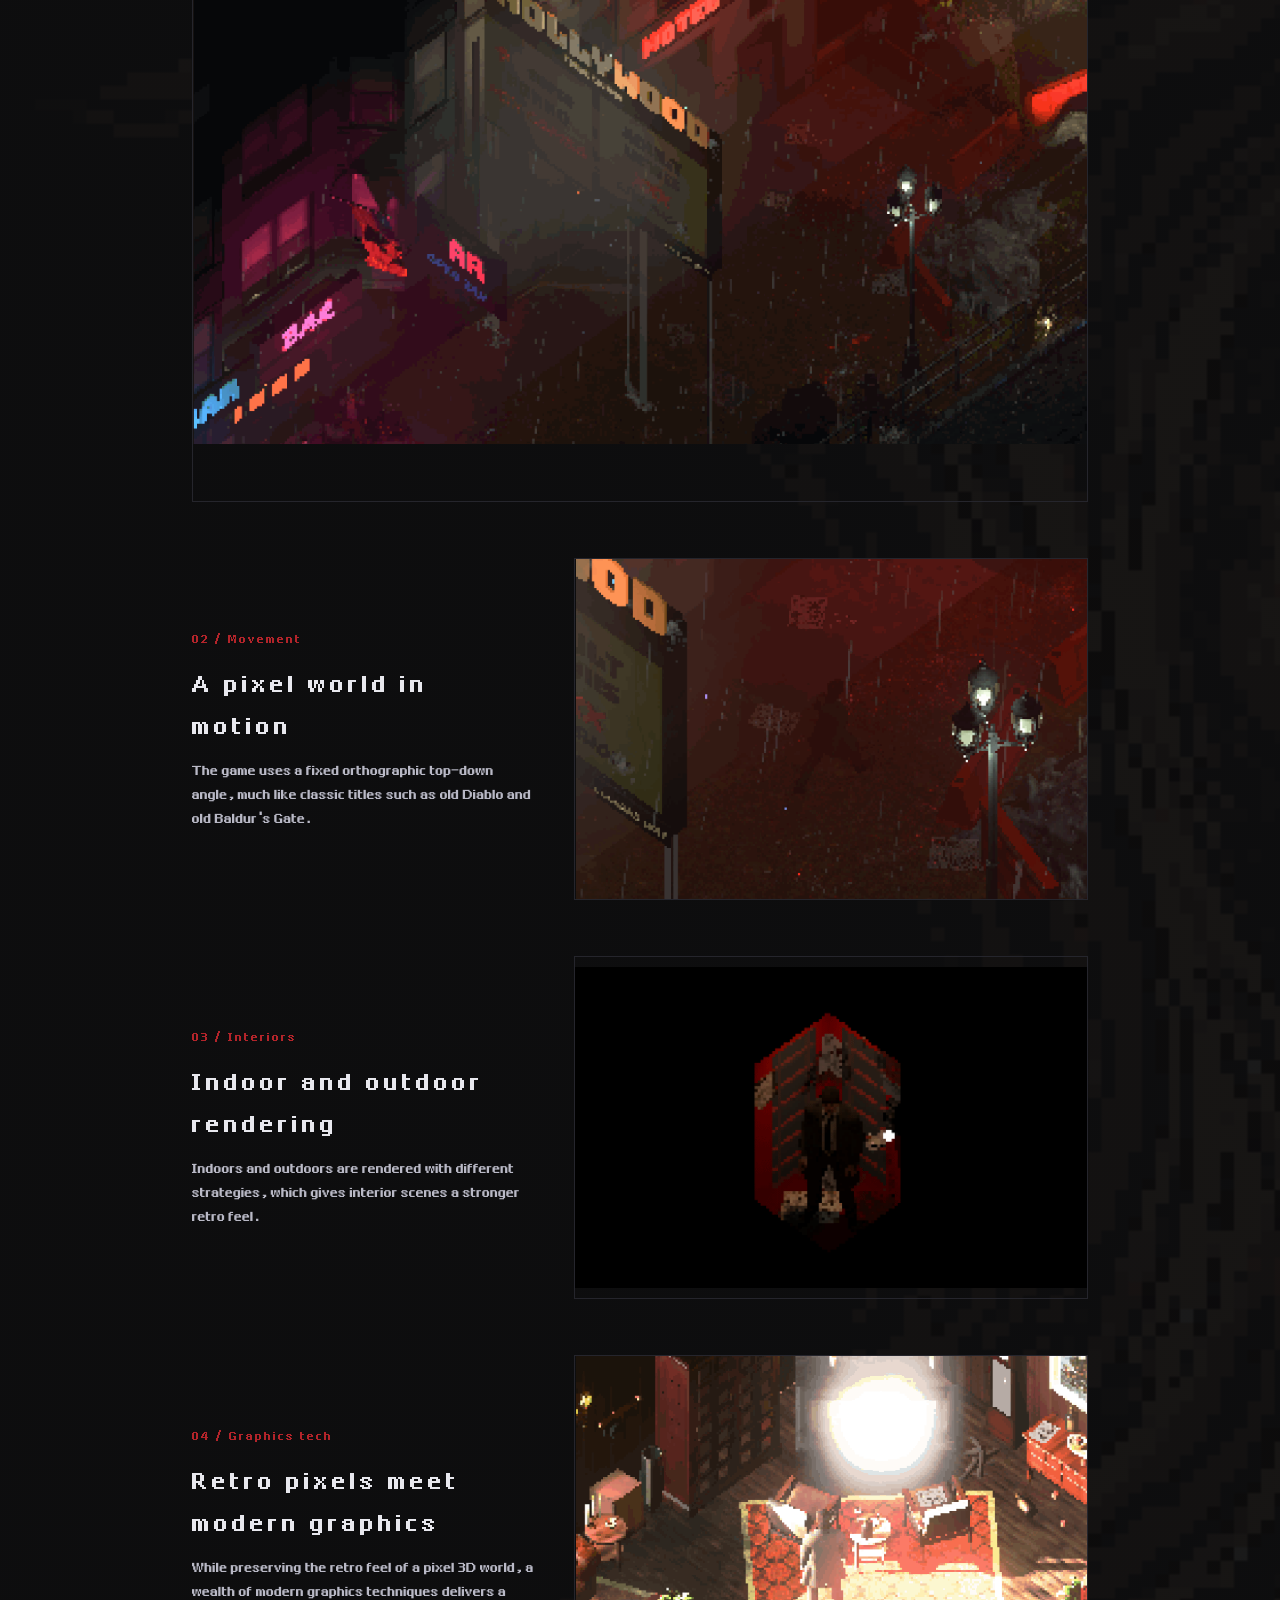
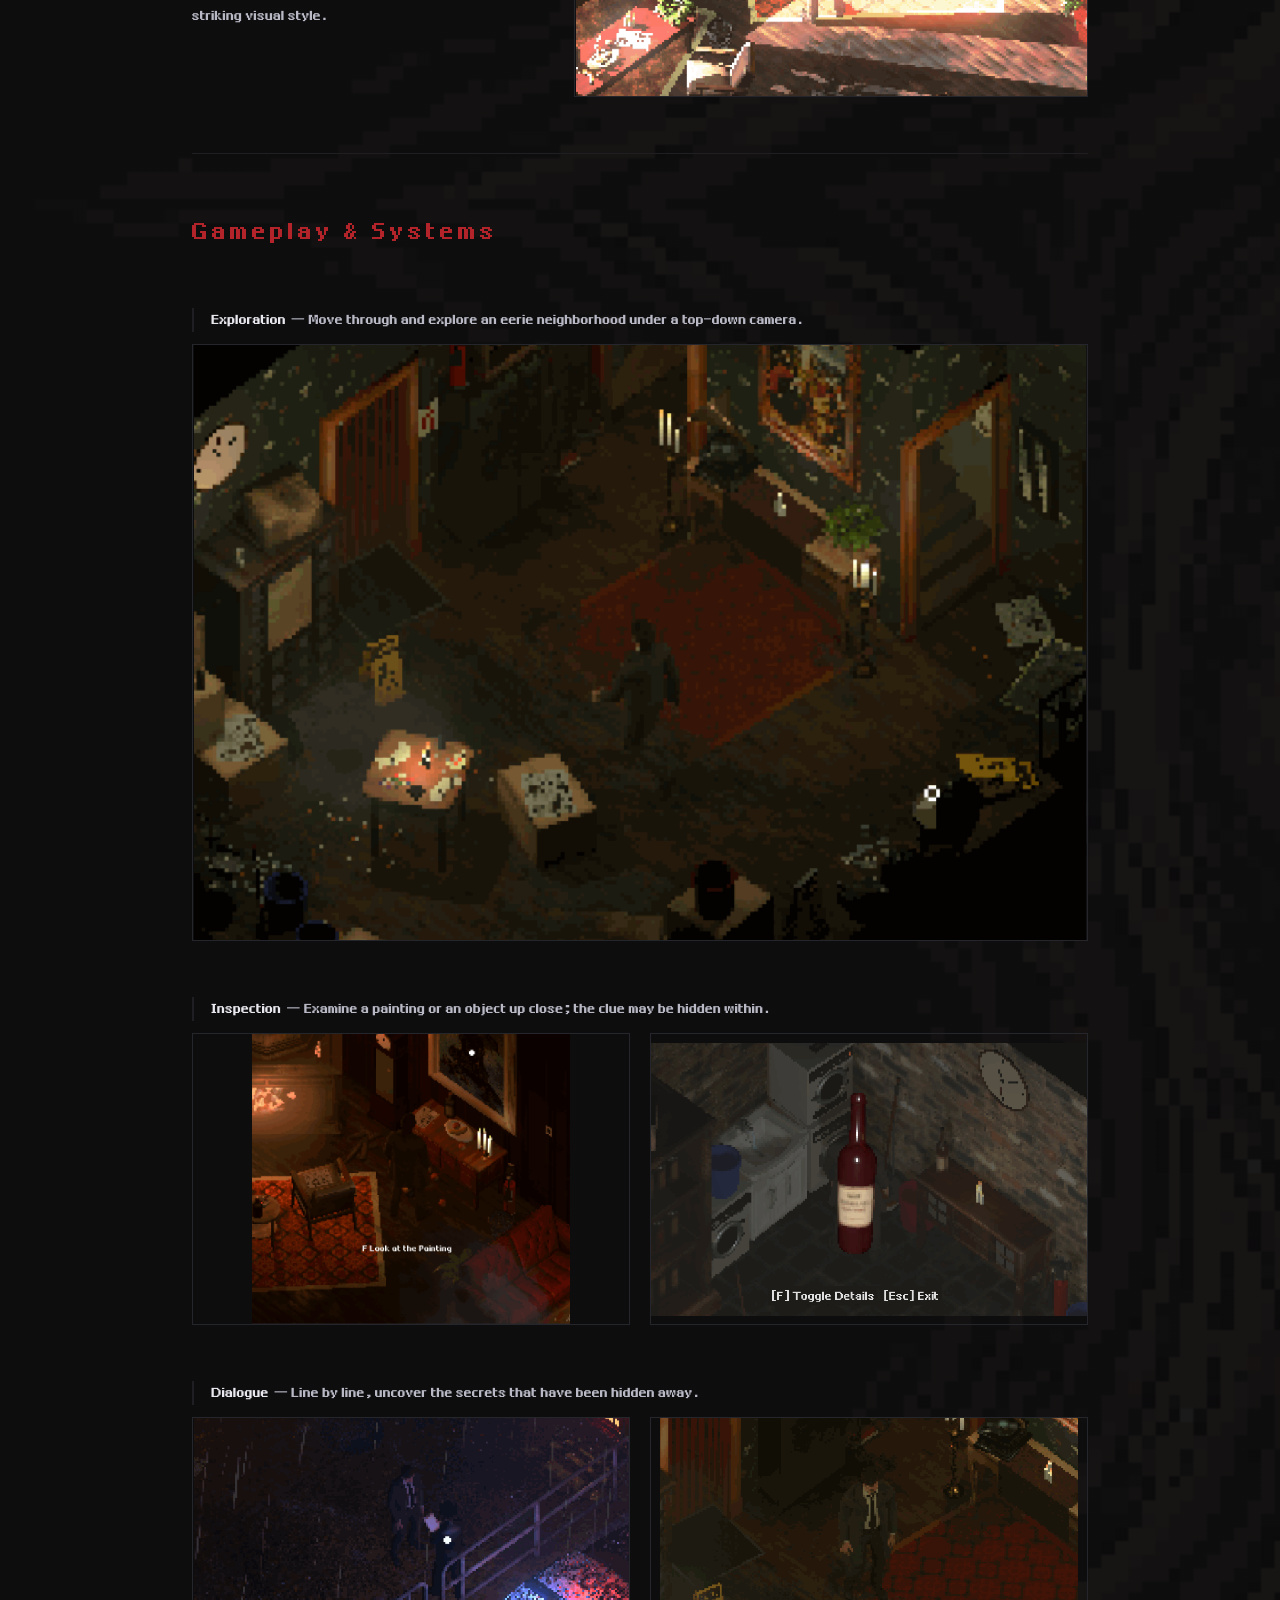
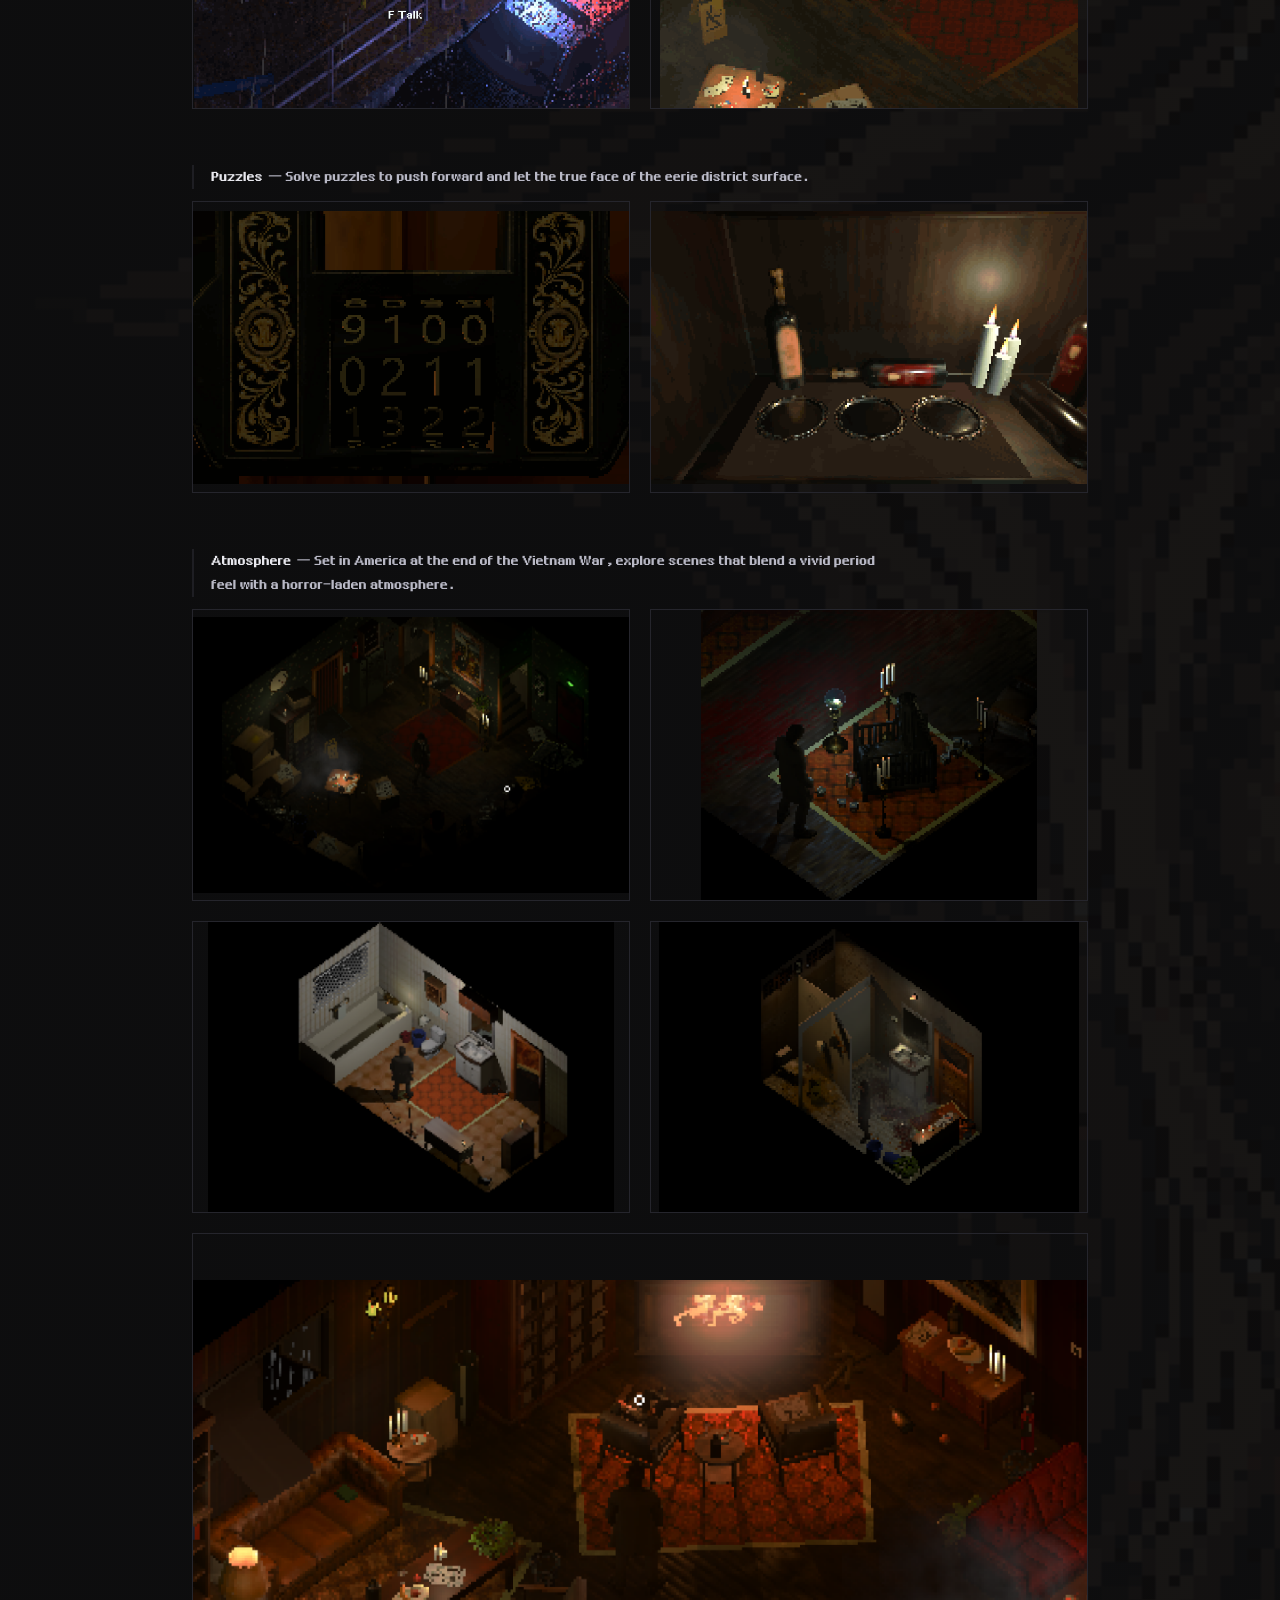
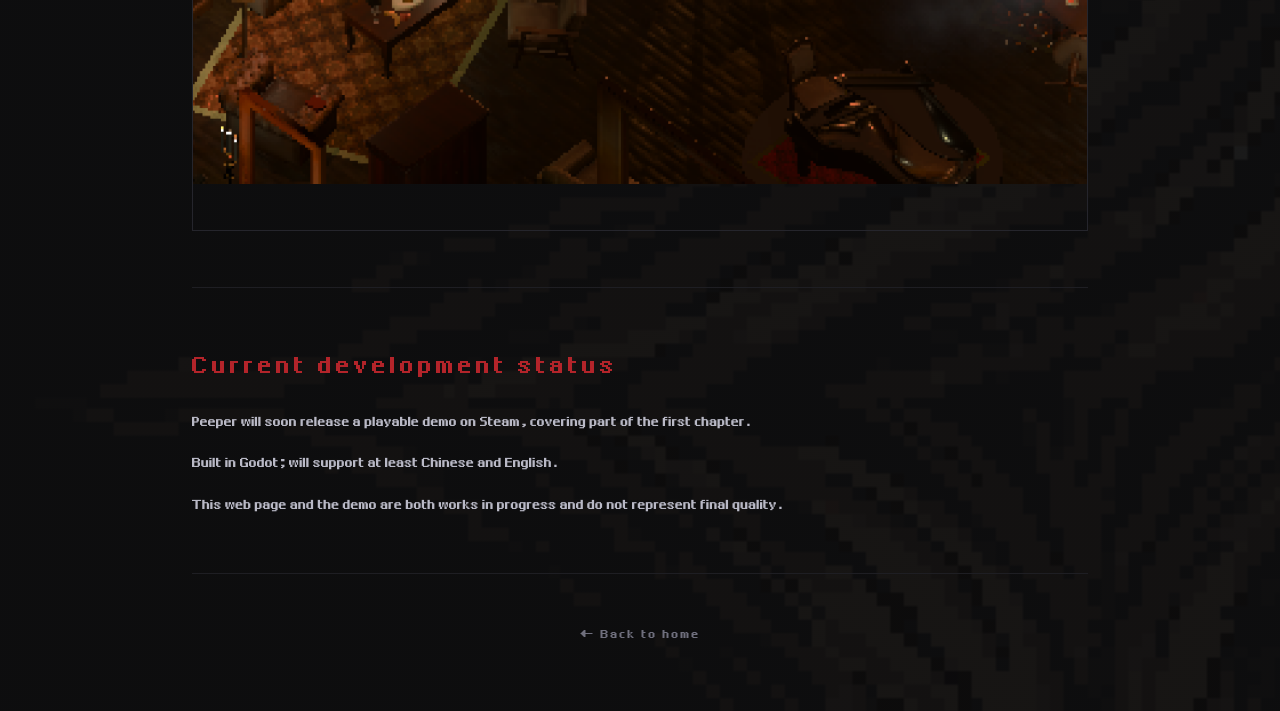
==== commit b02394f2: "refactor(site): 站点迁入语言目录，抽出共享 CSS/JS - 页面结构改为语言目录：/zh/、/en/ 各含首页与 peeper/ 子页；根 index.html 与   Peeper" ====
--- a/Peeper/index.html
+++ b/Peeper/index.html
@@ -5,24 +5,27 @@
 <meta name="viewport" content="width=device-width, initial-scale=1">
 <title>Peeper</title>
 <meta name="robots" content="noindex">
-<meta http-equiv="refresh" content="1; url=index-en.html">
+<meta http-equiv="refresh" content="1; url=/en/peeper/">
 <script>
-    /* 语言入口：上次手动选过的优先；否则按浏览器语言，zh 开头进中文版，其余进英文版。
-       拆分页顶部的 EN/中文 按钮会把选择写进 localStorage("trocar-lang")，这里读它。 */
+    /* 旧地址兼容壳：/Peeper/ 曾长期对外分发（大小写以旧链接为准，故目录保留
+   大写），内容已迁至 /zh/peeper/ 与 /en/peeper/，这里只做语言检测跳转。
+   语言入口：手动选过（localStorage "trocar-lang" = zh|en）优先；
+       否则看浏览器语言，zh 开头进 /zh/，其余进 /en/。禁用 JS 时由 meta refresh
+       落到英文页。各语言页右上角的切换链接会把选择写回这个键。 */
     (function () {
         var l = '';
         try { l = localStorage.getItem('trocar-lang') || ''; } catch (e) { }
-        if (l !== 'cn' && l !== 'en') {
+        if (l !== 'zh' && l !== 'en') {
             var b = (navigator.languages && navigator.languages[0]) || navigator.language || '';
-            l = /^zh/i.test(b) ? 'cn' : 'en';
+            l = /^zh/i.test(b) ? 'zh' : 'en';
         }
-        location.replace('index-' + l + '.html');
+        location.replace('/' + l + '/peeper/');
     })();
 </script>
 </head>
 <body>
-    <noscript>
-        <a href="index-en.html">English</a> / <a href="index-cn.html">中文</a>
-    </noscript>
+<noscript>
+    <a href="/en/peeper/">English</a> / <a href="/zh/peeper/">中文</a>
+</noscript>
 </body>
 </html>
